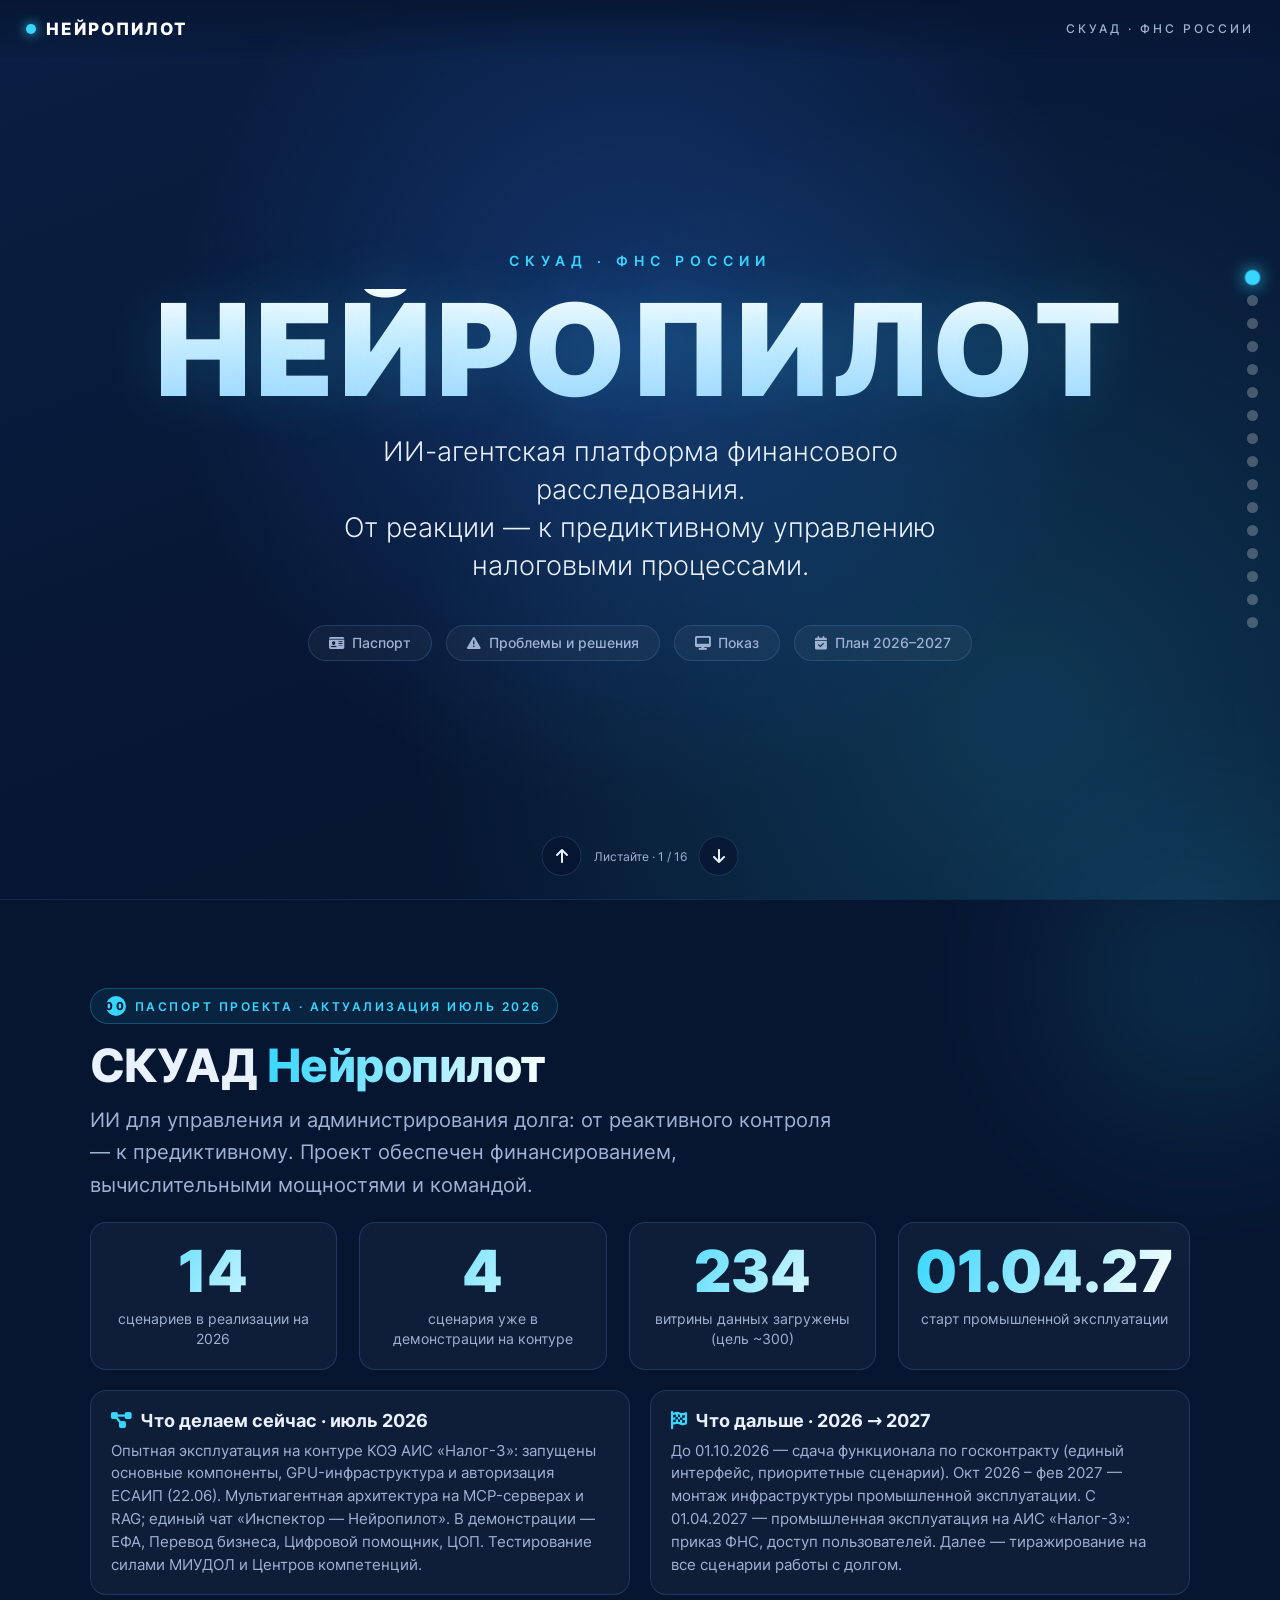
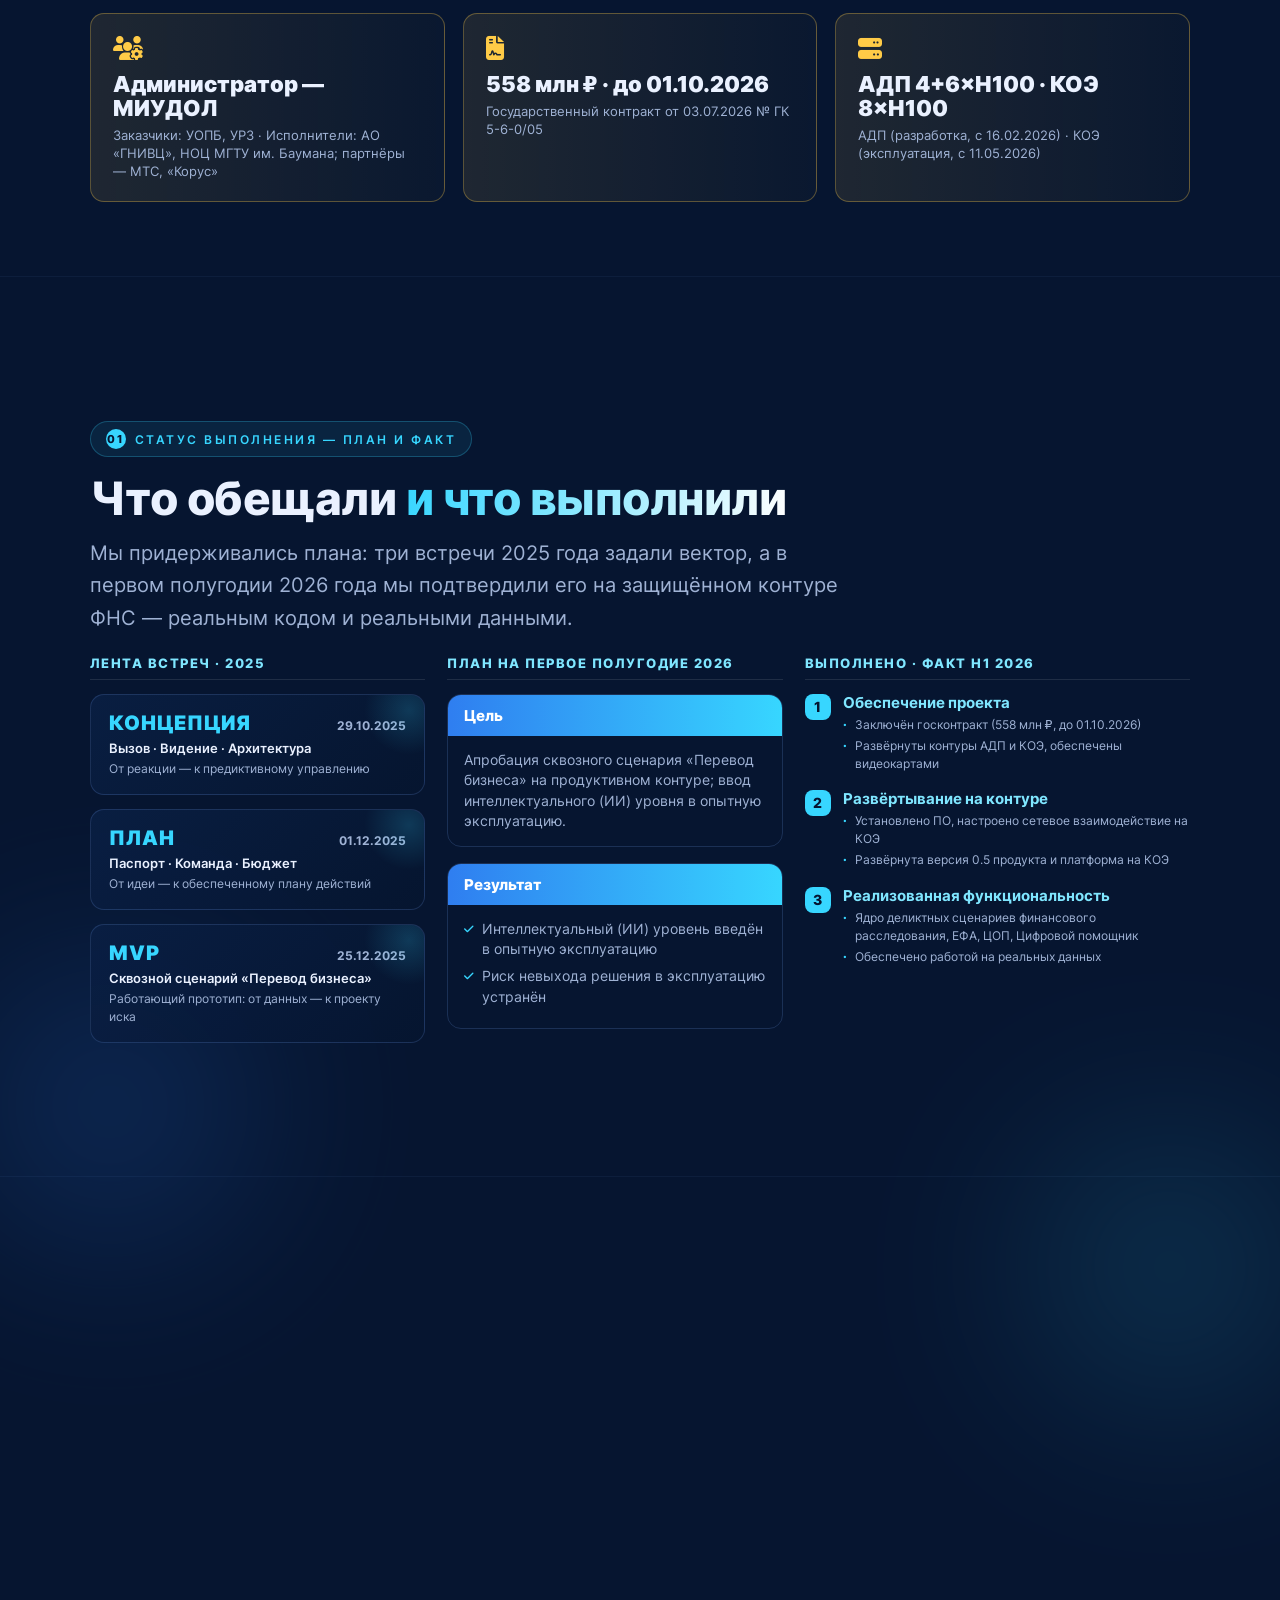
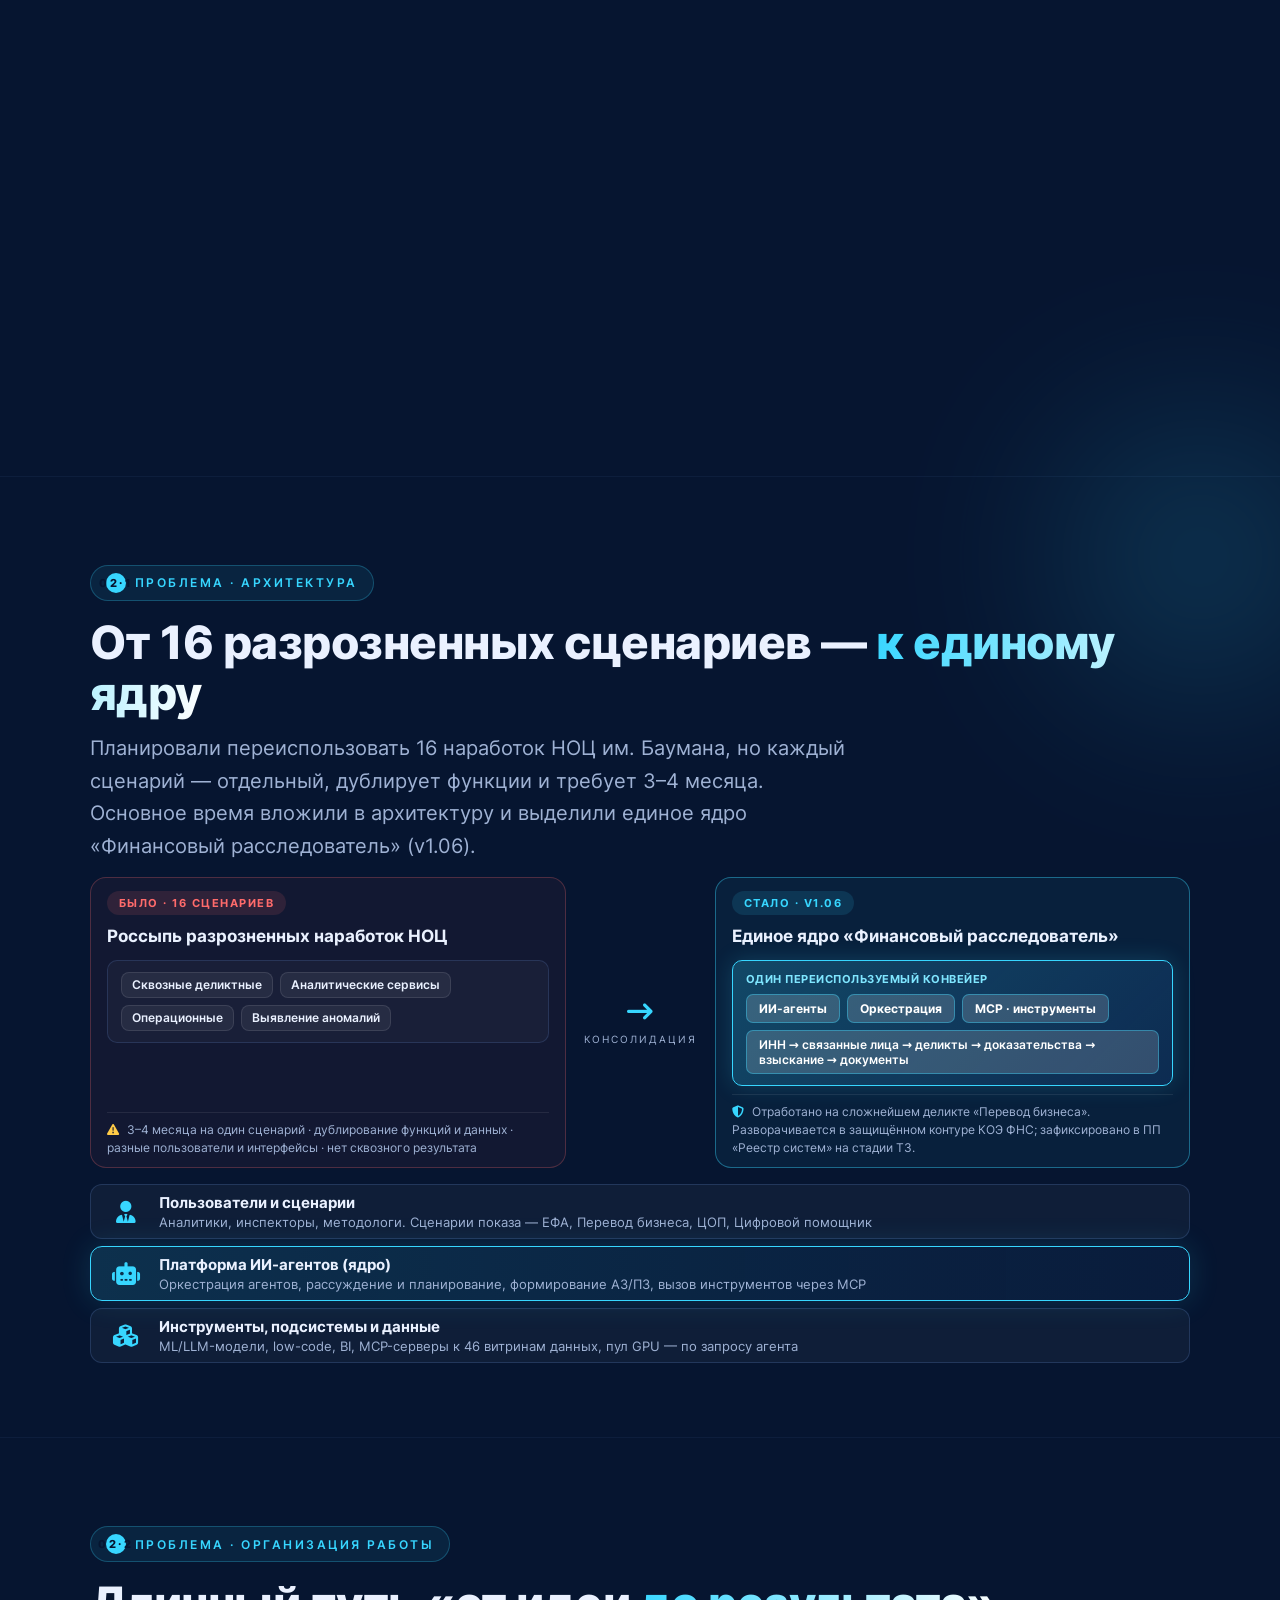
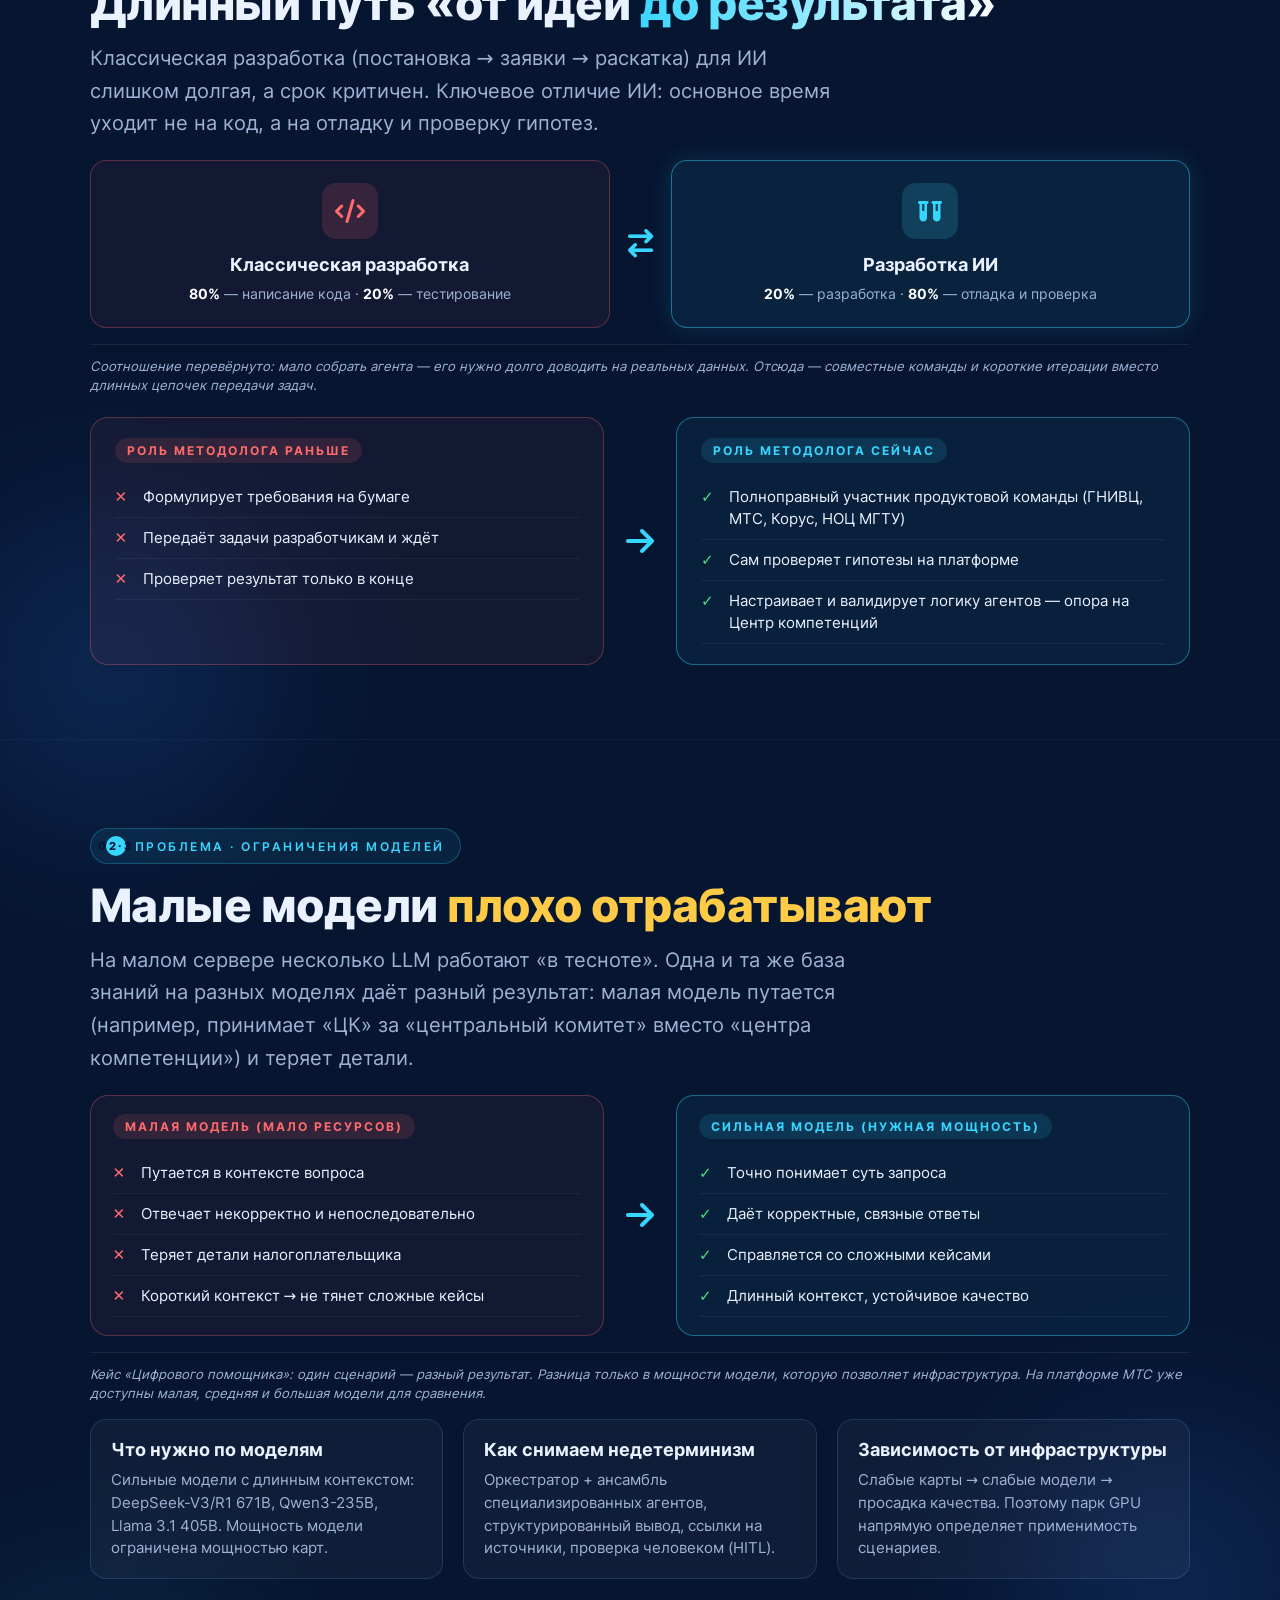
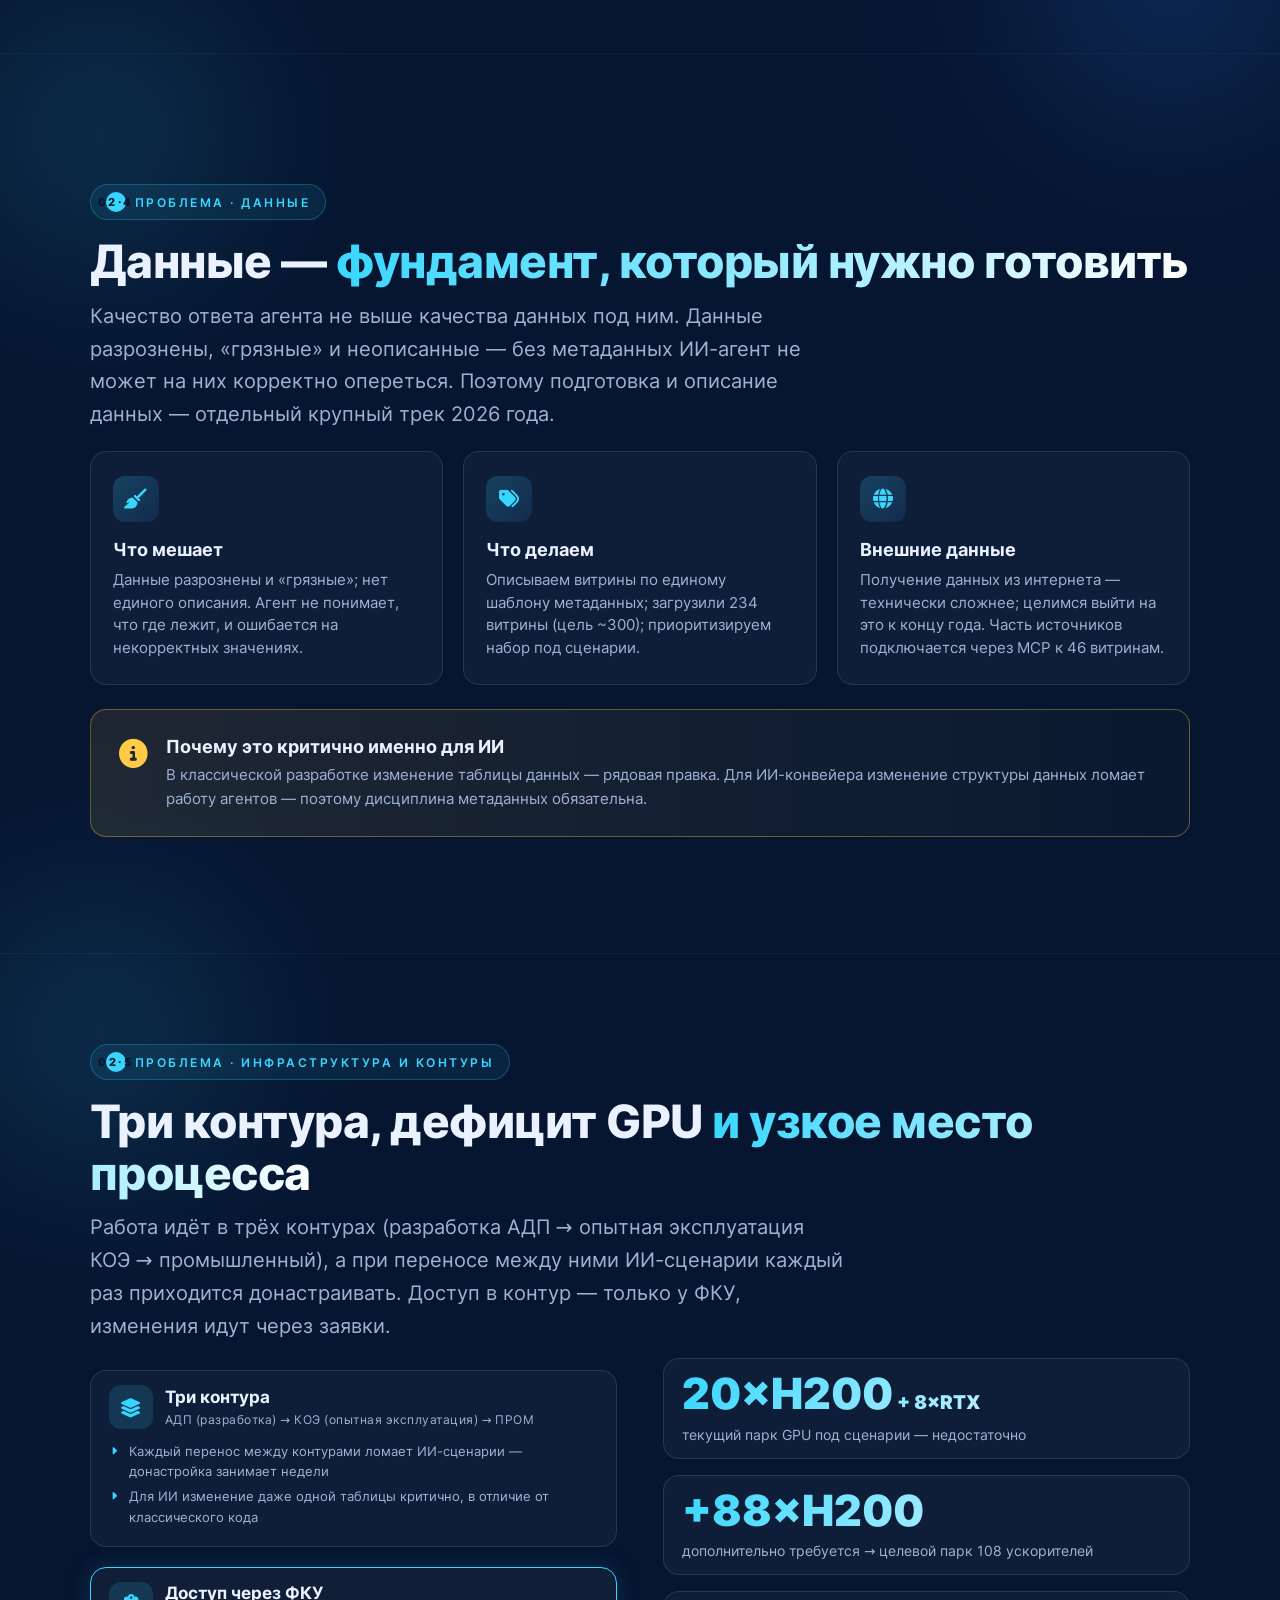
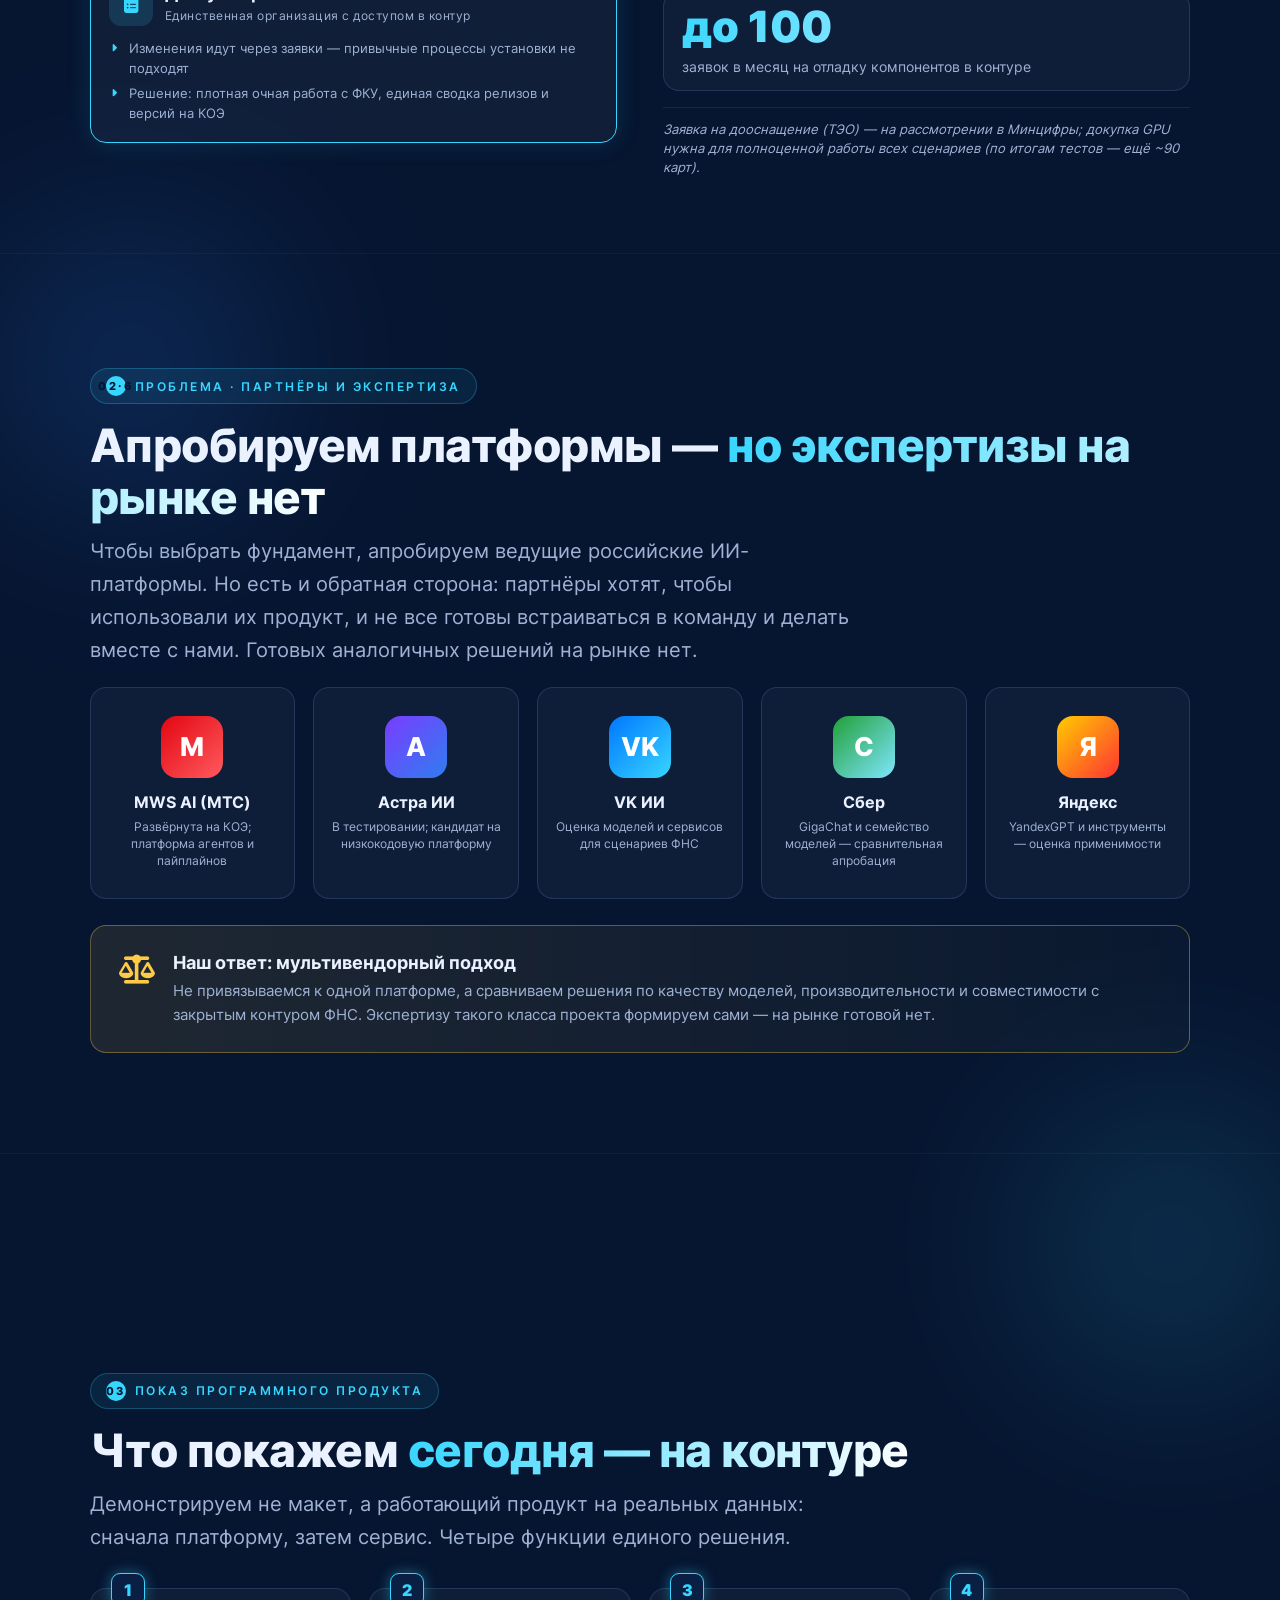
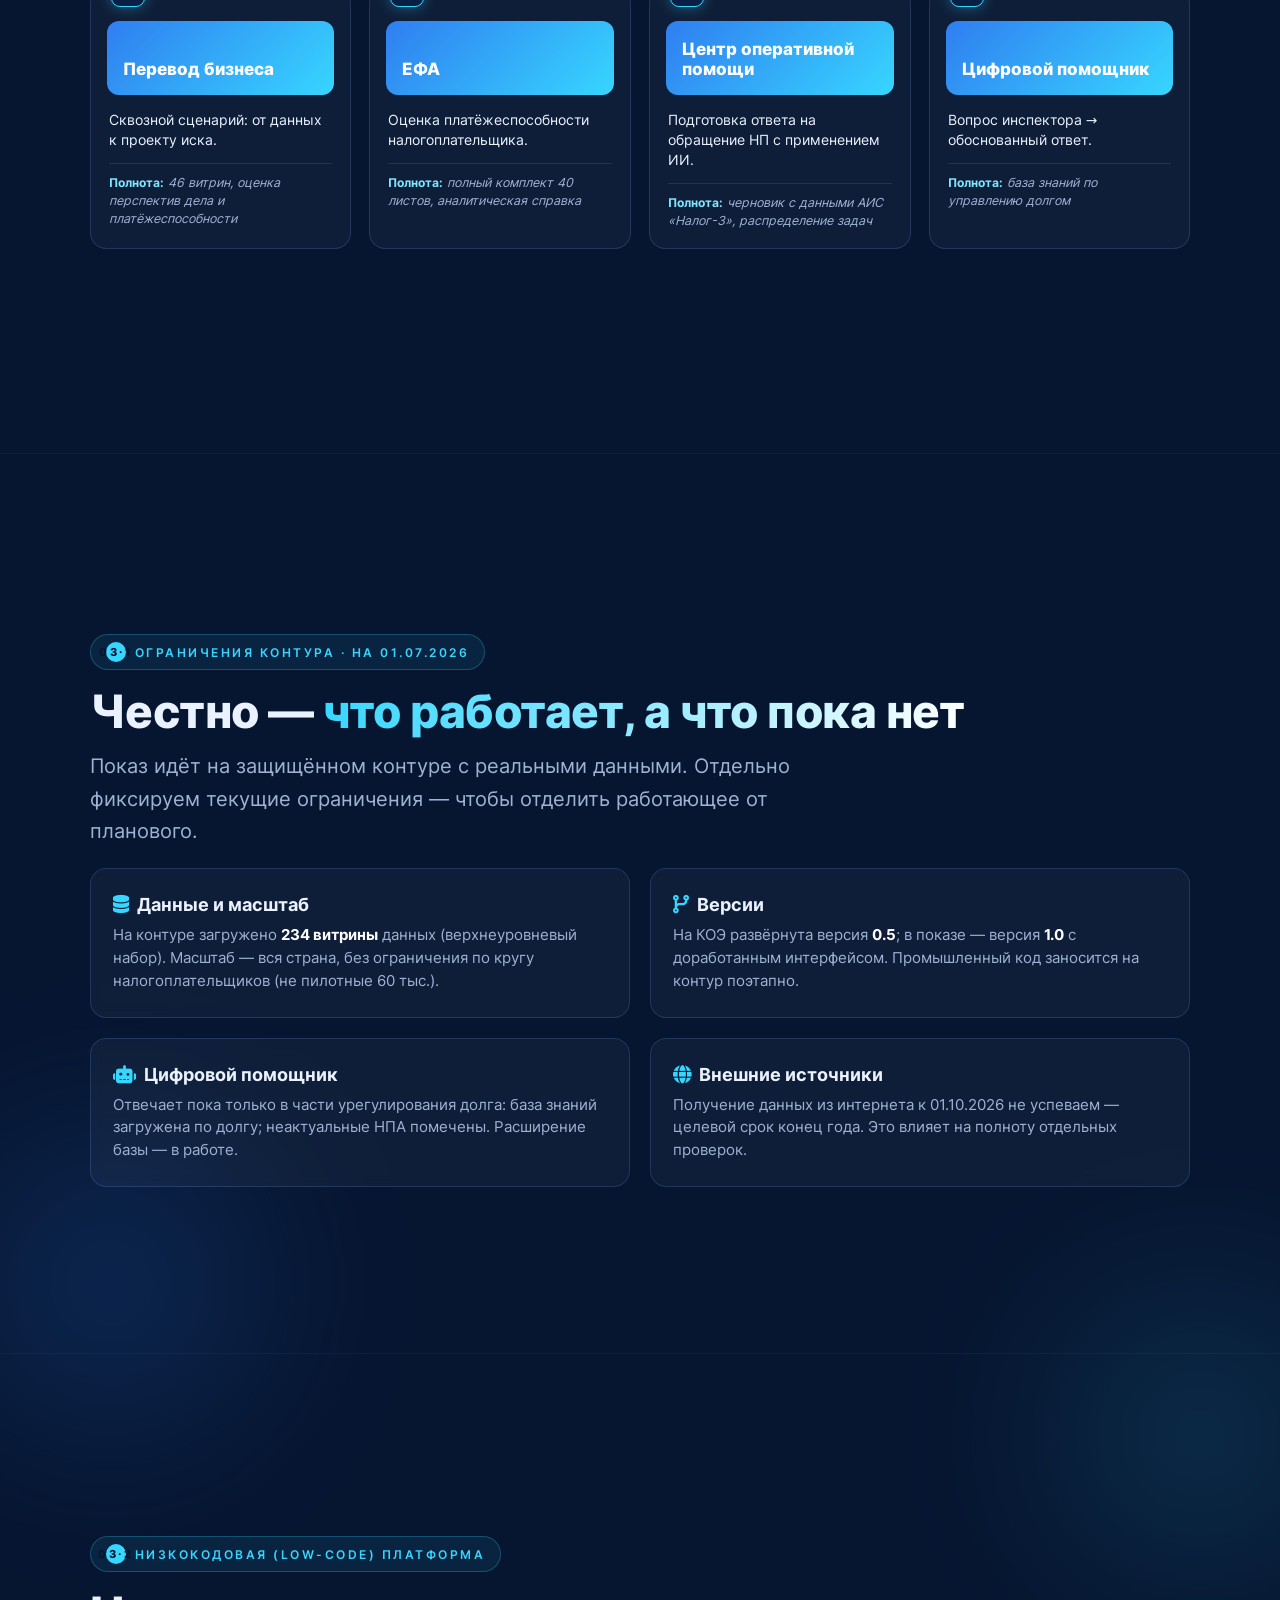
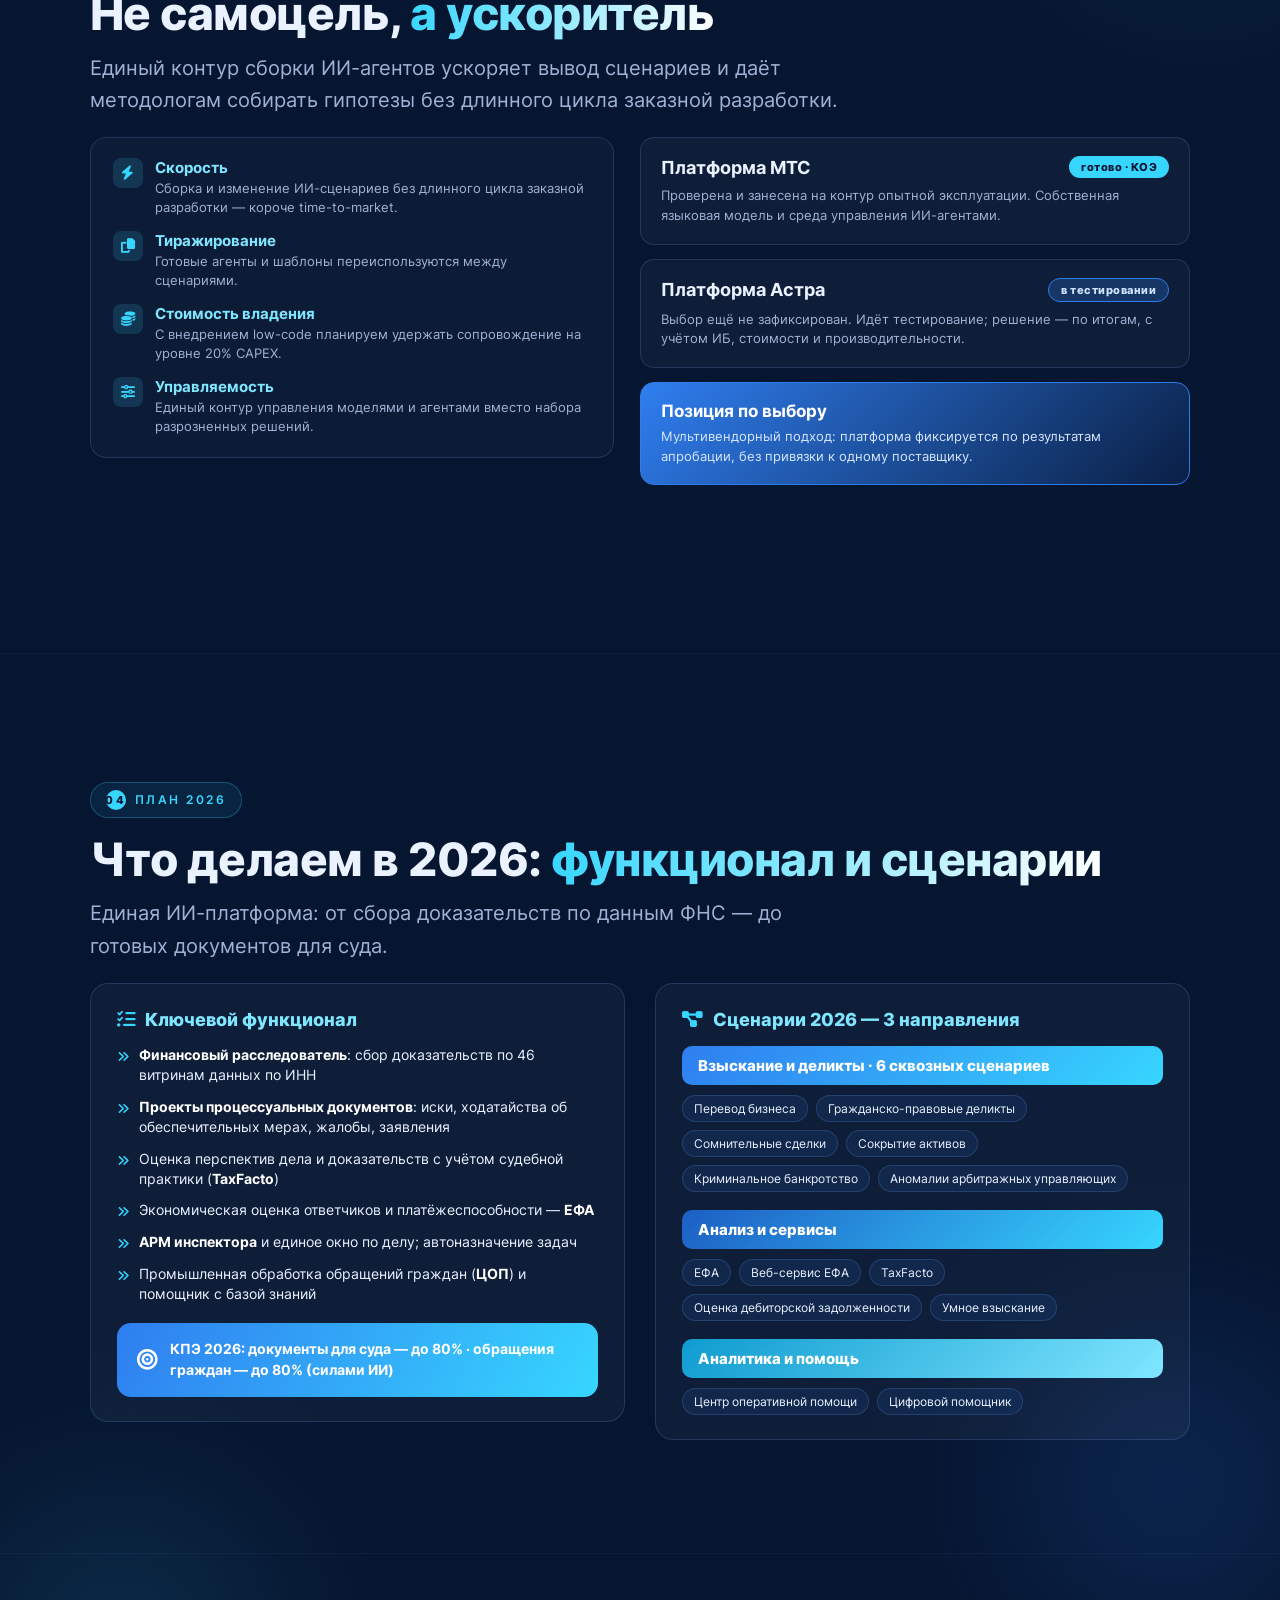
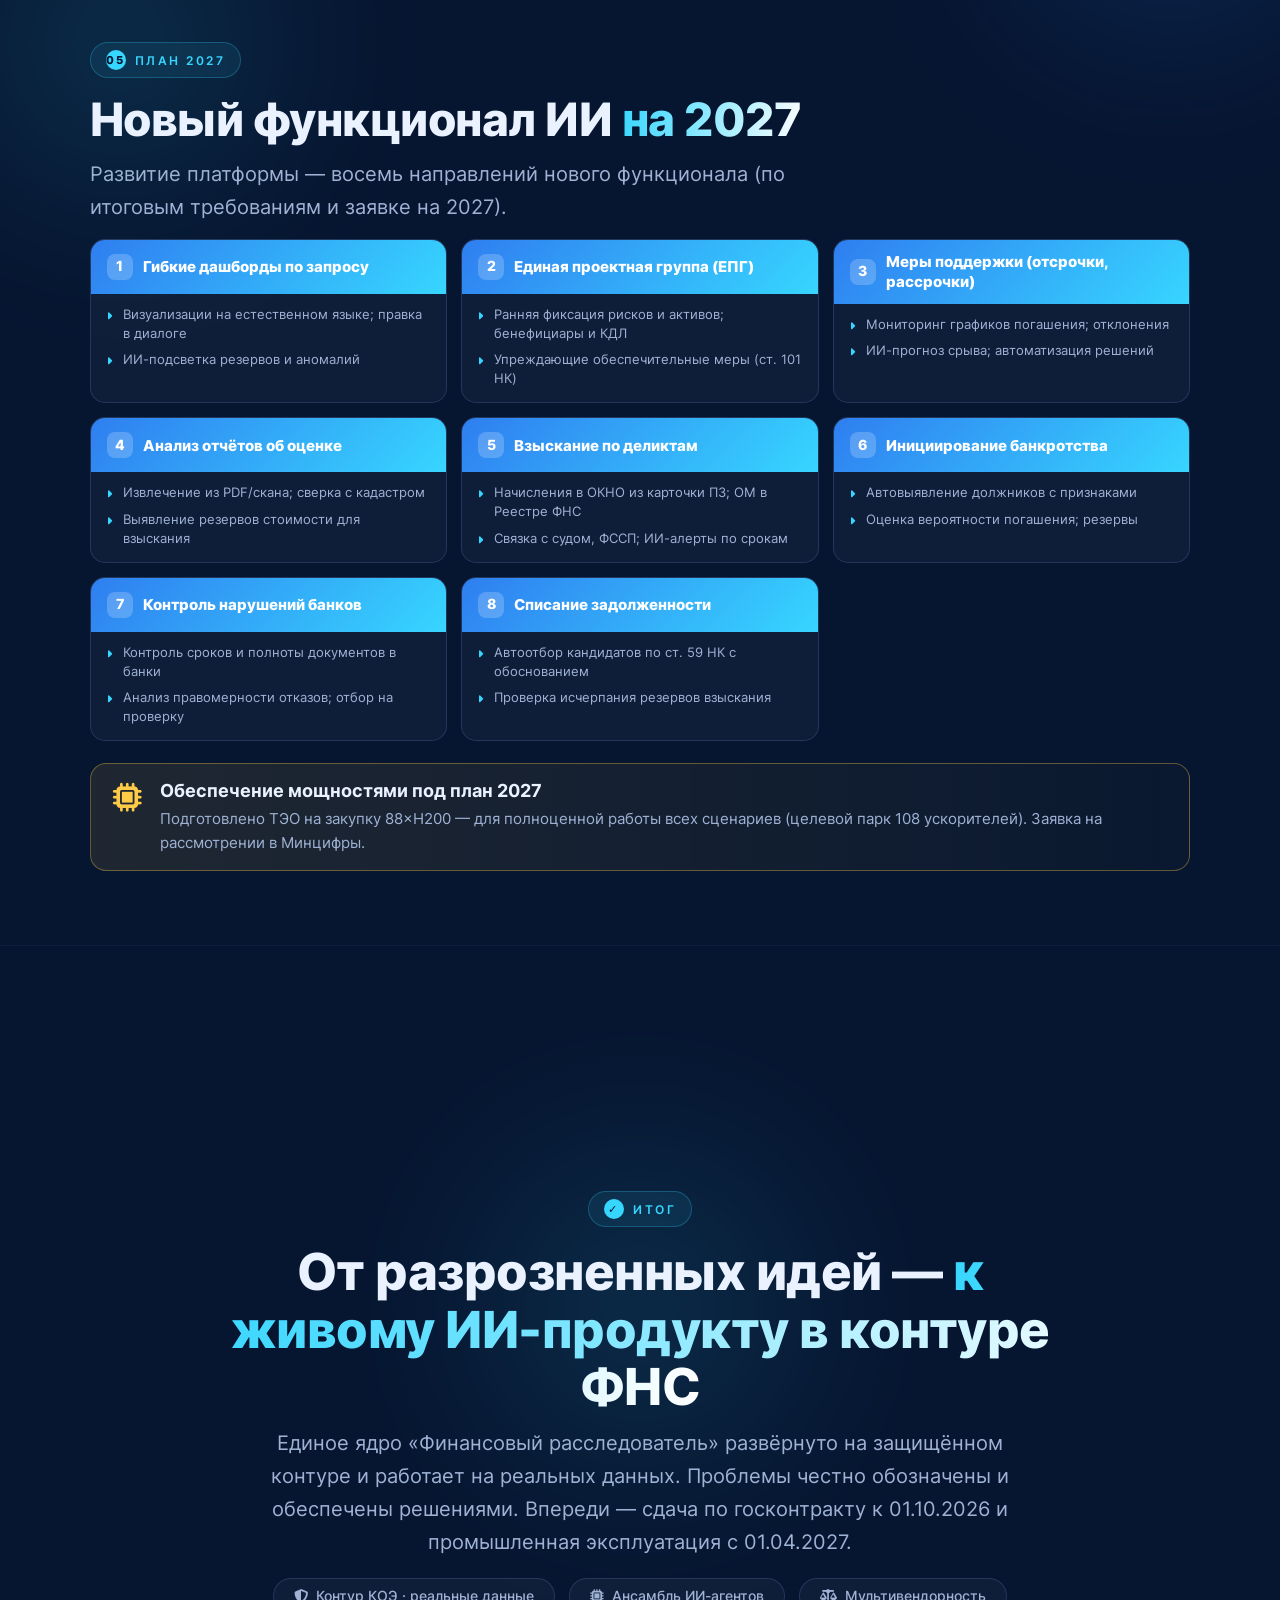
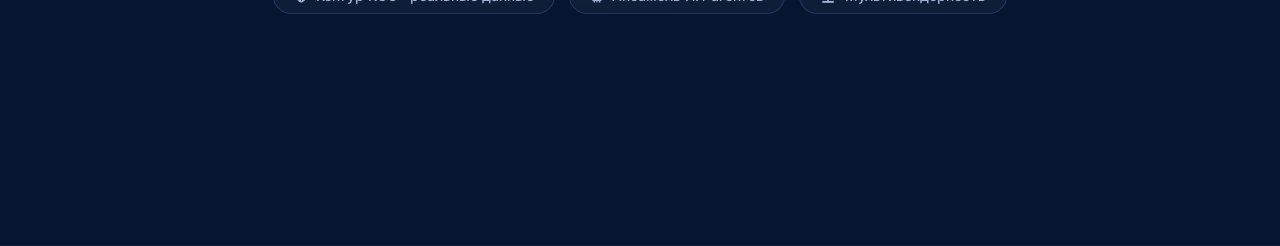
==== presentation/index.html @ 3df8235d "Развернуть HTML-презентацию как локальный редактируемый проект Разнёс исходный самодостаточный HTML " ====
<!DOCTYPE html>
<html lang="ru">
<head>
<meta charset="UTF-8">
<meta name="viewport" content="width=device-width, initial-scale=1.0">
<title>НЕЙРОПИЛОТ — СКУАД / ФНС России · презентация к 14.07.2026</title>
<meta name="description" content="Нейропилот (СКУАД/ФНС): паспорт проекта, статус, проблемы и решения, показ продукта, план 2026–2027.">
<!-- Локальные шрифты Inter (замена Google Fonts CDN) -->
<link rel="stylesheet" href="assets/fonts/inter.css">
<!-- Локальная Font Awesome (замена jsDelivr CDN) -->
<link rel="stylesheet" href="assets/fontawesome/css/all.min.css">
<!-- Стили презентации -->
<link rel="stylesheet" href="styles.css">
</head>
<body>

<div id="progress-bar"></div>

<header id="brand-bar">
  <span class="brand-logo"><span class="dot"></span>НЕЙРОПИЛОТ</span>
  <span class="brand-sub">СКУАД · ФНС РОССИИ</span>
</header>

<nav id="dots" aria-label="Навигация по слайдам"></nav>

<div class="nav-hint">
  <button class="nav-btn" id="prevBtn" aria-label="Назад"><i class="fas fa-arrow-up"></i></button>
  <span>Листайте · <span id="slide-counter">1 / 16</span></span>
  <button class="nav-btn" id="nextBtn" aria-label="Вперёд"><i class="fas fa-arrow-down"></i></button>
</div>

<main>

<!-- 1. ТИТУЛ -->
<section class="slide" id="slide-hero" data-title="Титул">
  <div class="slide-inner">
    <p class="hero-kicker reveal">СКУАД · ФНС России</p>
    <h1 class="hero-title reveal d1">НЕЙРОПИЛОТ</h1>
    <p class="hero-sub reveal d2">ИИ-агентская платформа финансового расследования.<br>От реакции — к предиктивному управлению налоговыми процессами.</p>
    <div class="hero-badges reveal d3">
      <span class="hero-badge"><i class="fas fa-id-card"></i>&nbsp; Паспорт</span>
      <span class="hero-badge"><i class="fas fa-triangle-exclamation"></i>&nbsp; Проблемы и решения</span>
      <span class="hero-badge"><i class="fas fa-desktop"></i>&nbsp; Показ</span>
      <span class="hero-badge"><i class="fas fa-calendar-check"></i>&nbsp; План 2026–2027</span>
    </div>
  </div>
</section>

<!-- 2. ПАСПОРТ ПРОЕКТА -->
<section class="slide" id="slide-passport" data-title="Паспорт">
  <div class="glow cyan" style="width:400px;height:400px;top:-120px;right:-120px;opacity:0.22;"></div>
  <div class="slide-inner" style="max-width:1240px;">
    <span class="chapter reveal"><span class="num">00</span> Паспорт проекта · актуализация июль 2026</span>
    <h2 class="slide-title reveal d1">СКУАД <span class="gradient-text">Нейропилот</span></h2>
    <p class="lead reveal d2">ИИ для управления и администрирования долга: от реактивного контроля — к предиктивному. Проект обеспечен финансированием, вычислительными мощностями и командой.</p>

    <div class="stat-row reveal d2" style="grid-template-columns:repeat(4,1fr);margin-bottom:20px;">
      <div class="stat"><div class="big">14</div><div class="lbl">сценариев в реализации на 2026</div></div>
      <div class="stat"><div class="big">4</div><div class="lbl">сценария уже в демонстрации на контуре</div></div>
      <div class="stat"><div class="big">234</div><div class="lbl">витрины данных загружены (цель ~300)</div></div>
      <div class="stat"><div class="big">01.04.27</div><div class="lbl">старт промышленной эксплуатации</div></div>
    </div>

    <div class="grid grid-2 reveal d3" style="margin-bottom:18px;">
      <article class="card">
        <h3><i class="fas fa-diagram-project" style="color:var(--cyan);margin-right:8px;"></i>Что делаем сейчас · июль 2026</h3>
        <p style="margin-top:8px;">Опытная эксплуатация на контуре КОЭ АИС «Налог-3»: запущены основные компоненты, GPU-инфраструктура и авторизация ЕСАИП (22.06). Мультиагентная архитектура на MCP-серверах и RAG; единый чат «Инспектор — Нейропилот». В демонстрации — ЕФА, Перевод бизнеса, Цифровой помощник, ЦОП. Тестирование силами МИУДОЛ и Центров компетенций.</p>
      </article>
      <article class="card">
        <h3><i class="fas fa-flag-checkered" style="color:var(--cyan);margin-right:8px;"></i>Что дальше · 2026 → 2027</h3>
        <p style="margin-top:8px;">До 01.10.2026 — сдача функционала по госконтракту (единый интерфейс, приоритетные сценарии). Окт 2026 – фев 2027 — монтаж инфраструктуры промышленной эксплуатации. С 01.04.2027 — промышленная эксплуатация на АИС «Налог-3»: приказ ФНС, доступ пользователей. Далее — тиражирование на все сценарии работы с долгом.</p>
      </article>
    </div>

    <div class="fin-strip reveal d3">
      <div class="fin-item">
        <div class="fin-ico"><i class="fas fa-users-gear"></i></div>
        <div class="fin-big">Администратор — МИУДОЛ</div>
        <div class="fin-lbl">Заказчики: УОПБ, УРЗ · Исполнители: АО «ГНИВЦ», НОЦ МГТУ им. Баумана; партнёры — МТС, «Корус»</div>
      </div>
      <div class="fin-item">
        <div class="fin-ico"><i class="fas fa-file-contract"></i></div>
        <div class="fin-big">558 млн ₽ · до 01.10.2026</div>
        <div class="fin-lbl">Государственный контракт от 03.07.2026 № ГК 5-6-0/05</div>
      </div>
      <div class="fin-item">
        <div class="fin-ico"><i class="fas fa-server"></i></div>
        <div class="fin-big">АДП 4+6×H100 · КОЭ 8×H100</div>
        <div class="fin-lbl">АДП (разработка, с 16.02.2026) · КОЭ (эксплуатация, с 11.05.2026)</div>
      </div>
    </div>
  </div>
</section>

<!-- 3. ТРИ ВСТРЕЧИ 2025 + ФАКТ H1 2026 -->
<section class="slide" id="slide-status" data-title="Статус: план и факт">
  <div class="glow blue" style="width:420px;height:420px;bottom:-140px;left:-100px;opacity:0.28;"></div>
  <div class="slide-inner" style="max-width:1240px;">
    <span class="chapter reveal"><span class="num">01</span> Статус выполнения — план и факт</span>
    <h2 class="slide-title reveal d1">Что обещали <span class="gradient-text">и что выполнили</span></h2>
    <p class="lead reveal d2">Мы придерживались плана: три встречи 2025 года задали вектор, а в первом полугодии 2026 года мы подтвердили его на защищённом контуре ФНС — реальным кодом и реальными данными.</p>

    <div class="status-cols reveal d2">
      <div class="status-col">
        <div class="sc-head">Лента встреч · 2025</div>
        <div class="ms-vert">
          <div class="ms-vcard">
            <div class="ms-vtop"><span class="ms-vstage">КОНЦЕПЦИЯ</span><span class="ms-vdate">29.10.2025</span></div>
            <div class="ms-vmeta">Вызов · Видение · Архитектура</div>
            <div class="ms-vres">От реакции — к предиктивному управлению</div>
          </div>
          <div class="ms-vcard">
            <div class="ms-vtop"><span class="ms-vstage">ПЛАН</span><span class="ms-vdate">01.12.2025</span></div>
            <div class="ms-vmeta">Паспорт · Команда · Бюджет</div>
            <div class="ms-vres">От идеи — к обеспеченному плану действий</div>
          </div>
          <div class="ms-vcard">
            <div class="ms-vtop"><span class="ms-vstage">MVP</span><span class="ms-vdate">25.12.2025</span></div>
            <div class="ms-vmeta">Сквозной сценарий «Перевод бизнеса»</div>
            <div class="ms-vres">Работающий прототип: от данных — к проекту иска</div>
          </div>
        </div>
      </div>

      <div class="status-col">
        <div class="sc-head">План на первое полугодие 2026</div>
        <div class="sc-panel">
          <div class="sc-bar">Цель</div>
          <div class="sc-body"><p>Апробация сквозного сценария «Перевод бизнеса» на продуктивном контуре; ввод интеллектуального (ИИ) уровня в опытную эксплуатацию.</p></div>
        </div>
        <div class="sc-panel">
          <div class="sc-bar">Результат</div>
          <div class="sc-body">
            <ul>
              <li>Интеллектуальный (ИИ) уровень введён в опытную эксплуатацию</li>
              <li>Риск невыхода решения в эксплуатацию устранён</li>
            </ul>
          </div>
        </div>
      </div>

      <div class="status-col">
        <div class="sc-head">Выполнено · факт H1 2026</div>
        <div class="done-list">
          <div class="done-item"><div class="done-num">1</div><div class="done-body"><h5>Обеспечение проекта</h5><ul><li>Заключён госконтракт (558 млн ₽, до 01.10.2026)</li><li>Развёрнуты контуры АДП и КОЭ, обеспечены видеокартами</li></ul></div></div>
          <div class="done-item"><div class="done-num">2</div><div class="done-body"><h5>Развёртывание на контуре</h5><ul><li>Установлено ПО, настроено сетевое взаимодействие на КОЭ</li><li>Развёрнута версия 0.5 продукта и платформа на КОЭ</li></ul></div></div>
          <div class="done-item"><div class="done-num">3</div><div class="done-body"><h5>Реализованная функциональность</h5><ul><li>Ядро деликтных сценариев финансового расследования, ЕФА, ЦОП, Цифровой помощник</li><li>Обеспечено работой на реальных данных</li></ul></div></div>
        </div>
      </div>
    </div>
  </div>
</section>

<!-- 4. ПРОБЛЕМЫ — ОБЗОР -->
<section class="slide" id="slide-prob-map" data-title="Проблемы — обзор">
  <div class="glow cyan" style="width:420px;height:420px;top:-120px;right:-100px;opacity:0.2;"></div>
  <div class="slide-inner" style="max-width:1200px;">
    <span class="chapter reveal"><span class="num">02</span> Проблемы и решения</span>
    <h2 class="slide-title reveal d1">На какие грабли <span class="gradient-text">мы наткнулись</span></h2>
    <p class="lead reveal d2">Честная картина: проектов такого класса на рынке ещё не делали. Ниже — шесть узлов, которые тормозили работу. Дальше по каждому — что это значит и что мы делаем.</p>

    <div class="grid grid-3 reveal d2">
      <article class="card"><div class="icon"><i class="fas fa-diagram-project"></i></div><h3>1 · Архитектура</h3><p>16 разрозненных сценариев вместо единого продукта — дублирование и по 3–4 месяца на каждый.</p></article>
      <article class="card"><div class="icon"><i class="fas fa-people-group"></i></div><h3>2 · Организация работы</h3><p>Длинный путь «от идеи до результата»: у ИИ 80% времени — это отладка, а не написание кода.</p></article>
      <article class="card"><div class="icon"><i class="fas fa-microchip"></i></div><h3>3 · Модели</h3><p>Малые модели путаются и «галлюцинируют»; нужны сильные модели и оркестрация агентов.</p></article>
      <article class="card"><div class="icon"><i class="fas fa-database"></i></div><h3>4 · Данные</h3><p>Данные «грязные» и неописанные; без метаданных агент не может на них опереться.</p></article>
      <article class="card"><div class="icon"><i class="fas fa-server"></i></div><h3>5 · Инфраструктура и контуры</h3><p>Три контура и дефицит GPU; перенос между контурами каждый раз ломает ИИ-сценарии.</p></article>
      <article class="card"><div class="icon"><i class="fas fa-handshake-angle"></i></div><h3>6 · Партнёры и экспертиза</h3><p>Партнёры хотят «поставить продукт», но не встраиваться в команду; готовой экспертизы на рынке нет.</p></article>
    </div>
  </div>
</section>

<!-- 5. ПРОБЛЕМА 1 · АРХИТЕКТУРА -->
<section class="slide" id="slide-arch" data-title="Проблема · Архитектура">
  <div class="glow cyan" style="width:400px;height:400px;top:-120px;right:-120px;opacity:0.25;"></div>
  <div class="slide-inner" style="max-width:1240px;">
    <span class="chapter reveal"><span class="num">02·1</span> Проблема · Архитектура</span>
    <h2 class="slide-title reveal d1">От 16 разрозненных сценариев — <span class="gradient-text">к единому ядру</span></h2>
    <p class="lead reveal d2">Планировали переиспользовать 16 наработок НОЦ им. Баумана, но каждый сценарий — отдельный, дублирует функции и требует 3–4 месяца. Основное время вложили в архитектуру и выделили единое ядро «Финансовый расследователь» (v1.06).</p>

    <div class="evo-wrap reveal d2" style="margin-bottom:22px;">
      <article class="evo-col evo-before">
        <header class="evo-head"><span class="evo-badge before">Было · 16 сценариев</span><h3>Россыпь разрозненных наработок НОЦ</h3></header>
        <div class="evo-diagram"><div class="evo-tier"><div class="evo-nodes">
          <span class="evo-node sm">Сквозные деликтные</span><span class="evo-node sm">Аналитические сервисы</span>
          <span class="evo-node sm">Операционные</span><span class="evo-node sm">Выявление аномалий</span>
        </div></div></div>
        <p class="evo-note"><i class="fas fa-triangle-exclamation"></i> 3–4 месяца на один сценарий · дублирование функций и данных · разные пользователи и интерфейсы · нет сквозного результата</p>
      </article>
      <div class="evo-arrow"><i class="fas fa-arrow-right-long"></i><span>консолидация</span></div>
      <article class="evo-col evo-after">
        <header class="evo-head"><span class="evo-badge after">Стало · v1.06</span><h3>Единое ядро «Финансовый расследователь»</h3></header>
        <div class="evo-diagram"><div class="evo-tier core agent">
          <span class="evo-tier-lbl light">Один переиспользуемый конвейер</span>
          <div class="evo-chips"><span class="chip on">ИИ-агенты</span><span class="chip on">Оркестрация</span><span class="chip on">MCP · инструменты</span>
          <span class="chip wide on">ИНН → связанные лица → деликты → доказательства → взыскание → документы</span></div>
        </div></div>
        <p class="evo-note on"><i class="fas fa-shield-halved"></i> Отработано на сложнейшем деликте «Перевод бизнеса». Разворачивается в защищённом контуре КОЭ ФНС; зафиксировано в ПП «Реестр систем» на стадии ТЗ.</p>
      </article>
    </div>

    <div class="arch-stack reveal d3">
      <div class="arch-layer"><span class="lyr-ico"><i class="fas fa-user-tie"></i></span><div class="lyr-body"><h4>Пользователи и сценарии</h4><p>Аналитики, инспекторы, методологи. Сценарии показа — ЕФА, Перевод бизнеса, ЦОП, Цифровой помощник</p></div></div>
      <div class="arch-layer agent-core"><span class="lyr-ico"><i class="fas fa-robot"></i></span><div class="lyr-body"><h4>Платформа ИИ-агентов (ядро)</h4><p>Оркестрация агентов, рассуждение и планирование, формирование АЗ/ПЗ, вызов инструментов через MCP</p></div></div>
      <div class="arch-layer"><span class="lyr-ico"><i class="fas fa-cubes"></i></span><div class="lyr-body"><h4>Инструменты, подсистемы и данные</h4><p>ML/LLM-модели, low-code, BI, MCP-серверы к 46 витринам данных, пул GPU — по запросу агента</p></div></div>
    </div>
  </div>
</section>

<!-- 6. ПРОБЛЕМА 2 · ОРГАНИЗАЦИЯ РАБОТЫ -->
<section class="slide" id="slide-work" data-title="Проблема · Организация работы">
  <div class="glow blue" style="width:420px;height:420px;bottom:-140px;left:-100px;opacity:0.3;"></div>
  <div class="slide-inner" style="max-width:1200px;">
    <span class="chapter reveal"><span class="num">02·2</span> Проблема · Организация работы</span>
    <h2 class="slide-title reveal d1">Длинный путь «от идеи <span class="gradient-text">до результата»</span></h2>
    <p class="lead reveal d2">Классическая разработка (постановка → заявки → раскатка) для ИИ слишком долгая, а срок критичен. Ключевое отличие ИИ: основное время уходит не на код, а на отладку и проверку гипотез.</p>

    <div class="harness-hero reveal d2" style="margin-bottom:22px;">
      <div class="hh-side hh-bad"><div class="hh-ico"><i class="fas fa-code"></i></div><h4>Классическая разработка</h4><p><b style="color:#fff;">80%</b> — написание кода&nbsp;·&nbsp;<b style="color:#fff;">20%</b> — тестирование</p></div>
      <div class="hh-eq"><i class="fas fa-arrow-right-arrow-left"></i></div>
      <div class="hh-side hh-good"><div class="hh-ico"><i class="fas fa-vials"></i></div><h4>Разработка ИИ</h4><p><b style="color:#fff;">20%</b> — разработка&nbsp;·&nbsp;<b style="color:#fff;">80%</b> — отладка и проверка</p></div>
    </div>
    <p class="case-note reveal d3" style="margin-bottom:22px;">Соотношение перевёрнуто: мало собрать агента — его нужно долго доводить на реальных данных. Отсюда — совместные команды и короткие итерации вместо длинных цепочек передачи задач.</p>

    <div class="ba-wrap reveal d4">
      <div class="ba-col ba-before"><span class="ba-label">Роль методолога раньше</span><ul>
        <li>Формулирует требования на бумаге</li><li>Передаёт задачи разработчикам и ждёт</li><li>Проверяет результат только в конце</li></ul></div>
      <div class="ba-arrow"><i class="fas fa-arrow-right"></i></div>
      <div class="ba-col ba-after"><span class="ba-label">Роль методолога сейчас</span><ul>
        <li>Полноправный участник продуктовой команды (ГНИВЦ, МТС, Корус, НОЦ МГТУ)</li><li>Сам проверяет гипотезы на платформе</li><li>Настраивает и валидирует логику агентов — опора на Центр компетенций</li></ul></div>
    </div>
  </div>
</section>

<!-- 7. ПРОБЛЕМА 3 · МОДЕЛИ -->
<section class="slide" id="slide-models" data-title="Проблема · Модели">
  <div class="glow blue" style="width:420px;height:420px;bottom:-140px;right:-100px;opacity:0.3;"></div>
  <div class="slide-inner" style="max-width:1200px;">
    <span class="chapter reveal"><span class="num">02·3</span> Проблема · Ограничения моделей</span>
    <h2 class="slide-title reveal d1">Малые модели <span style="color:var(--gold);">плохо отрабатывают</span></h2>
    <p class="lead reveal d2">На малом сервере несколько LLM работают «в тесноте». Одна и та же база знаний на разных моделях даёт разный результат: малая модель путается (например, принимает «ЦК» за «центральный комитет» вместо «центра компетенции») и теряет детали.</p>

    <div class="ba-wrap reveal d2" style="margin-bottom:20px;">
      <div class="ba-col ba-before"><span class="ba-label">Малая модель (мало ресурсов)</span><ul>
        <li>Путается в контексте вопроса</li><li>Отвечает некорректно и непоследовательно</li><li>Теряет детали налогоплательщика</li><li>Короткий контекст → не тянет сложные кейсы</li></ul></div>
      <div class="ba-arrow"><i class="fas fa-arrow-right"></i></div>
      <div class="ba-col ba-after"><span class="ba-label">Сильная модель (нужная мощность)</span><ul>
        <li>Точно понимает суть запроса</li><li>Даёт корректные, связные ответы</li><li>Справляется со сложными кейсами</li><li>Длинный контекст, устойчивое качество</li></ul></div>
    </div>
    <p class="case-note reveal d3" style="margin-bottom:22px;">Кейс «Цифрового помощника»: один сценарий — разный результат. Разница только в мощности модели, которую позволяет инфраструктура. На платформе МТС уже доступны малая, средняя и большая модели для сравнения.</p>

    <div class="grid grid-3">
      <article class="card reveal d3"><h4>Что нужно по моделям</h4><p>Сильные модели с длинным контекстом: DeepSeek-V3/R1 671B, Qwen3-235B, Llama 3.1 405B. Мощность модели ограничена мощностью карт.</p></article>
      <article class="card reveal d4"><h4>Как снимаем недетерминизм</h4><p>Оркестратор + ансамбль специализированных агентов, структурированный вывод, ссылки на источники, проверка человеком (HITL).</p></article>
      <article class="card reveal d5"><h4>Зависимость от инфраструктуры</h4><p>Слабые карты → слабые модели → просадка качества. Поэтому парк GPU напрямую определяет применимость сценариев.</p></article>
    </div>
  </div>
</section>

<!-- 8. ПРОБЛЕМА 4 · ДАННЫЕ -->
<section class="slide" id="slide-data" data-title="Проблема · Данные">
  <div class="glow cyan" style="width:400px;height:400px;top:-120px;left:-100px;opacity:0.22;"></div>
  <div class="slide-inner" style="max-width:1200px;">
    <span class="chapter reveal"><span class="num">02·4</span> Проблема · Данные</span>
    <h2 class="slide-title reveal d1">Данные — <span class="gradient-text">фундамент, который нужно готовить</span></h2>
    <p class="lead reveal d2">Качество ответа агента не выше качества данных под ним. Данные разрознены, «грязные» и неописанные — без метаданных ИИ-агент не может на них корректно опереться. Поэтому подготовка и описание данных — отдельный крупный трек 2026 года.</p>

    <div class="grid grid-3">
      <article class="card reveal d2"><div class="icon"><i class="fas fa-broom"></i></div><h3>Что мешает</h3><p>Данные разрознены и «грязные»; нет единого описания. Агент не понимает, что где лежит, и ошибается на некорректных значениях.</p></article>
      <article class="card reveal d3"><div class="icon"><i class="fas fa-tags"></i></div><h3>Что делаем</h3><p>Описываем витрины по единому шаблону метаданных; загрузили 234 витрины (цель ~300); приоритизируем набор под сценарии.</p></article>
      <article class="card reveal d4"><div class="icon"><i class="fas fa-globe"></i></div><h3>Внешние данные</h3><p>Получение данных из интернета — технически сложнее; целимся выйти на это к концу года. Часть источников подключается через MCP к 46 витринам.</p></article>
    </div>

    <div class="callout reveal d4" style="margin-top:24px;">
      <div class="c-ico"><i class="fas fa-circle-info"></i></div>
      <div><h4>Почему это критично именно для ИИ</h4><p>В классической разработке изменение таблицы данных — рядовая правка. Для ИИ-конвейера изменение структуры данных ломает работу агентов — поэтому дисциплина метаданных обязательна.</p></div>
    </div>
  </div>
</section>

<!-- 9. ПРОБЛЕМА 5 · ИНФРАСТРУКТУРА И КОНТУРЫ -->
<section class="slide" id="slide-infra" data-title="Проблема · Инфраструктура">
  <div class="glow cyan" style="width:400px;height:400px;top:-120px;left:-100px;opacity:0.22;"></div>
  <div class="slide-inner" style="max-width:1200px;">
    <span class="chapter reveal"><span class="num">02·5</span> Проблема · Инфраструктура и контуры</span>
    <h2 class="slide-title reveal d1">Три контура, дефицит GPU <span class="gradient-text">и узкое место процесса</span></h2>
    <p class="lead reveal d2">Работа идёт в трёх контурах (разработка АДП → опытная эксплуатация КОЭ → промышленный), а при переносе между ними ИИ-сценарии каждый раз приходится донастраивать. Доступ в контур — только у ФКУ, изменения идут через заявки.</p>

    <div class="split">
      <div class="reveal d2">
        <div class="stand-grid" style="grid-template-columns:1fr;">
          <div class="stand-card"><div class="stand-head"><span class="st-ico"><i class="fas fa-layer-group"></i></span><div><h4>Три контура</h4><span class="st-sub">АДП (разработка) → КОЭ (опытная эксплуатация) → ПРОМ</span></div></div>
            <ul><li>Каждый перенос между контурами ломает ИИ-сценарии — донастройка занимает недели</li><li>Для ИИ изменение даже одной таблицы критично, в отличие от классического кода</li></ul></div>
          <div class="stand-card stand-prod"><div class="stand-head"><span class="st-ico"><i class="fas fa-clipboard-list"></i></span><div><h4>Доступ через ФКУ</h4><span class="st-sub">Единственная организация с доступом в контур</span></div></div>
            <ul><li>Изменения идут через заявки — привычные процессы установки не подходят</li><li>Решение: плотная очная работа с ФКУ, единая сводка релизов и версий на КОЭ</li></ul></div>
        </div>
      </div>
      <div class="reveal d3">
        <div class="stat-row" style="grid-template-columns:1fr;gap:16px;">
          <div class="stat" style="text-align:left;"><div class="big" style="color:var(--gold);">20×H200<span style="font-size:1.2rem;"> + 8×RTX</span></div><div class="lbl">текущий парк GPU под сценарии — недостаточно</div></div>
          <div class="stat" style="text-align:left;"><div class="big" style="color:var(--gold);">+88×H200</div><div class="lbl">дополнительно требуется → целевой парк 108 ускорителей</div></div>
          <div class="stat" style="text-align:left;"><div class="big" style="color:var(--gold);">до 100</div><div class="lbl">заявок в месяц на отладку компонентов в контуре</div></div>
        </div>
        <p class="case-note" style="margin-top:16px;">Заявка на дооснащение (ТЭО) — на рассмотрении в Минцифры; докупка GPU нужна для полноценной работы всех сценариев (по итогам тестов — ещё ~90 карт).</p>
      </div>
    </div>
  </div>
</section>

<!-- 10. ПРОБЛЕМА 6 · ПАРТНЁРЫ И ЭКСПЕРТИЗА -->
<section class="slide" id="slide-partners" data-title="Проблема · Партнёры">
  <div class="glow blue" style="width:420px;height:420px;top:-100px;left:-80px;opacity:0.3;"></div>
  <div class="slide-inner" style="max-width:1200px;">
    <span class="chapter reveal"><span class="num">02·6</span> Проблема · Партнёры и экспертиза</span>
    <h2 class="slide-title reveal d1">Апробируем платформы — <span class="gradient-text">но экспертизы на рынке нет</span></h2>
    <p class="lead reveal d2">Чтобы выбрать фундамент, апробируем ведущие российские ИИ-платформы. Но есть и обратная сторона: партнёры хотят, чтобы использовали их продукт, и не все готовы встраиваться в команду и делать вместе с нами. Готовых аналогичных решений на рынке нет.</p>

    <div class="partner-grid reveal d2">
      <article class="partner"><div class="p-logo" style="background:linear-gradient(135deg,#e30611,#ff5a5f);">M</div><h4>MWS AI (МТС)</h4><p>Развёрнута на КОЭ; платформа агентов и пайплайнов</p></article>
      <article class="partner"><div class="p-logo" style="background:linear-gradient(135deg,#7a3cff,#2f7ef0);">A</div><h4>Астра ИИ</h4><p>В тестировании; кандидат на низкокодовую платформу</p></article>
      <article class="partner"><div class="p-logo" style="background:linear-gradient(135deg,#0077ff,#37d6ff);">VK</div><h4>VK ИИ</h4><p>Оценка моделей и сервисов для сценариев ФНС</p></article>
      <article class="partner"><div class="p-logo" style="background:linear-gradient(135deg,#21a038,#7fe6ff);">С</div><h4>Сбер</h4><p>GigaChat и семейство моделей — сравнительная апробация</p></article>
      <article class="partner"><div class="p-logo" style="background:linear-gradient(135deg,#ffcc00,#ff3333);">Я</div><h4>Яндекс</h4><p>YandexGPT и инструменты — оценка применимости</p></article>
    </div>

    <div class="callout reveal d3" style="margin-top:26px;">
      <div class="c-ico"><i class="fas fa-scale-balanced"></i></div>
      <div><h4>Наш ответ: мультивендорный подход</h4><p>Не привязываемся к одной платформе, а сравниваем решения по качеству моделей, производительности и совместимости с закрытым контуром ФНС. Экспертизу такого класса проекта формируем сами — на рынке готовой нет.</p></div>
    </div>
  </div>
</section>

<!-- 11. ПОКАЗ — АНОНС + 4 ФУНКЦИИ -->
<section class="slide" id="slide-demo" data-title="Показ продукта">
  <div class="glow cyan" style="width:420px;height:420px;top:-120px;right:-100px;opacity:0.22;"></div>
  <div class="slide-inner" style="max-width:1240px;">
    <span class="chapter reveal"><span class="num">03</span> Показ программного продукта</span>
    <h2 class="slide-title reveal d1">Что покажем <span class="gradient-text">сегодня — на контуре</span></h2>
    <p class="lead reveal d2">Демонстрируем не макет, а работающий продукт на реальных данных: сначала платформу, затем сервис. Четыре функции единого решения.</p>

    <div class="func-grid reveal d2">
      <article class="func-card"><span class="func-num">1</span><div class="func-hd">Перевод бизнеса</div><div class="func-body"><p class="fn-lead">Сквозной сценарий: от данных к проекту иска.</p><p class="fn-full"><b>Полнота:</b> 46 витрин, оценка перспектив дела и платёжеспособности</p></div></article>
      <article class="func-card"><span class="func-num">2</span><div class="func-hd">ЕФА</div><div class="func-body"><p class="fn-lead">Оценка платёжеспособности налогоплательщика.</p><p class="fn-full"><b>Полнота:</b> полный комплект 40 листов, аналитическая справка</p></div></article>
      <article class="func-card"><span class="func-num">3</span><div class="func-hd">Центр оперативной помощи</div><div class="func-body"><p class="fn-lead">Подготовка ответа на обращение НП с применением ИИ.</p><p class="fn-full"><b>Полнота:</b> черновик с данными АИС «Налог-3», распределение задач</p></div></article>
      <article class="func-card"><span class="func-num">4</span><div class="func-hd">Цифровой помощник</div><div class="func-body"><p class="fn-lead">Вопрос инспектора → обоснованный ответ.</p><p class="fn-full"><b>Полнота:</b> база знаний по управлению долгом</p></div></article>
    </div>
  </div>
</section>

<!-- 12. ОГРАНИЧЕНИЯ КОНТУРА -->
<section class="slide" id="slide-limits" data-title="Ограничения контура">
  <div class="glow blue" style="width:420px;height:420px;bottom:-140px;left:-100px;opacity:0.28;"></div>
  <div class="slide-inner" style="max-width:1200px;">
    <span class="chapter reveal"><span class="num">03·1</span> Ограничения контура · на 01.07.2026</span>
    <h2 class="slide-title reveal d1">Честно — <span class="gradient-text">что работает, а что пока нет</span></h2>
    <p class="lead reveal d2">Показ идёт на защищённом контуре с реальными данными. Отдельно фиксируем текущие ограничения — чтобы отделить работающее от планового.</p>

    <div class="grid grid-2" style="margin-bottom:20px;">
      <article class="card reveal d2"><h3><i class="fas fa-database" style="color:var(--cyan);margin-right:8px;"></i>Данные и масштаб</h3>
        <p style="margin-top:8px;">На контуре загружено <b style="color:#fff;">234 витрины</b> данных (верхнеуровневый набор). Масштаб — вся страна, без ограничения по кругу налогоплательщиков (не пилотные 60 тыс.).</p></article>
      <article class="card reveal d3"><h3><i class="fas fa-code-branch" style="color:var(--cyan);margin-right:8px;"></i>Версии</h3>
        <p style="margin-top:8px;">На КОЭ развёрнута версия <b style="color:#fff;">0.5</b>; в показе — версия <b style="color:#fff;">1.0</b> с доработанным интерфейсом. Промышленный код заносится на контур поэтапно.</p></article>
    </div>
    <div class="grid grid-2">
      <article class="card reveal d3"><h3><i class="fas fa-robot" style="color:var(--cyan);margin-right:8px;"></i>Цифровой помощник</h3>
        <p style="margin-top:8px;">Отвечает пока только в части урегулирования долга: база знаний загружена по долгу; неактуальные НПА помечены. Расширение базы — в работе.</p></article>
      <article class="card reveal d4"><h3><i class="fas fa-globe" style="color:var(--cyan);margin-right:8px;"></i>Внешние источники</h3>
        <p style="margin-top:8px;">Получение данных из интернета к 01.10.2026 не успеваем — целевой срок конец года. Это влияет на полноту отдельных проверок.</p></article>
    </div>
  </div>
</section>

<!-- 13. НИЗКОКОДОВАЯ ПЛАТФОРМА -->
<section class="slide" id="slide-lowcode" data-title="Low-code платформа">
  <div class="glow cyan" style="width:400px;height:400px;top:-120px;right:-120px;opacity:0.2;"></div>
  <div class="slide-inner" style="max-width:1200px;">
    <span class="chapter reveal"><span class="num">03·2</span> Низкокодовая (low-code) платформа</span>
    <h2 class="slide-title reveal d1">Не самоцель, <span class="gradient-text">а ускоритель</span></h2>
    <p class="lead reveal d2">Единый контур сборки ИИ-агентов ускоряет вывод сценариев и даёт методологам собирать гипотезы без длинного цикла заказной разработки.</p>

    <div class="lc-wrap reveal d2">
      <div class="lc-benefits">
        <div class="lc-benefit"><span class="lc-ico"><i class="fas fa-bolt"></i></span><div><h5>Скорость</h5><p>Сборка и изменение ИИ-сценариев без длинного цикла заказной разработки — короче time-to-market.</p></div></div>
        <div class="lc-benefit"><span class="lc-ico"><i class="fas fa-copy"></i></span><div><h5>Тиражирование</h5><p>Готовые агенты и шаблоны переиспользуются между сценариями.</p></div></div>
        <div class="lc-benefit"><span class="lc-ico"><i class="fas fa-coins"></i></span><div><h5>Стоимость владения</h5><p>С внедрением low-code планируем удержать сопровождение на уровне 20% CAPEX.</p></div></div>
        <div class="lc-benefit"><span class="lc-ico"><i class="fas fa-sliders"></i></span><div><h5>Управляемость</h5><p>Единый контур управления моделями и агентами вместо набора разрозненных решений.</p></div></div>
      </div>
      <div class="lc-plats">
        <div class="lc-plat"><div class="lc-ptop"><h4>Платформа МТС</h4><span class="lc-badge ready">готово · КОЭ</span></div><p>Проверена и занесена на контур опытной эксплуатации. Собственная языковая модель и среда управления ИИ-агентами.</p></div>
        <div class="lc-plat"><div class="lc-ptop"><h4>Платформа Астра</h4><span class="lc-badge testing">в тестировании</span></div><p>Выбор ещё не зафиксирован. Идёт тестирование; решение — по итогам, с учётом ИБ, стоимости и производительности.</p></div>
        <div class="lc-pos"><h4>Позиция по выбору</h4><p>Мультивендорный подход: платформа фиксируется по результатам апробации, без привязки к одному поставщику.</p></div>
      </div>
    </div>
  </div>
</section>

<!-- 14. ПЛАН 2026 -->
<section class="slide" id="slide-plan26" data-title="План 2026">
  <div class="glow blue" style="width:420px;height:420px;bottom:-140px;right:-100px;opacity:0.28;"></div>
  <div class="slide-inner" style="max-width:1240px;">
    <span class="chapter reveal"><span class="num">04</span> План 2026</span>
    <h2 class="slide-title reveal d1">Что делаем в 2026: <span class="gradient-text">функционал и сценарии</span></h2>
    <p class="lead reveal d2">Единая ИИ-платформа: от сбора доказательств по данным ФНС — до готовых документов для суда.</p>

    <div class="plan-split reveal d2">
      <div class="plan-panel">
        <div class="plan-panel-title"><i class="fas fa-list-check"></i> Ключевой функционал</div>
        <ul class="plan-func-list">
          <li><strong>Финансовый расследователь</strong>: сбор доказательств по 46 витринам данных по ИНН</li>
          <li><strong>Проекты процессуальных документов</strong>: иски, ходатайства об обеспечительных мерах, жалобы, заявления</li>
          <li>Оценка перспектив дела и доказательств с учётом судебной практики (<strong>TaxFacto</strong>)</li>
          <li>Экономическая оценка ответчиков и платёжеспособности — <strong>ЕФА</strong></li>
          <li><strong>АРМ инспектора</strong> и единое окно по делу; автоназначение задач</li>
          <li>Промышленная обработка обращений граждан (<strong>ЦОП</strong>) и помощник с базой знаний</li>
        </ul>
        <div class="plan-kpi"><i class="fas fa-bullseye"></i> КПЭ 2026: документы для суда — до 80% · обращения граждан — до 80% (силами ИИ)</div>
      </div>
      <div class="plan-panel">
        <div class="plan-panel-title"><i class="fas fa-diagram-project"></i> Сценарии 2026 — 3 направления</div>
        <div class="plan-group"><div class="plan-group-hd">Взыскание и деликты · 6 сквозных сценариев</div><div class="plan-tags">
          <span>Перевод бизнеса</span><span>Гражданско-правовые деликты</span><span>Сомнительные сделки</span><span>Сокрытие активов</span><span>Криминальное банкротство</span><span>Аномалии арбитражных управляющих</span></div></div>
        <div class="plan-group"><div class="plan-group-hd g2">Анализ и сервисы</div><div class="plan-tags">
          <span>ЕФА</span><span>Веб-сервис ЕФА</span><span>TaxFacto</span><span>Оценка дебиторской задолженности</span><span>Умное взыскание</span></div></div>
        <div class="plan-group"><div class="plan-group-hd g3">Аналитика и помощь</div><div class="plan-tags">
          <span>Центр оперативной помощи</span><span>Цифровой помощник</span></div></div>
      </div>
    </div>
  </div>
</section>

<!-- 15. ПЛАН 2027 -->
<section class="slide" id="slide-plan27" data-title="План 2027">
  <div class="glow cyan" style="width:420px;height:420px;top:-120px;left:-90px;opacity:0.2;"></div>
  <div class="slide-inner" style="max-width:1240px;">
    <span class="chapter reveal"><span class="num">05</span> План 2027</span>
    <h2 class="slide-title reveal d1">Новый функционал ИИ <span class="gradient-text">на 2027</span></h2>
    <p class="lead reveal d2">Развитие платформы — восемь направлений нового функционала (по итоговым требованиям и заявке на 2027).</p>

    <div class="plan-cards reveal d2">
      <article class="plan-card"><div class="plan-card-hd"><span class="pc-num">1</span>Гибкие дашборды по запросу</div><div class="plan-card-body"><ul><li>Визуализации на естественном языке; правка в диалоге</li><li>ИИ-подсветка резервов и аномалий</li></ul></div></article>
      <article class="plan-card"><div class="plan-card-hd"><span class="pc-num">2</span>Единая проектная группа (ЕПГ)</div><div class="plan-card-body"><ul><li>Ранняя фиксация рисков и активов; бенефициары и КДЛ</li><li>Упреждающие обеспечительные меры (ст. 101 НК)</li></ul></div></article>
      <article class="plan-card"><div class="plan-card-hd"><span class="pc-num">3</span>Меры поддержки (отсрочки, рассрочки)</div><div class="plan-card-body"><ul><li>Мониторинг графиков погашения; отклонения</li><li>ИИ-прогноз срыва; автоматизация решений</li></ul></div></article>
      <article class="plan-card"><div class="plan-card-hd"><span class="pc-num">4</span>Анализ отчётов об оценке</div><div class="plan-card-body"><ul><li>Извлечение из PDF/скана; сверка с кадастром</li><li>Выявление резервов стоимости для взыскания</li></ul></div></article>
      <article class="plan-card"><div class="plan-card-hd"><span class="pc-num">5</span>Взыскание по деликтам</div><div class="plan-card-body"><ul><li>Начисления в ОКНО из карточки ПЗ; ОМ в Реестре ФНС</li><li>Связка с судом, ФССП; ИИ-алерты по срокам</li></ul></div></article>
      <article class="plan-card"><div class="plan-card-hd"><span class="pc-num">6</span>Инициирование банкротства</div><div class="plan-card-body"><ul><li>Автовыявление должников с признаками</li><li>Оценка вероятности погашения; резервы</li></ul></div></article>
      <article class="plan-card"><div class="plan-card-hd"><span class="pc-num">7</span>Контроль нарушений банков</div><div class="plan-card-body"><ul><li>Контроль сроков и полноты документов в банки</li><li>Анализ правомерности отказов; отбор на проверку</li></ul></div></article>
      <article class="plan-card"><div class="plan-card-hd"><span class="pc-num">8</span>Списание задолженности</div><div class="plan-card-body"><ul><li>Автоотбор кандидатов по ст. 59 НК с обоснованием</li><li>Проверка исчерпания резервов взыскания</li></ul></div></article>
    </div>

    <div class="callout reveal d3" style="margin-top:22px;">
      <div class="c-ico"><i class="fas fa-microchip"></i></div>
      <div><h4>Обеспечение мощностями под план 2027</h4><p>Подготовлено ТЭО на закупку 88×H200 — для полноценной работы всех сценариев (целевой парк 108 ускорителей). Заявка на рассмотрении в Минцифры.</p></div>
    </div>
  </div>
</section>

<!-- 16. ИТОГ -->
<section class="slide" id="slide-final" data-title="Итог">
  <div class="glow cyan" style="width:460px;height:460px;top:40%;left:50%;transform:translate(-50%,-50%);opacity:0.18;"></div>
  <div class="slide-inner" style="text-align:center;max-width:900px;margin:auto;">
    <span class="chapter reveal" style="margin-left:auto;margin-right:auto;"><span class="num">✓</span> Итог</span>
    <h2 class="slide-title reveal d1" style="font-size:clamp(1.9rem,4vw,3.2rem);">От разрозненных идей — <span class="gradient-text">к живому ИИ-продукту в контуре ФНС</span></h2>
    <p class="lead reveal d2" style="margin-left:auto;margin-right:auto;">Единое ядро «Финансовый расследователь» развёрнуто на защищённом контуре и работает на реальных данных. Проблемы честно обозначены и обеспечены решениями. Впереди — сдача по госконтракту к 01.10.2026 и промышленная эксплуатация с 01.04.2027.</p>
    <div class="hero-badges reveal d3" style="justify-content:center;">
      <span class="hero-badge"><i class="fas fa-shield-halved"></i>&nbsp; Контур КОЭ · реальные данные</span>
      <span class="hero-badge"><i class="fas fa-microchip"></i>&nbsp; Ансамбль ИИ-агентов</span>
      <span class="hero-badge"><i class="fas fa-scale-balanced"></i>&nbsp; Мультивендорность</span>
    </div>
  </div>
</section>

</main>

<script src="script.js"></script>
</body>
</html>
---- presentation/assets/fonts/inter.css ----
/* ============================================================
   Inter — локальные шрифты (замена Google Fonts CDN)
   Веса: 300, 400, 500, 600, 700, 800, 900 · подмножества latin + cyrillic
   ============================================================ */

/* --- latin --- */
@font-face { font-family:'Inter'; font-style:normal; font-display:swap; font-weight:300; src:url(./inter-latin-300-normal.woff2) format('woff2'); unicode-range:U+0000-00FF,U+0131,U+0152-0153,U+02BB-02BC,U+02C6,U+02DA,U+02DC,U+2000-206F,U+2074,U+20AC,U+2122,U+2191,U+2193,U+2212,U+2215,U+FEFF,U+FFFD; }
@font-face { font-family:'Inter'; font-style:normal; font-display:swap; font-weight:400; src:url(./inter-latin-400-normal.woff2) format('woff2'); unicode-range:U+0000-00FF,U+0131,U+0152-0153,U+02BB-02BC,U+02C6,U+02DA,U+02DC,U+2000-206F,U+2074,U+20AC,U+2122,U+2191,U+2193,U+2212,U+2215,U+FEFF,U+FFFD; }
@font-face { font-family:'Inter'; font-style:normal; font-display:swap; font-weight:500; src:url(./inter-latin-500-normal.woff2) format('woff2'); unicode-range:U+0000-00FF,U+0131,U+0152-0153,U+02BB-02BC,U+02C6,U+02DA,U+02DC,U+2000-206F,U+2074,U+20AC,U+2122,U+2191,U+2193,U+2212,U+2215,U+FEFF,U+FFFD; }
@font-face { font-family:'Inter'; font-style:normal; font-display:swap; font-weight:600; src:url(./inter-latin-600-normal.woff2) format('woff2'); unicode-range:U+0000-00FF,U+0131,U+0152-0153,U+02BB-02BC,U+02C6,U+02DA,U+02DC,U+2000-206F,U+2074,U+20AC,U+2122,U+2191,U+2193,U+2212,U+2215,U+FEFF,U+FFFD; }
@font-face { font-family:'Inter'; font-style:normal; font-display:swap; font-weight:700; src:url(./inter-latin-700-normal.woff2) format('woff2'); unicode-range:U+0000-00FF,U+0131,U+0152-0153,U+02BB-02BC,U+02C6,U+02DA,U+02DC,U+2000-206F,U+2074,U+20AC,U+2122,U+2191,U+2193,U+2212,U+2215,U+FEFF,U+FFFD; }
@font-face { font-family:'Inter'; font-style:normal; font-display:swap; font-weight:800; src:url(./inter-latin-800-normal.woff2) format('woff2'); unicode-range:U+0000-00FF,U+0131,U+0152-0153,U+02BB-02BC,U+02C6,U+02DA,U+02DC,U+2000-206F,U+2074,U+20AC,U+2122,U+2191,U+2193,U+2212,U+2215,U+FEFF,U+FFFD; }
@font-face { font-family:'Inter'; font-style:normal; font-display:swap; font-weight:900; src:url(./inter-latin-900-normal.woff2) format('woff2'); unicode-range:U+0000-00FF,U+0131,U+0152-0153,U+02BB-02BC,U+02C6,U+02DA,U+02DC,U+2000-206F,U+2074,U+20AC,U+2122,U+2191,U+2193,U+2212,U+2215,U+FEFF,U+FFFD; }

/* --- cyrillic --- */
@font-face { font-family:'Inter'; font-style:normal; font-display:swap; font-weight:300; src:url(./inter-cyrillic-300-normal.woff2) format('woff2'); unicode-range:U+0301,U+0400-045F,U+0490-0491,U+04B0-04B1,U+2116; }
@font-face { font-family:'Inter'; font-style:normal; font-display:swap; font-weight:400; src:url(./inter-cyrillic-400-normal.woff2) format('woff2'); unicode-range:U+0301,U+0400-045F,U+0490-0491,U+04B0-04B1,U+2116; }
@font-face { font-family:'Inter'; font-style:normal; font-display:swap; font-weight:500; src:url(./inter-cyrillic-500-normal.woff2) format('woff2'); unicode-range:U+0301,U+0400-045F,U+0490-0491,U+04B0-04B1,U+2116; }
@font-face { font-family:'Inter'; font-style:normal; font-display:swap; font-weight:600; src:url(./inter-cyrillic-600-normal.woff2) format('woff2'); unicode-range:U+0301,U+0400-045F,U+0490-0491,U+04B0-04B1,U+2116; }
@font-face { font-family:'Inter'; font-style:normal; font-display:swap; font-weight:700; src:url(./inter-cyrillic-700-normal.woff2) format('woff2'); unicode-range:U+0301,U+0400-045F,U+0490-0491,U+04B0-04B1,U+2116; }
@font-face { font-family:'Inter'; font-style:normal; font-display:swap; font-weight:800; src:url(./inter-cyrillic-800-normal.woff2) format('woff2'); unicode-range:U+0301,U+0400-045F,U+0490-0491,U+04B0-04B1,U+2116; }
@font-face { font-family:'Inter'; font-style:normal; font-display:swap; font-weight:900; src:url(./inter-cyrillic-900-normal.woff2) format('woff2'); unicode-range:U+0301,U+0400-045F,U+0490-0491,U+04B0-04B1,U+2116; }
---- presentation/styles.css ----
/* ============================================================
   НЕЙРОПИЛОТ — Презентация пути создания проекта
   Стиль: тёмно-синий (#0a1f44) + кремовый (#FFF9E6) + cyan-акцент
   ============================================================ */

:root {
  --navy-900: #061530;
  --navy-800: #0a1f44;
  --navy-700: #12305e;
  --navy-600: #1b4079;
  --cream: #FFF9E6;
  --cream-line: #f3ead0;
  --cyan: #37d6ff;
  --cyan-soft: #7fe6ff;
  --blue: #2f7ef0;
  --gold: #ffcb47;
  --text-light: #eaf1ff;
  --text-muted: #9fb2d4;
  --danger: #ff6b6b;
  --green: #4ade80;
  --card-bg: rgba(255, 255, 255, 0.04);
  --card-border: rgba(120, 170, 255, 0.18);
  --font: 'Inter', 'Segoe UI', system-ui, -apple-system, sans-serif;
}

* { margin: 0; padding: 0; box-sizing: border-box; }

html { scroll-behavior: smooth; }

body {
  font-family: var(--font);
  background: var(--navy-900);
  color: var(--text-light);
  overflow-x: hidden;
}

/* ---------- Прогресс-бар ---------- */
#progress-bar {
  position: fixed;
  top: 0; left: 0;
  height: 4px;
  width: 0;
  background: linear-gradient(90deg, var(--cyan), var(--blue));
  z-index: 1000;
  transition: width 0.15s ease-out;
  box-shadow: 0 0 12px rgba(55, 214, 255, 0.6);
}

/* ---------- Верхний бренд-бар ---------- */
#brand-bar {
  position: fixed;
  top: 0; left: 0; right: 0;
  height: 58px;
  display: flex;
  align-items: center;
  justify-content: space-between;
  padding: 0 26px;
  z-index: 900;
  background: linear-gradient(180deg, rgba(6,21,48,0.85), rgba(6,21,48,0));
  backdrop-filter: blur(4px);
  pointer-events: none;
}
.brand-logo {
  font-weight: 800;
  letter-spacing: 2px;
  font-size: 1.05rem;
  color: #fff;
  display: flex;
  align-items: center;
  gap: 10px;
}
.brand-logo .dot {
  width: 10px; height: 10px; border-radius: 50%;
  background: var(--cyan);
  box-shadow: 0 0 12px var(--cyan);
  animation: pulse 2s infinite;
}
.brand-sub { font-size: 0.72rem; color: var(--text-muted); letter-spacing: 3px; font-weight: 500; }

@keyframes pulse {
  0%,100% { transform: scale(1); opacity: 1; }
  50% { transform: scale(1.4); opacity: 0.6; }
}

/* ---------- Слайды ---------- */
.slide {
  min-height: 100vh;
  width: 100%;
  display: flex;
  flex-direction: column;
  justify-content: flex-start;
  padding: 110px clamp(24px, 7vw, 130px) 90px;
  position: relative;
  overflow-x: clip;
  border-bottom: 1px solid rgba(120,170,255,0.06);
}

.slide-inner { max-width: 1180px; margin: auto; width: 100%; position: relative; z-index: 2; }

/* eyebrow / chapter tag */
.chapter {
  display: inline-flex;
  align-items: center;
  gap: 9px;
  font-size: 0.75rem;
  font-weight: 600;
  letter-spacing: 2.5px;
  text-transform: uppercase;
  color: var(--cyan);
  background: rgba(55,214,255,0.08);
  border: 1px solid rgba(55,214,255,0.25);
  padding: 7px 15px;
  border-radius: 100px;
  margin-bottom: 22px;
}
.chapter .num {
  color: var(--navy-900);
  background: var(--cyan);
  border-radius: 50%;
  width: 20px; height: 20px;
  display: inline-flex; align-items: center; justify-content: center;
  font-size: 0.7rem; font-weight: 800;
}

h1.slide-title {
  font-size: clamp(2.1rem, 5.2vw, 4.2rem);
  line-height: 1.05;
  font-weight: 800;
  letter-spacing: -1px;
  margin-bottom: 18px;
}
h2.slide-title {
  font-size: clamp(1.7rem, 3.6vw, 2.9rem);
  line-height: 1.12;
  font-weight: 800;
  letter-spacing: -0.5px;
  margin-bottom: 16px;
}
.gradient-text {
  background: linear-gradient(100deg, var(--cyan), var(--cyan-soft) 40%, #fff);
  -webkit-background-clip: text; background-clip: text;
  -webkit-text-fill-color: transparent;
}
.lead {
  font-size: clamp(1rem, 1.6vw, 1.28rem);
  color: var(--text-muted);
  max-width: 760px;
  line-height: 1.6;
  margin-bottom: 30px;
}

/* ---------- Титульный слайд ---------- */
#slide-hero {
  align-items: center;
  text-align: center;
  background:
    radial-gradient(circle at 50% 38%, rgba(47,126,240,0.28), transparent 55%),
    radial-gradient(circle at 80% 80%, rgba(55,214,255,0.18), transparent 50%),
    linear-gradient(160deg, var(--navy-800), var(--navy-900) 70%);
}
#slide-hero .slide-inner { text-align: center; }
.hero-kicker {
  font-size: 0.9rem; letter-spacing: 6px; font-weight: 600;
  color: var(--cyan); text-transform: uppercase; margin-bottom: 20px;
}
.hero-title {
  font-size: clamp(3rem, 10vw, 8rem);
  font-weight: 900;
  letter-spacing: 4px;
  line-height: 0.95;
  background: linear-gradient(180deg, #fff, #9fd8ff);
  -webkit-background-clip: text; background-clip: text;
  -webkit-text-fill-color: transparent;
  margin-bottom: 22px;
  text-shadow: 0 0 60px rgba(55,214,255,0.2);
}
.hero-sub {
  font-size: clamp(1.05rem, 2.4vw, 1.7rem);
  color: var(--text-light);
  font-weight: 300;
  max-width: 720px; margin: 0 auto 40px;
  line-height: 1.4;
}
.hero-badges { display: flex; gap: 14px; justify-content: center; flex-wrap: wrap; }
.hero-badge {
  padding: 9px 20px; border-radius: 100px;
  border: 1px solid var(--card-border);
  background: rgba(255,255,255,0.04);
  font-size: 0.85rem; color: var(--text-muted); font-weight: 500;
}

/* ---------- Карточки ---------- */
.grid { display: grid; gap: 20px; }
.grid-2 { grid-template-columns: repeat(2, 1fr); }
.grid-3 { grid-template-columns: repeat(3, 1fr); }
.grid-4 { grid-template-columns: repeat(4, 1fr); }

.card {
  background: var(--card-bg);
  border: 1px solid var(--card-border);
  border-radius: 16px;
  padding: 24px 22px;
  transition: transform 0.3s ease, border-color 0.3s ease, box-shadow 0.3s ease;
  backdrop-filter: blur(6px);
}
.card:hover {
  transform: translateY(-6px);
  border-color: rgba(55,214,255,0.5);
  box-shadow: 0 18px 40px rgba(0,0,0,0.35);
}
.card .icon {
  width: 46px; height: 46px; border-radius: 12px;
  display: flex; align-items: center; justify-content: center;
  font-size: 1.25rem; margin-bottom: 16px;
  background: linear-gradient(135deg, rgba(55,214,255,0.2), rgba(47,126,240,0.12));
  color: var(--cyan);
}
.card h3, .card h4 { font-size: 1.15rem; font-weight: 700; margin-bottom: 9px; }
.card p { font-size: 0.92rem; color: var(--text-muted); line-height: 1.55; }
.card .tag { font-size: 0.7rem; letter-spacing: 1px; font-weight: 700; color: var(--cyan); }

/* ---------- Сценарии C1-C8 ---------- */
.scenario-grid { display: grid; grid-template-columns: repeat(4, 1fr); gap: 14px; }
.scenario {
  background: var(--cream);
  color: var(--navy-800);
  border-radius: 12px;
  padding: 16px 15px;
  position: relative;
  border-left: 3px solid var(--blue);
  transition: transform .3s, box-shadow .3s;
}
.scenario:hover { transform: translateY(-5px) scale(1.02); box-shadow: 0 14px 30px rgba(0,0,0,0.4); }
.scenario .code {
  font-weight: 800; font-size: 1.1rem; color: var(--blue);
  display: block; margin-bottom: 6px;
}
.scenario .name { font-size: 0.82rem; font-weight: 600; line-height: 1.35; }

/* ---------- Портфель наработок НОЦ (4 колонки) ---------- */
.portfolio-grid {
  display: grid;
  grid-template-columns: repeat(4, 1fr);
  gap: 16px;
  margin-bottom: 18px;
}
.port-col {
  background: var(--card-bg);
  border: 1px solid var(--card-border);
  border-radius: 14px;
  padding: 16px 16px 18px;
  display: flex;
  flex-direction: column;
  transition: transform .3s, border-color .3s, box-shadow .3s;
}
.port-col:hover {
  transform: translateY(-6px);
  border-color: rgba(55,214,255,0.5);
  box-shadow: 0 16px 36px rgba(0,0,0,0.4);
}
.port-count {
  align-self: flex-start;
  font-size: 0.72rem;
  font-weight: 700;
  color: var(--cyan);
  background: rgba(55,214,255,0.1);
  border: 1px solid rgba(55,214,255,0.28);
  padding: 4px 11px;
  border-radius: 100px;
  margin-bottom: 12px;
}
.port-head {
  font-size: 0.98rem;
  font-weight: 700;
  line-height: 1.25;
  padding: 12px 14px;
  border-radius: 10px;
  margin-bottom: 14px;
  background: linear-gradient(135deg, var(--navy-600), var(--navy-700));
  color: #fff;
  min-height: 74px;
  display: flex;
  align-items: center;
  border: 1px solid rgba(120,170,255,0.2);
}
.port-list { list-style: none; margin-bottom: 14px; flex-grow: 1; }
.port-list li {
  font-size: 0.84rem;
  line-height: 1.35;
  padding: 6px 0 6px 18px;
  position: relative;
  color: var(--text-light);
}
.port-list li::before {
  content: '';
  position: absolute; left: 0; top: 12px;
  width: 6px; height: 6px; border-radius: 50%;
  background: var(--text-muted);
}
.port-list li.hl {
  color: #fff;
  font-weight: 600;
}
.port-list li.hl::before {
  background: var(--gold);
  box-shadow: 0 0 8px rgba(255,203,71,0.7);
}
.port-note {
  font-size: 0.78rem;
  font-style: italic;
  color: var(--text-muted);
  line-height: 1.4;
  border-top: 1px solid rgba(255,255,255,0.08);
  padding-top: 12px;
}
.port-focus {
  text-align: center;
  font-size: 0.95rem;
  font-weight: 600;
  color: #fff;
  padding: 15px 20px;
  border-radius: 12px;
  background: linear-gradient(90deg, var(--navy-600), var(--blue));
  border: 1px solid rgba(55,214,255,0.35);
}
.port-focus i { color: var(--cyan); margin-right: 8px; }

/* Плотный слайд-портфель: чуть меньше вертикальных отступов */
#slide-portfolio { padding-top: 78px; padding-bottom: 78px; }
#slide-portfolio .lead { margin-bottom: 20px; }

/* Страховка: если контент не влезает по высоте — слайд растёт и скроллится */
.slide { height: auto; }
@media (min-height: 720px) {
  .slide { min-height: 100vh; }
}

/* ---------- Эволюция архитектуры: Раньше vs Сейчас ---------- */
.evo-wrap {
  display: grid;
  grid-template-columns: 1fr auto 1fr;
  gap: 18px;
  align-items: stretch;
}
.evo-col {
  border-radius: 16px;
  padding: 18px 18px 16px;
  display: flex;
  flex-direction: column;
}
.evo-before { background: rgba(255,107,107,0.05); border: 1px solid rgba(255,107,107,0.25); }
.evo-after  { background: rgba(55,214,255,0.06); border: 1px solid rgba(55,214,255,0.4); }
.evo-head { margin-bottom: 14px; }
.evo-badge {
  display: inline-block; font-size: 0.7rem; font-weight: 700; letter-spacing: 1.5px;
  text-transform: uppercase; padding: 5px 12px; border-radius: 100px; margin-bottom: 10px;
}
.evo-badge.before { color: var(--danger); background: rgba(255,107,107,0.12); }
.evo-badge.after  { color: var(--cyan); background: rgba(55,214,255,0.12); }
.evo-head h3 { font-size: 1.08rem; line-height: 1.25; font-weight: 700; }

.evo-diagram { display: flex; flex-direction: column; gap: 8px; flex-grow: 1; }
.evo-tier {
  border-radius: 10px; padding: 11px 13px;
  border: 1px solid rgba(120,170,255,0.16);
  background: rgba(255,255,255,0.03);
}
.evo-tier.core { background: linear-gradient(135deg, var(--navy-600), var(--navy-700)); border-color: rgba(120,170,255,0.28); }
.evo-tier.core.agent { background: linear-gradient(135deg, rgba(55,214,255,0.22), rgba(47,126,240,0.12)); border-color: var(--cyan); box-shadow: 0 0 22px rgba(55,214,255,0.18); }
.evo-tier.data { background: rgba(255,255,255,0.03); }
.evo-tier.gpu { background: linear-gradient(135deg, rgba(47,126,240,0.14), rgba(55,214,255,0.05)); border-color: rgba(55,214,255,0.3); }

.evo-tier-lbl {
  display: block; font-size: 0.68rem; font-weight: 700; letter-spacing: 0.5px;
  text-transform: uppercase; color: var(--text-muted); margin-bottom: 8px;
}
.evo-tier-lbl.light { color: var(--cyan-soft); }

.evo-nodes { display: flex; flex-wrap: wrap; gap: 7px; }
.evo-node {
  font-size: 0.78rem; font-weight: 600; padding: 6px 11px; border-radius: 8px;
  background: rgba(255,255,255,0.06); border: 1px solid rgba(255,255,255,0.1);
  color: var(--text-light); display: inline-flex; align-items: center; gap: 6px;
}
.evo-node i { color: var(--cyan); font-size: 0.8rem; }
.evo-node.sm { font-size: 0.74rem; padding: 5px 10px; }
.evo-node.hot { background: rgba(55,214,255,0.14); border-color: rgba(55,214,255,0.4); }
.evo-node.on { background: rgba(55,214,255,0.1); border-color: rgba(55,214,255,0.3); }

.evo-chips { display: flex; flex-wrap: wrap; gap: 7px; }
.evo-chips .chip {
  font-size: 0.76rem; font-weight: 700; padding: 6px 12px; border-radius: 7px;
  background: rgba(255,255,255,0.12); color: #fff; border: 1px solid rgba(255,255,255,0.15);
}
.evo-chips .chip.wide { flex-basis: 100%; font-weight: 600; }
.evo-chips .chip.on { background: rgba(255,255,255,0.16); border-color: rgba(55,214,255,0.4); }

.evo-flow { text-align: center; font-size: 0.72rem; color: var(--text-muted); letter-spacing: 1px; padding: 1px 0; }
.evo-flow.cyan { color: var(--cyan); }

.evo-note {
  font-size: 0.78rem; line-height: 1.45; color: var(--text-muted);
  margin-top: 12px; padding-top: 12px; border-top: 1px solid rgba(255,255,255,0.08);
}
.evo-note i { color: var(--gold); margin-right: 5px; }
.evo-note.on i { color: var(--cyan); }

.evo-arrow {
  display: flex; flex-direction: column; align-items: center; justify-content: center;
  gap: 8px; color: var(--cyan); font-size: 1.6rem;
}
.evo-arrow span { font-size: 0.65rem; letter-spacing: 2px; text-transform: uppercase; color: var(--text-muted); }
.evo-arrow i { animation: nudge 1.6s infinite; }

#slide-arch-evo { padding-top: 74px; padding-bottom: 74px; }

@media (max-width: 900px) {
  .evo-wrap { grid-template-columns: 1fr; }
  .evo-arrow { flex-direction: row; }
  .evo-arrow i { transform: rotate(90deg); }
}

/* ---------- Before / After сравнение ---------- */
.ba-wrap { display: grid; grid-template-columns: 1fr auto 1fr; gap: 22px; align-items: stretch; }
.ba-col { border-radius: 18px; padding: 30px 26px; position: relative; }
.ba-before {
  background: rgba(255,107,107,0.06);
  border: 1px solid rgba(255,107,107,0.3);
}
.ba-after {
  background: rgba(55,214,255,0.06);
  border: 1px solid rgba(55,214,255,0.4);
}
.ba-label {
  font-size: 0.75rem; letter-spacing: 2px; font-weight: 700; text-transform: uppercase;
  margin-bottom: 14px; display: inline-block; padding: 5px 12px; border-radius: 100px;
}
.ba-before .ba-label { color: var(--danger); background: rgba(255,107,107,0.12); }
.ba-after .ba-label { color: var(--cyan); background: rgba(55,214,255,0.12); }
.ba-col h3 { font-size: 1.35rem; margin-bottom: 16px; font-weight: 700; }
.ba-col ul { list-style: none; }
.ba-col li {
  font-size: 0.95rem; color: var(--text-light); padding: 9px 0 9px 28px;
  position: relative; line-height: 1.45; border-bottom: 1px solid rgba(255,255,255,0.05);
}
.ba-before li::before { content: '✕'; position: absolute; left: 0; color: var(--danger); font-weight: 700; }
.ba-after li::before { content: '✓'; position: absolute; left: 0; color: var(--green); font-weight: 700; }
.ba-arrow {
  display: flex; align-items: center; justify-content: center;
  font-size: 2rem; color: var(--cyan);
  animation: nudge 1.6s infinite;
}
@keyframes nudge { 0%,100%{transform:translateX(0)} 50%{transform:translateX(8px)} }

/* ---------- Кейс-карточка (Цифровой помощник) ---------- */
.case-card {
  background: var(--card-bg);
  border: 1px solid var(--card-border);
  border-radius: 16px;
  padding: 20px 20px 18px;
  height: 100%;
}
.case-head {
  font-size: 1rem; font-weight: 700; color: var(--cyan-soft);
  margin-bottom: 16px; display: flex; align-items: center; gap: 9px;
}
.case-head i { color: var(--cyan); }
.case-note {
  font-size: 0.82rem; font-style: italic; color: var(--text-muted);
  margin-top: 14px; padding-top: 12px; border-top: 1px solid rgba(255,255,255,0.08); line-height: 1.45;
}

/* ---------- AI Harness ---------- */
.harness-hero {
  display: grid; grid-template-columns: 1fr auto 1fr; gap: 18px; align-items: stretch;
  margin-bottom: 26px;
}
.hh-side { border-radius: 16px; padding: 22px 22px; text-align: center; }
.hh-bad  { background: rgba(255,107,107,0.06); border: 1px solid rgba(255,107,107,0.3); }
.hh-good { background: rgba(55,214,255,0.07); border: 1px solid rgba(55,214,255,0.45); box-shadow: 0 0 26px rgba(55,214,255,0.14); }
.hh-ico {
  width: 56px; height: 56px; border-radius: 14px; margin: 0 auto 14px;
  display: flex; align-items: center; justify-content: center; font-size: 1.5rem;
}
.hh-bad .hh-ico  { background: rgba(255,107,107,0.14); color: var(--danger); }
.hh-good .hh-ico { background: rgba(55,214,255,0.16); color: var(--cyan); }
.hh-side h4 { font-size: 1.15rem; margin-bottom: 8px; }
.hh-side p { font-size: 0.9rem; color: var(--text-muted); line-height: 1.5; }
.hh-eq { display: flex; align-items: center; justify-content: center; font-size: 1.8rem; color: var(--cyan); }
.hh-eq i { animation: nudge 1.6s infinite; }

@media (max-width: 900px) {
  .harness-hero { grid-template-columns: 1fr; }
  .hh-eq i { transform: rotate(90deg); }
}

/* ---------- Timeline ---------- */
.timeline { position: relative; padding-left: 30px; }
.timeline::before {
  content: ''; position: absolute; left: 8px; top: 6px; bottom: 6px;
  width: 2px; background: linear-gradient(180deg, var(--cyan), rgba(55,214,255,0.1));
}
.tl-item { position: relative; padding: 0 0 30px 26px; }
.tl-item::before {
  content: ''; position: absolute; left: -30px; top: 4px;
  width: 14px; height: 14px; border-radius: 50%;
  background: var(--navy-900); border: 3px solid var(--cyan);
  box-shadow: 0 0 12px rgba(55,214,255,0.6);
}
.tl-year { font-size: 0.8rem; font-weight: 700; color: var(--cyan); letter-spacing: 1px; }
.tl-item h4 { font-size: 1.1rem; margin: 4px 0 6px; }
.tl-item p { font-size: 0.9rem; color: var(--text-muted); line-height: 1.5; }

/* ---------- Метрики / stats ---------- */
.stat-row { display: grid; grid-template-columns: repeat(3,1fr); gap: 22px; }
.stat {
  text-align: center; padding: 28px 18px; border-radius: 16px;
  background: var(--card-bg); border: 1px solid var(--card-border);
}
.stat .big {
  font-size: clamp(2.4rem, 5vw, 3.6rem); font-weight: 900; line-height: 1;
  background: linear-gradient(120deg, var(--cyan), #fff);
  -webkit-background-clip: text; background-clip: text; -webkit-text-fill-color: transparent;
}
.stat .lbl { font-size: 0.85rem; color: var(--text-muted); margin-top: 10px; line-height: 1.4; }

/* ---------- Архитектура: слои ---------- */
.arch-stack { display: flex; flex-direction: column; gap: 12px; }
.arch-layer {
  border-radius: 12px; padding: 16px 22px; display: flex; align-items: center; gap: 16px;
  border: 1px solid var(--card-border); background: var(--card-bg);
}
.arch-layer .lyr-ico { font-size: 1.4rem; color: var(--cyan); min-width: 34px; text-align: center; }
.arch-layer .lyr-body h4 { font-size: 1rem; margin-bottom: 3px; }
.arch-layer .lyr-body p { font-size: 0.85rem; color: var(--text-muted); }
.arch-layer.agent-core {
  border-color: var(--cyan);
  background: linear-gradient(90deg, rgba(55,214,255,0.14), rgba(47,126,240,0.06));
  box-shadow: 0 0 30px rgba(55,214,255,0.15);
}

/* ---------- Партнёры ---------- */
.partner-grid { display: grid; grid-template-columns: repeat(5, 1fr); gap: 18px; }
.partner {
  border-radius: 16px; padding: 28px 16px; text-align: center;
  border: 1px solid var(--card-border); background: var(--card-bg);
  transition: transform .3s, border-color .3s, box-shadow .3s;
}
.partner:hover { transform: translateY(-8px); border-color: var(--cyan); box-shadow: 0 16px 36px rgba(0,0,0,0.4); }
.partner .p-logo {
  width: 62px; height: 62px; margin: 0 auto 14px; border-radius: 16px;
  display: flex; align-items: center; justify-content: center;
  font-size: 1.6rem; font-weight: 800; color: #fff;
}
.partner h4 { font-size: 1rem; margin-bottom: 6px; }
.partner p { font-size: 0.78rem; color: var(--text-muted); line-height: 1.4; }

/* ---------- Callout / боль ---------- */
.callout {
  border-radius: 16px; padding: 26px 28px;
  background: linear-gradient(90deg, rgba(255,203,71,0.1), rgba(255,203,71,0.02));
  border: 1px solid rgba(255,203,71,0.35);
  display: flex; gap: 18px; align-items: flex-start;
}
.callout .c-ico { font-size: 1.8rem; color: var(--gold); }
.callout h4 { font-size: 1.1rem; margin-bottom: 6px; }
.callout p { color: var(--text-muted); font-size: 0.95rem; line-height: 1.55; }

/* ---------- Изображения слайдов ---------- */
.slide-visual {
  border-radius: 18px; overflow: hidden; border: 1px solid var(--card-border);
  box-shadow: 0 24px 60px rgba(0,0,0,0.5);
}
.slide-visual img { width: 100%; display: block; }

.split { display: grid; grid-template-columns: 1fr 1fr; gap: 46px; align-items: center; }

/* ---------- Навигация точками ---------- */
#dots {
  position: fixed; right: 22px; top: 50%; transform: translateY(-50%);
  display: flex; flex-direction: column; gap: 12px; z-index: 900;
}
#dots button {
  width: 11px; height: 11px; border-radius: 50%; border: none; cursor: pointer;
  background: rgba(255,255,255,0.25); transition: all .3s; padding: 0;
}
#dots button:hover { background: rgba(255,255,255,0.6); }
#dots button.active { background: var(--cyan); box-shadow: 0 0 12px var(--cyan); transform: scale(1.4); }

/* ---------- Нижние стрелки ---------- */
.nav-hint {
  position: fixed; bottom: 24px; left: 50%; transform: translateX(-50%);
  z-index: 900; display: flex; gap: 12px; align-items: center;
  font-size: 0.78rem; color: var(--text-muted);
}
.nav-btn {
  width: 40px; height: 40px; border-radius: 50%;
  border: 1px solid var(--card-border); background: rgba(6,21,48,0.7);
  color: var(--text-light); cursor: pointer; font-size: 1rem;
  display: flex; align-items: center; justify-content: center; transition: .25s;
}
.nav-btn:hover { background: var(--cyan); color: var(--navy-900); border-color: var(--cyan); }

/* ---------- Reveal-анимации ---------- */
.reveal { opacity: 0; transform: translateY(40px); transition: opacity .7s ease, transform .7s ease; }
.reveal.in { opacity: 1; transform: none; }
.reveal.d1 { transition-delay: .1s; }
.reveal.d2 { transition-delay: .2s; }
.reveal.d3 { transition-delay: .3s; }
.reveal.d4 { transition-delay: .4s; }
.reveal.d5 { transition-delay: .5s; }
.reveal.d6 { transition-delay: .6s; }
.reveal.d7 { transition-delay: .7s; }

/* ---------- Декоративное свечение ---------- */
.glow {
  position: absolute; border-radius: 50%; filter: blur(90px); opacity: 0.4; z-index: 0;
  pointer-events: none;
}
.glow.cyan { background: radial-gradient(circle, var(--cyan), transparent 70%); }
.glow.blue { background: radial-gradient(circle, var(--blue), transparent 70%); }

/* ---------- Статус проекта: горизонтальная лента вех ---------- */
.milestones { display: grid; grid-template-columns: repeat(3, 1fr); gap: 20px; margin-bottom: 26px; }
.ms-card {
  position: relative; border-radius: 16px; padding: 22px 22px 20px;
  background: var(--card-bg); border: 1px solid var(--card-border);
}
.ms-card.ms-done { border-color: var(--cyan); box-shadow: 0 0 26px rgba(55,214,255,0.14); }
.ms-top { display: flex; align-items: center; justify-content: space-between; margin-bottom: 12px; }
.ms-stage { font-size: 0.78rem; font-weight: 800; letter-spacing: 2px; color: var(--cyan); }
.ms-date {
  font-size: 0.72rem; font-weight: 700; color: var(--navy-900);
  background: var(--cyan); border-radius: 20px; padding: 3px 11px;
}
.ms-card h4 { font-size: 1.02rem; margin-bottom: 8px; line-height: 1.3; }
.ms-card ul { list-style: none; }
.ms-card li {
  font-size: 0.85rem; color: var(--text-muted); line-height: 1.5;
  padding-left: 20px; position: relative; margin-bottom: 6px;
}
.ms-card li::before {
  content: '\f00c'; font-family: 'Font Awesome 6 Free'; font-weight: 900;
  position: absolute; left: 0; top: 1px; color: var(--cyan); font-size: 0.72rem;
}

/* ---------- Финансирование ---------- */
.fin-strip {
  display: grid; grid-template-columns: repeat(3, 1fr); gap: 18px;
}
.fin-item {
  border-radius: 14px; padding: 20px 22px;
  background: linear-gradient(90deg, rgba(255,203,71,0.1), rgba(255,203,71,0.02));
  border: 1px solid rgba(255,203,71,0.32);
}
.fin-item .fin-ico { font-size: 1.5rem; color: var(--gold); margin-bottom: 10px; }
.fin-item .fin-big { font-size: 1.35rem; font-weight: 900; color: var(--text-light); line-height: 1.1; }
.fin-item .fin-lbl { font-size: 0.8rem; color: var(--text-muted); margin-top: 6px; line-height: 1.4; }

/* ---------- Демо: карточки сценариев ---------- */
.demo-grid { display: grid; grid-template-columns: repeat(3, 1fr); gap: 20px; }
.demo-card {
  border-radius: 18px; padding: 26px 24px; text-align: left; height: 100%;
  background: var(--card-bg); border: 1px solid var(--card-border);
  transition: transform .3s, border-color .3s, box-shadow .3s;
}
.demo-card:hover { transform: translateY(-8px); border-color: var(--cyan); box-shadow: 0 16px 40px rgba(0,0,0,0.42); }
.demo-card.demo-flag {
  border-color: var(--cyan);
  background: linear-gradient(150deg, rgba(55,214,255,0.12), rgba(47,126,240,0.04));
  box-shadow: 0 0 30px rgba(55,214,255,0.15);
}
.demo-ico {
  width: 54px; height: 54px; border-radius: 15px; margin-bottom: 16px;
  display: flex; align-items: center; justify-content: center; font-size: 1.4rem;
  background: rgba(55,214,255,0.14); color: var(--cyan);
}
.demo-tag { font-size: 0.72rem; font-weight: 800; letter-spacing: 1.5px; color: var(--gold); display: block; margin-bottom: 6px; }
.demo-card h4 { font-size: 1.15rem; margin-bottom: 10px; }
.demo-card p { font-size: 0.88rem; color: var(--text-muted); line-height: 1.55; }
.demo-flow {
  margin-top: 14px; padding-top: 14px; border-top: 1px solid rgba(255,255,255,0.09);
  display: flex; align-items: center; gap: 8px; flex-wrap: wrap;
  font-size: 0.78rem; font-weight: 600; color: var(--cyan-soft);
}
.demo-flow i { color: var(--cyan); font-size: 0.7rem; }

/* ---------- Инфраструктура и стенды ---------- */
.stand-grid { display: grid; grid-template-columns: repeat(2, 1fr); gap: 20px; margin-bottom: 22px; }
.stand-card {
  border-radius: 16px; padding: 22px 24px; height: 100%;
  background: var(--card-bg); border: 1px solid var(--card-border);
}
.stand-card.stand-prod { border-color: var(--cyan); box-shadow: 0 0 26px rgba(55,214,255,0.13); }
.stand-head { display: flex; align-items: center; gap: 12px; margin-bottom: 12px; }
.stand-head .st-ico {
  width: 44px; height: 44px; border-radius: 12px; flex: 0 0 auto;
  display: flex; align-items: center; justify-content: center; font-size: 1.2rem;
  background: rgba(55,214,255,0.14); color: var(--cyan);
}
.stand-head h4 { font-size: 1.08rem; line-height: 1.2; }
.stand-head .st-sub { font-size: 0.74rem; color: var(--text-muted); letter-spacing: 0.5px; }
.stand-card ul { list-style: none; }
.stand-card li {
  font-size: 0.87rem; color: var(--text-muted); line-height: 1.5;
  padding-left: 20px; position: relative; margin-bottom: 7px;
}
.stand-card li::before {
  content: '\f0da'; font-family: 'Font Awesome 6 Free'; font-weight: 900;
  position: absolute; left: 2px; top: 1px; color: var(--cyan); font-size: 0.72rem;
}
.spec-chips { display: flex; flex-wrap: wrap; gap: 10px; }
.spec-chip {
  display: inline-flex; align-items: center; gap: 8px;
  font-size: 0.82rem; font-weight: 600; color: var(--text-light);
  background: rgba(255,255,255,0.05); border: 1px solid var(--card-border);
  border-radius: 30px; padding: 8px 16px;
}
.spec-chip i { color: var(--cyan); }
.spec-chip.warn { border-color: rgba(255,203,71,0.4); background: rgba(255,203,71,0.07); }
.spec-chip.warn i { color: var(--gold); }

/* ---------- Статус: 3 колонки план/факт ---------- */
.status-cols { display: grid; grid-template-columns: 1fr 1fr 1.15fr; gap: 22px; align-items: start; }
.status-col > .sc-head {
  font-size: 0.82rem; font-weight: 800; letter-spacing: 1.5px; color: var(--cyan-soft);
  text-transform: uppercase; margin-bottom: 14px; padding-bottom: 8px;
  border-bottom: 1px solid rgba(255,255,255,0.1);
}
/* Лента вех — вертикальные карточки */
.ms-vert { display: flex; flex-direction: column; gap: 14px; }
.ms-vcard {
  border-radius: 14px; padding: 16px 18px;
  background: linear-gradient(135deg, rgba(10,31,68,0.9), rgba(6,21,48,0.9));
  border: 1px solid var(--card-border); position: relative; overflow: hidden;
}
.ms-vcard::after {
  content: ''; position: absolute; right: -30px; top: -30px; width: 90px; height: 90px;
  border-radius: 50%; background: radial-gradient(circle, rgba(55,214,255,0.18), transparent 70%);
}
.ms-vcard .ms-vtop { display: flex; align-items: baseline; justify-content: space-between; margin-bottom: 6px; }
.ms-vstage { font-size: 1.25rem; font-weight: 900; letter-spacing: 1px; color: var(--cyan); }
.ms-vdate { font-size: 0.72rem; font-weight: 700; color: var(--text-muted); }
.ms-vcard .ms-vmeta { font-size: 0.8rem; font-weight: 600; color: var(--text-light); margin-bottom: 4px; }
.ms-vcard .ms-vres { font-size: 0.78rem; color: var(--text-muted); line-height: 1.45; }
/* Панели цель/результат */
.sc-panel {
  border-radius: 14px; overflow: hidden; border: 1px solid var(--card-border); margin-bottom: 16px;
}
.sc-panel .sc-bar {
  background: linear-gradient(90deg, var(--blue), var(--cyan));
  color: #fff; font-weight: 800; font-size: 0.95rem; padding: 11px 16px;
}
.sc-panel .sc-body { padding: 14px 16px; }
.sc-panel .sc-body p, .sc-panel .sc-body li { font-size: 0.85rem; color: var(--text-muted); line-height: 1.5; }
.sc-panel .sc-body ul { list-style: none; }
.sc-panel .sc-body li { padding-left: 18px; position: relative; margin-bottom: 7px; }
.sc-panel .sc-body li::before {
  content: '\f00c'; font-family: 'Font Awesome 6 Free'; font-weight: 900;
  position: absolute; left: 0; top: 2px; color: var(--cyan); font-size: 0.68rem;
}
/* Блок «Выполнено» — нумерованные пункты */
.done-list { display: flex; flex-direction: column; gap: 14px; }
.done-item { display: flex; gap: 12px; }
.done-num {
  flex: 0 0 auto; width: 26px; height: 26px; border-radius: 8px;
  background: var(--cyan); color: var(--navy-900); font-weight: 800; font-size: 0.85rem;
  display: flex; align-items: center; justify-content: center;
}
.done-body h5 { font-size: 0.92rem; color: var(--cyan-soft); margin-bottom: 4px; }
.done-body ul { list-style: none; }
.done-body li { font-size: 0.78rem; color: var(--text-muted); line-height: 1.45; padding-left: 12px; position: relative; margin-bottom: 3px; }
.done-body li::before { content: '·'; position: absolute; left: 0; color: var(--cyan); font-weight: 900; }

/* ---------- Продукт: четыре функции ---------- */
.func-grid { display: grid; grid-template-columns: repeat(4, 1fr); gap: 18px; padding-top: 14px; }
.func-card {
  border-radius: 16px; border: 1px solid var(--card-border);
  background: var(--card-bg); position: relative; padding-top: 26px;
  transition: transform .3s, border-color .3s, box-shadow .3s; height: 100%;
}
.func-card:hover { transform: translateY(-8px); border-color: var(--cyan); box-shadow: 0 16px 40px rgba(0,0,0,0.42); }
.func-num {
  position: absolute; top: -16px; left: 20px; width: 34px; height: 34px; border-radius: 9px;
  background: var(--navy-800); border: 1px solid var(--cyan); color: var(--cyan);
  font-weight: 900; font-size: 1rem; display: flex; align-items: center; justify-content: center;
  box-shadow: 0 0 14px rgba(55,214,255,0.4); z-index: 2; line-height: 1;
}
.func-hd {
  margin: 6px 16px 0; border-radius: 12px; padding: 16px 16px;
  background: linear-gradient(135deg, var(--blue), var(--cyan)); color: #fff;
  font-size: 1.05rem; font-weight: 800; min-height: 74px; display: flex; align-items: flex-end;
}
.func-body { padding: 16px 18px 18px; }
.func-body .fn-lead { font-size: 0.86rem; color: var(--text-light); line-height: 1.45; margin-bottom: 12px; }
.func-body .fn-full {
  font-size: 0.78rem; color: var(--text-muted); line-height: 1.45; font-style: italic;
  padding-top: 10px; border-top: 1px solid rgba(255,255,255,0.09);
}
.func-body .fn-full b { color: var(--cyan-soft); font-style: normal; }

/* ---------- Low-code платформа ---------- */
.lc-wrap { display: grid; grid-template-columns: 1fr 1.05fr; gap: 26px; align-items: start; }
.lc-benefits { display: flex; flex-direction: column; gap: 14px;
  background: rgba(255,255,255,0.03); border: 1px solid var(--card-border); border-radius: 16px; padding: 20px 22px; }
.lc-benefit { display: flex; gap: 12px; }
.lc-benefit .lc-ico { flex: 0 0 auto; width: 30px; height: 30px; border-radius: 8px;
  background: rgba(55,214,255,0.14); color: var(--cyan); display: flex; align-items: center; justify-content: center; font-size: 0.9rem; }
.lc-benefit h5 { font-size: 0.95rem; color: var(--cyan-soft); margin-bottom: 3px; }
.lc-benefit p { font-size: 0.8rem; color: var(--text-muted); line-height: 1.45; }
.lc-plats { display: flex; flex-direction: column; gap: 14px; }
.lc-plat { border-radius: 14px; padding: 18px 20px; background: var(--card-bg); border: 1px solid var(--card-border); }
.lc-plat .lc-ptop { display: flex; align-items: center; justify-content: space-between; margin-bottom: 8px; }
.lc-plat h4 { font-size: 1.1rem; }
.lc-plat p { font-size: 0.82rem; color: var(--text-muted); line-height: 1.5; }
.lc-badge { font-size: 0.7rem; font-weight: 800; padding: 4px 12px; border-radius: 20px; letter-spacing: 0.5px; }
.lc-badge.ready { background: var(--cyan); color: var(--navy-900); }
.lc-badge.testing { background: rgba(47,126,240,0.25); color: #cfe4ff; border: 1px solid var(--blue); }
.lc-pos { border-radius: 14px; padding: 18px 20px; background: linear-gradient(135deg, var(--blue), var(--navy-800)); border: 1px solid var(--blue); }
.lc-pos h4 { font-size: 1.05rem; color: #fff; margin-bottom: 6px; }
.lc-pos p { font-size: 0.82rem; color: #d6e6ff; line-height: 1.5; }

/* ---------- Проблемы и решения ---------- */
.prob-grid { display: grid; grid-template-columns: repeat(3, 1fr); gap: 20px; }
.prob-card { border-radius: 16px; overflow: hidden; border: 1px solid var(--card-border); background: var(--card-bg); height: 100%; }
.prob-hd { padding: 20px 20px; background: linear-gradient(135deg, var(--blue), var(--cyan)); color: #fff; font-size: 1.1rem; font-weight: 800; line-height: 1.25; min-height: 92px; display: flex; align-items: center; }
.prob-body { padding: 16px 20px 20px; }
.prob-chal { font-size: 0.83rem; color: var(--text-muted); line-height: 1.45; padding-bottom: 12px; margin-bottom: 12px; border-bottom: 1px solid rgba(255,255,255,0.09); }
.prob-sol-h { font-size: 0.82rem; font-weight: 800; color: var(--cyan-soft); letter-spacing: 0.5px; margin-bottom: 8px; }
.prob-body ul { list-style: none; }
.prob-body li { font-size: 0.8rem; color: var(--text-muted); line-height: 1.45; padding-left: 16px; position: relative; margin-bottom: 7px; }
.prob-body li::before { content: '\f058'; font-family: 'Font Awesome 6 Free'; font-weight: 900; position: absolute; left: 0; top: 1px; color: var(--cyan); font-size: 0.7rem; }

/* ---------- Фабрика пайплайнов (МТС) ---------- */
.pipe-flow {
  display: flex; align-items: stretch; gap: 8px; flex-wrap: wrap;
  margin-bottom: 26px; justify-content: center;
}
.pipe-block {
  flex: 1 1 0; min-width: 120px; border-radius: 12px; padding: 14px 12px; text-align: center;
  background: linear-gradient(135deg, rgba(55,214,255,0.1), rgba(47,126,240,0.04));
  border: 1px solid var(--card-border); position: relative;
}
.pipe-block .pb-ico { font-size: 1.3rem; color: var(--cyan); margin-bottom: 8px; }
.pipe-block .pb-name { font-size: 0.82rem; font-weight: 700; color: var(--text-light); line-height: 1.3; }
.pipe-sep { display: flex; align-items: center; color: var(--cyan); font-size: 1rem; }

.fab-grid { display: grid; grid-template-columns: repeat(3, 1fr); gap: 18px; margin-bottom: 24px; }
.fab-card {
  border-radius: 16px; padding: 22px 22px 20px; height: 100%;
  background: var(--card-bg); border: 1px solid var(--card-border);
  transition: transform .3s, border-color .3s, box-shadow .3s; position: relative; overflow: hidden;
}
.fab-card:hover { transform: translateY(-6px); border-color: var(--cyan); box-shadow: 0 16px 40px rgba(0,0,0,0.42); }
.fab-card .fab-hd { display: flex; align-items: center; gap: 12px; margin-bottom: 10px; }
.fab-card .fab-ico {
  width: 42px; height: 42px; border-radius: 11px; flex: 0 0 auto;
  display: flex; align-items: center; justify-content: center; font-size: 1.1rem;
  background: rgba(55,214,255,0.14); color: var(--cyan);
}
.fab-card h4 { font-size: 1rem; line-height: 1.25; }
.fab-card p { font-size: 0.85rem; color: var(--text-muted); line-height: 1.55; }
.fab-card .fab-tag {
  display: inline-block; font-size: 0.72rem; font-weight: 700; color: var(--cyan-soft);
  background: rgba(55,214,255,0.08); border: 1px solid rgba(55,214,255,0.25);
  border-radius: 20px; padding: 3px 11px; margin-top: 12px;
}

.fab-outcome {
  border-radius: 16px; padding: 24px 28px;
  background: linear-gradient(120deg, rgba(47,126,240,0.16), rgba(55,214,255,0.06));
  border: 1px solid var(--cyan); box-shadow: 0 0 30px rgba(55,214,255,0.14);
  display: flex; gap: 20px; align-items: center; flex-wrap: wrap;
}
.fab-outcome .fo-ico { font-size: 2rem; color: var(--cyan); flex: 0 0 auto; }
.fab-outcome .fo-body { flex: 1 1 320px; }
.fab-outcome h4 { font-size: 1.15rem; margin-bottom: 6px; }
.fab-outcome p { font-size: 0.92rem; color: var(--text-muted); line-height: 1.5; }
.fab-outcome .fo-speed {
  font-size: 0.95rem; font-weight: 800; color: var(--text-light); white-space: nowrap;
  display: flex; align-items: center; gap: 10px;
}
.fab-outcome .fo-speed .fo-arrow { color: var(--cyan); }

/* ---------- Флот финансового расследователя (fleet diagram) ---------- */
.fleet-wrap { margin-top: 8px; }
.fleet-legend {
  display: flex; flex-wrap: wrap; gap: 8px 14px; margin-bottom: 22px;
}
.fleet-legend .fl-item {
  font-size: 0.72rem; color: var(--text-muted);
  background: rgba(47,126,240,0.08); border: 1px solid var(--card-border);
  padding: 4px 10px; border-radius: 999px;
}
.fleet-legend .fl-item strong { color: var(--cyan-soft); font-weight: 700; }

/* stage = horizontal band; nodes connected top→bottom via arrows */
.fleet-flow { display: flex; flex-direction: column; gap: 0; }
.fleet-stage { position: relative; }
.fleet-stage-label {
  display: inline-flex; align-items: center; gap: 8px;
  font-size: 0.72rem; font-weight: 800; letter-spacing: 0.08em;
  text-transform: uppercase; color: var(--cyan);
  margin-bottom: 12px;
}
.fleet-stage-label i { font-size: 0.85rem; }

/* node */
.fnode {
  background: linear-gradient(135deg, rgba(10,31,68,0.9), rgba(6,21,48,0.9));
  border: 1px solid var(--card-border); border-radius: 14px;
  padding: 14px 16px; text-align: center;
  transition: transform 0.25s, border-color 0.25s, box-shadow 0.25s;
}
.fnode:hover { transform: translateY(-3px); border-color: var(--cyan); box-shadow: 0 12px 30px rgba(55,214,255,0.16); }
.fnode h5 { font-size: 0.82rem; font-weight: 700; color: var(--text-light); line-height: 1.35; margin: 0; }
.fnode p { font-size: 0.7rem; color: var(--text-muted); line-height: 1.4; margin: 5px 0 0; }
.fnode .fn-ico { font-size: 1rem; color: var(--cyan); margin-bottom: 7px; }

.fnode.entry {
  background: linear-gradient(135deg, rgba(47,126,240,0.22), rgba(55,214,255,0.06));
  border-color: var(--cyan); box-shadow: 0 0 24px rgba(55,214,255,0.14);
  display: inline-block; padding: 12px 26px;
}
.fnode.hub {
  border-color: var(--cyan);
  background: linear-gradient(135deg, rgba(55,214,255,0.14), rgba(47,126,240,0.06));
}
.fnode.gpd { border-color: var(--gold); }
.fnode.gpd h5 { color: var(--gold); }
.fnode.output {
  border-color: var(--cyan-soft);
  background: linear-gradient(135deg, rgba(55,214,255,0.1), rgba(6,21,48,0.9));
}

/* grid of parallel nodes */
.fnode-grid { display: grid; gap: 12px; }
.fnode-grid.cols-3 { grid-template-columns: repeat(3, 1fr); }
.fnode-grid.cols-4 { grid-template-columns: repeat(4, 1fr); }
.fnode-grid.cols-6 { grid-template-columns: repeat(6, 1fr); }
.fnode-grid.cols-2 { grid-template-columns: repeat(2, 1fr); }

/* connectors */
.fleet-arrow {
  display: flex; flex-direction: column; align-items: center;
  padding: 10px 0; gap: 4px;
}
.fleet-arrow .fa-line { width: 2px; height: 16px; background: linear-gradient(var(--cyan), rgba(55,214,255,0.2)); }
.fleet-arrow .fa-tag {
  font-size: 0.66rem; font-weight: 700; color: var(--cyan-soft);
  background: rgba(55,214,255,0.1); border: 1px solid rgba(55,214,255,0.3);
  padding: 2px 9px; border-radius: 999px;
}
.fleet-arrow i { color: var(--cyan); font-size: 0.8rem; }

.fleet-note {
  font-size: 0.72rem; color: var(--text-muted); font-style: italic;
  text-align: center; margin: 4px 0 0; line-height: 1.4;
}
.fleet-center { display: flex; justify-content: center; }
.fleet-center .fnode { max-width: 420px; }

/* ---------- Планы 2026 / 2027 ---------- */
.plan-split { display: grid; grid-template-columns: 1fr 1fr; gap: 30px; align-items: start; }

.plan-panel {
  background: var(--card-bg); border: 1px solid var(--card-border);
  border-radius: 18px; padding: 24px 26px;
}
.plan-panel-title {
  font-size: 1.15rem; font-weight: 800; color: var(--cyan-soft);
  margin-bottom: 16px; display: flex; align-items: center; gap: 10px;
}
.plan-panel-title i { color: var(--cyan); }

.plan-func-list { list-style: none; }
.plan-func-list li {
  font-size: 0.86rem; color: var(--text-light); line-height: 1.45;
  padding-left: 22px; position: relative; margin-bottom: 12px;
}
.plan-func-list li::before {
  content: '\f101'; font-family: 'Font Awesome 6 Free'; font-weight: 900;
  position: absolute; left: 0; top: 2px; color: var(--cyan); font-size: 0.78rem;
}
.plan-func-list li strong { color: #fff; font-weight: 700; }

.plan-kpi {
  margin-top: 18px; border-radius: 14px; padding: 16px 20px;
  background: linear-gradient(120deg, var(--blue), var(--cyan));
  color: #fff; font-size: 0.9rem; font-weight: 700; line-height: 1.45;
  display: flex; align-items: center; gap: 12px;
}
.plan-kpi i { font-size: 1.3rem; flex: 0 0 auto; }

/* группы сценариев 2026 */
.plan-group { margin-bottom: 18px; }
.plan-group:last-child { margin-bottom: 0; }
.plan-group-hd {
  border-radius: 10px; padding: 10px 16px; color: #fff;
  font-size: 0.95rem; font-weight: 800; margin-bottom: 10px;
  background: linear-gradient(135deg, var(--blue), var(--cyan));
}
.plan-group-hd.g2 { background: linear-gradient(135deg, #1d5fc4, #37d6ff); }
.plan-group-hd.g3 { background: linear-gradient(135deg, #0f9bd0, #7fe6ff); }
.plan-tags { display: flex; flex-wrap: wrap; gap: 8px; }
.plan-tags span {
  font-size: 0.76rem; color: var(--text-light);
  background: rgba(47,126,240,0.1); border: 1px solid var(--card-border);
  padding: 5px 11px; border-radius: 999px;
}

/* карточки 2027 */
.plan-cards { display: grid; grid-template-columns: repeat(3, 1fr); gap: 18px; }
.plan-card {
  background: var(--card-bg); border: 1px solid var(--card-border);
  border-radius: 15px; overflow: hidden; height: 100%;
  transition: transform 0.25s, border-color 0.25s, box-shadow 0.25s;
}
.plan-card:hover { transform: translateY(-4px); border-color: var(--cyan); box-shadow: 0 14px 34px rgba(55,214,255,0.14); }
.plan-card-hd {
  padding: 14px 18px; background: linear-gradient(135deg, var(--blue), var(--cyan));
  color: #fff; font-size: 0.95rem; font-weight: 800; line-height: 1.3;
  display: flex; align-items: center; gap: 10px; min-height: 62px;
}
.plan-card-hd .pc-num {
  flex: 0 0 auto; width: 26px; height: 26px; border-radius: 8px;
  background: rgba(255,255,255,0.2); display: flex; align-items: center;
  justify-content: center; font-size: 0.85rem; font-weight: 800;
}
.plan-card-body { padding: 14px 18px 16px; }
.plan-card-body ul { list-style: none; }
.plan-card-body li {
  font-size: 0.8rem; color: var(--text-muted); line-height: 1.45;
  padding-left: 16px; position: relative; margin-bottom: 8px;
}
.plan-card-body li:last-child { margin-bottom: 0; }
.plan-card-body li::before {
  content: '\f0da'; font-family: 'Font Awesome 6 Free'; font-weight: 900;
  position: absolute; left: 0; top: 2px; color: var(--cyan); font-size: 0.7rem;
}

/* ---------- Responsive ---------- */
@media (max-width: 900px) {
  .plan-split { grid-template-columns: 1fr; }
  .plan-cards { grid-template-columns: repeat(2, 1fr); }
  .fnode-grid.cols-6, .fnode-grid.cols-4, .fnode-grid.cols-3 { grid-template-columns: repeat(2, 1fr); }
  .milestones, .fin-strip, .demo-grid, .stand-grid { grid-template-columns: 1fr; }
  .status-cols, .func-grid, .lc-wrap, .prob-grid { grid-template-columns: 1fr; }
  .fab-grid { grid-template-columns: 1fr; }
  .pipe-flow { flex-direction: column; }
  .pipe-sep { transform: rotate(90deg); justify-content: center; }
  .grid-2, .grid-3, .grid-4 { grid-template-columns: 1fr; }
  .scenario-grid { grid-template-columns: repeat(2, 1fr); }
  .partner-grid { grid-template-columns: repeat(2, 1fr); }
  .ba-wrap { grid-template-columns: 1fr; }
  .ba-arrow { transform: rotate(90deg); }
  .split { grid-template-columns: 1fr; gap: 26px; }
  .stat-row { grid-template-columns: 1fr; }
  #dots { display: none; }
  .slide { padding: 84px 22px 90px; }
}
@media (max-width: 560px) {
  .scenario-grid { grid-template-columns: 1fr; }
  .partner-grid { grid-template-columns: 1fr; }
  .brand-sub { display: none; }
  .plan-cards { grid-template-columns: 1fr; }
  .fnode-grid.cols-6, .fnode-grid.cols-4, .fnode-grid.cols-3, .fnode-grid.cols-2 { grid-template-columns: 1fr; }
}


/* ==== fit-to-screen compaction (overrides) ==== */
.slide { padding-top: 88px; padding-bottom: 74px; }
.slide-inner .lead { margin-bottom: 20px; }
.chapter { margin-bottom: 16px; }
h2.slide-title { margin-bottom: 12px; }
#slide-arch .arch-stack { gap: 7px; }
#slide-arch .arch-layer { padding: 8px 18px; }
#slide-arch .arch-layer .lyr-body h4 { font-size: 0.94rem; }
#slide-arch .arch-layer .lyr-body p { font-size: 0.8rem; }
#slide-arch .evo-wrap { margin-bottom: 16px !important; }
#slide-arch .evo-col { padding: 13px 16px 11px; }
#slide-arch .evo-note { margin-top: 8px; padding-top: 8px; font-size: 0.76rem; }
#slide-arch .lead { margin-bottom: 16px; }
#slide-infra .stat { padding: 13px 18px; }
#slide-infra .stat .big { font-size: clamp(1.9rem,3.6vw,2.7rem); }
#slide-infra .stand-card { padding: 14px 18px; }
#slide-infra .stand-card li { margin-bottom: 5px; font-size: 0.84rem; }
#slide-infra .case-note { margin-top: 11px; }
#slide-infra .lead { margin-bottom: 16px; }
#slide-models .ba-col { padding: 18px 22px; }
#slide-models .grid-3 .card { padding: 18px 20px; }
#slide-passport .stat-row { margin-bottom: 16px; }
#slide-passport .stat { padding: 20px 16px; }
#slide-passport .grid-2 { margin-bottom: 14px; }
#slide-passport .card { padding: 18px 20px; }
#slide-arch .lead { margin-bottom: 14px; }
#slide-work .ba-col { padding: 20px 24px; }
#slide-work .case-note { margin: 0 0 16px; }
#slide-work .harness-hero { margin-bottom: 16px !important; }
#slide-models .case-note { margin-bottom: 16px !important; }
#slide-models .ba-wrap { margin-bottom: 16px !important; }
#slide-plan27 .lead { margin-bottom: 16px; }
#slide-plan27 .plan-cards { gap: 14px; }
#slide-plan27 .plan-card-hd { min-height: 54px; padding: 12px 16px; }
#slide-plan27 .plan-card-body { padding: 12px 16px 14px; }
#slide-plan27 .callout { padding: 16px 22px; }
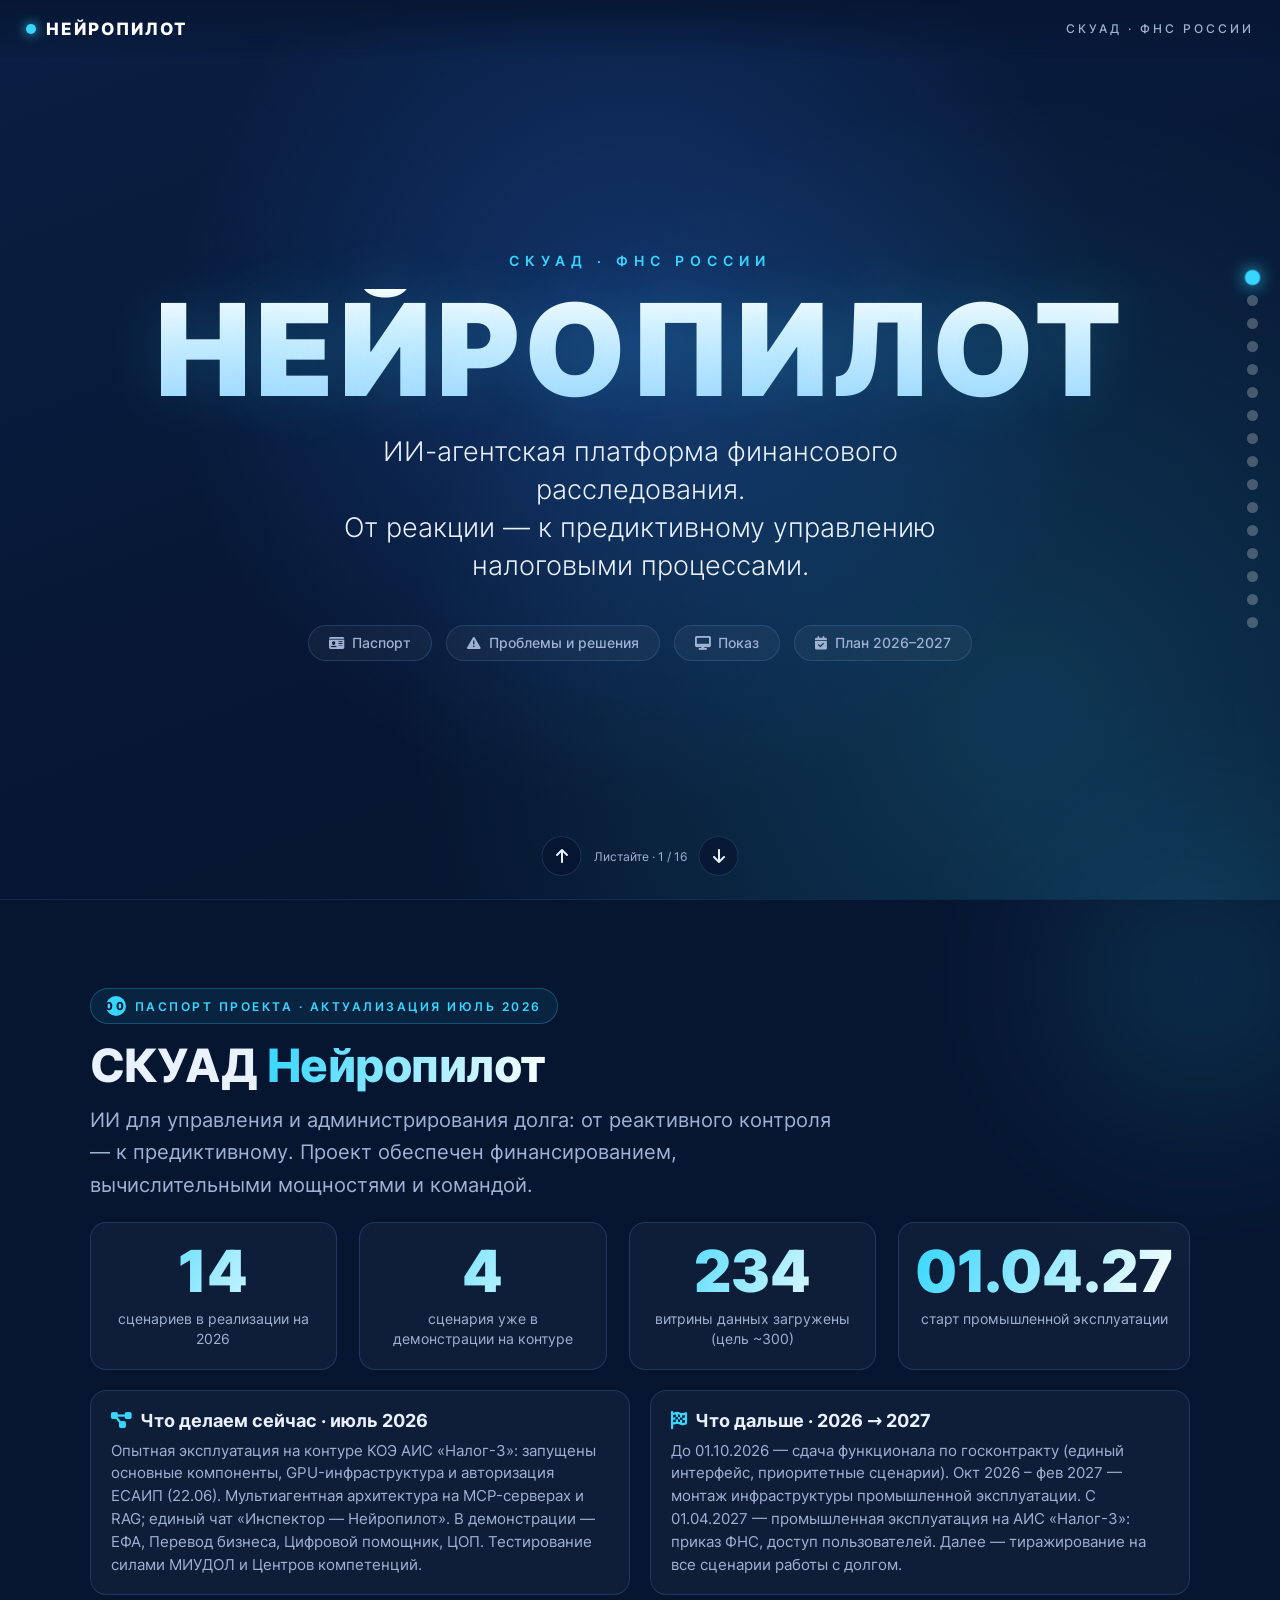
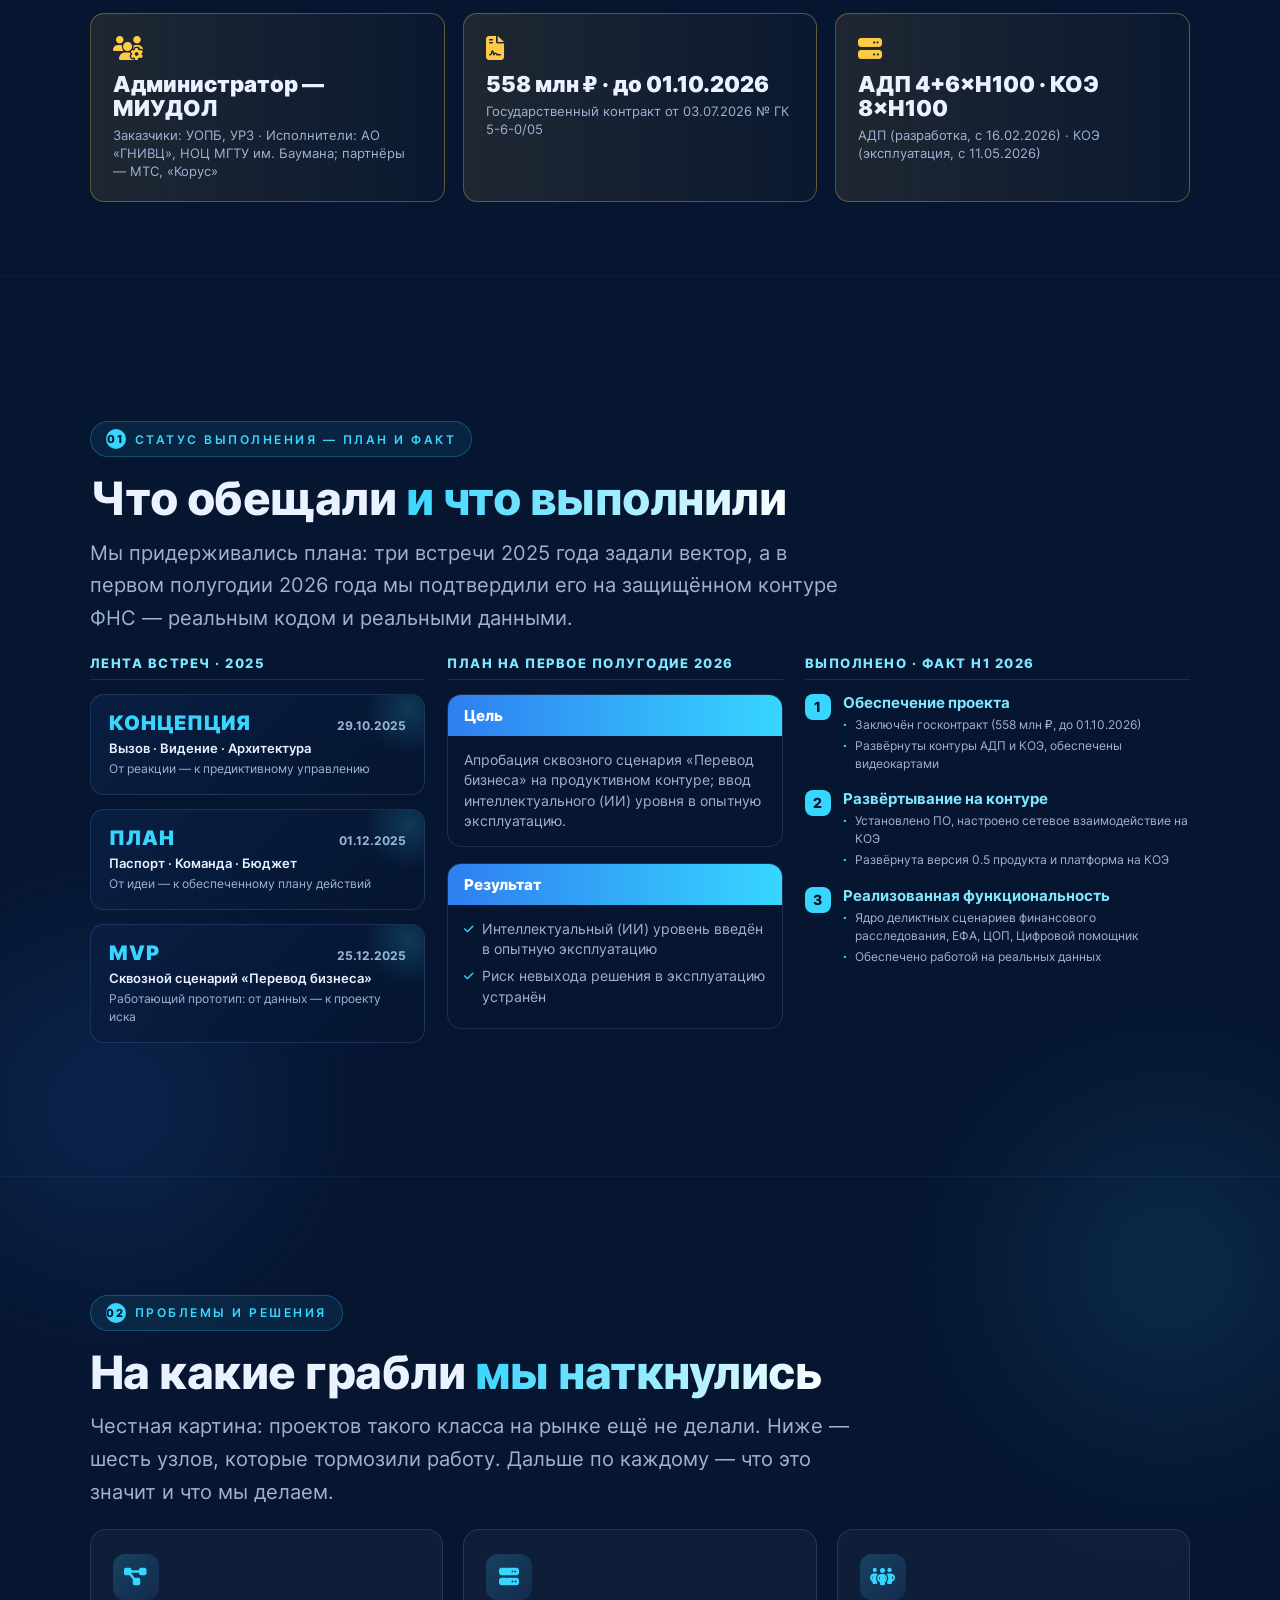
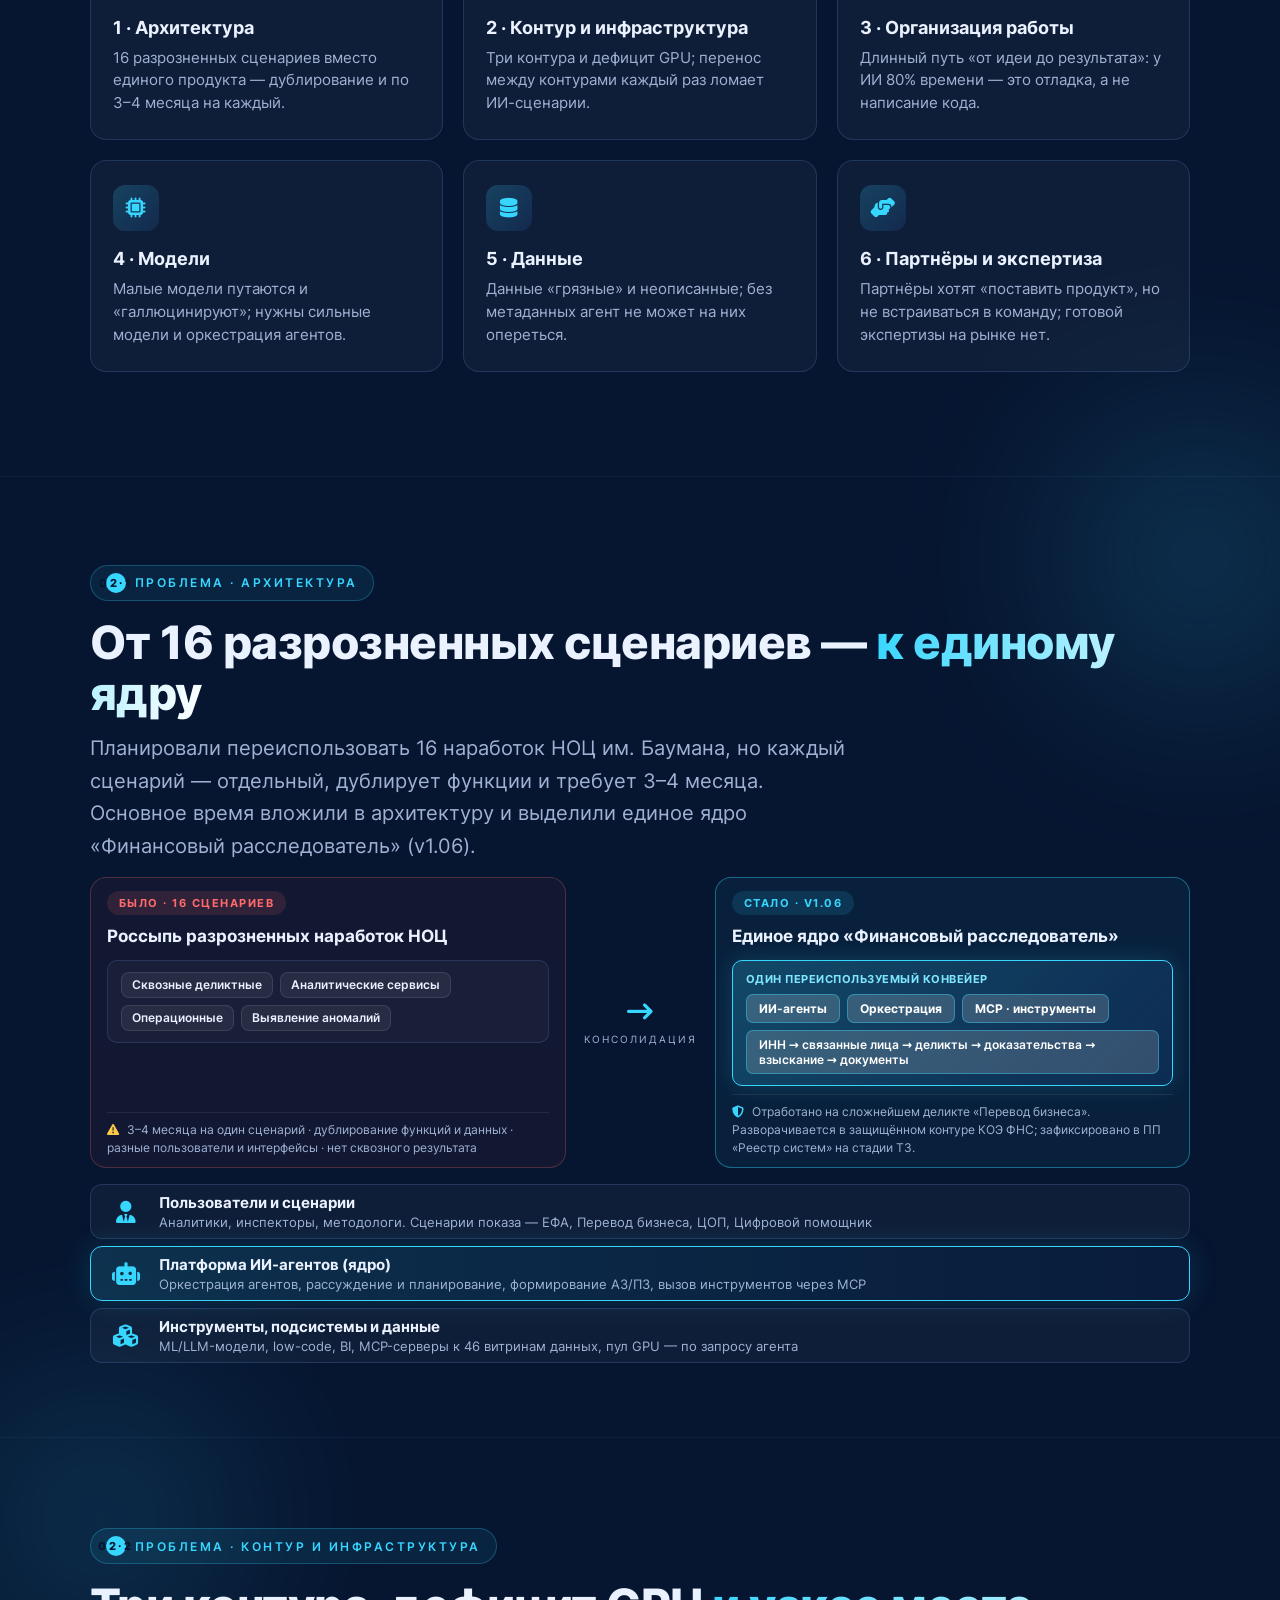
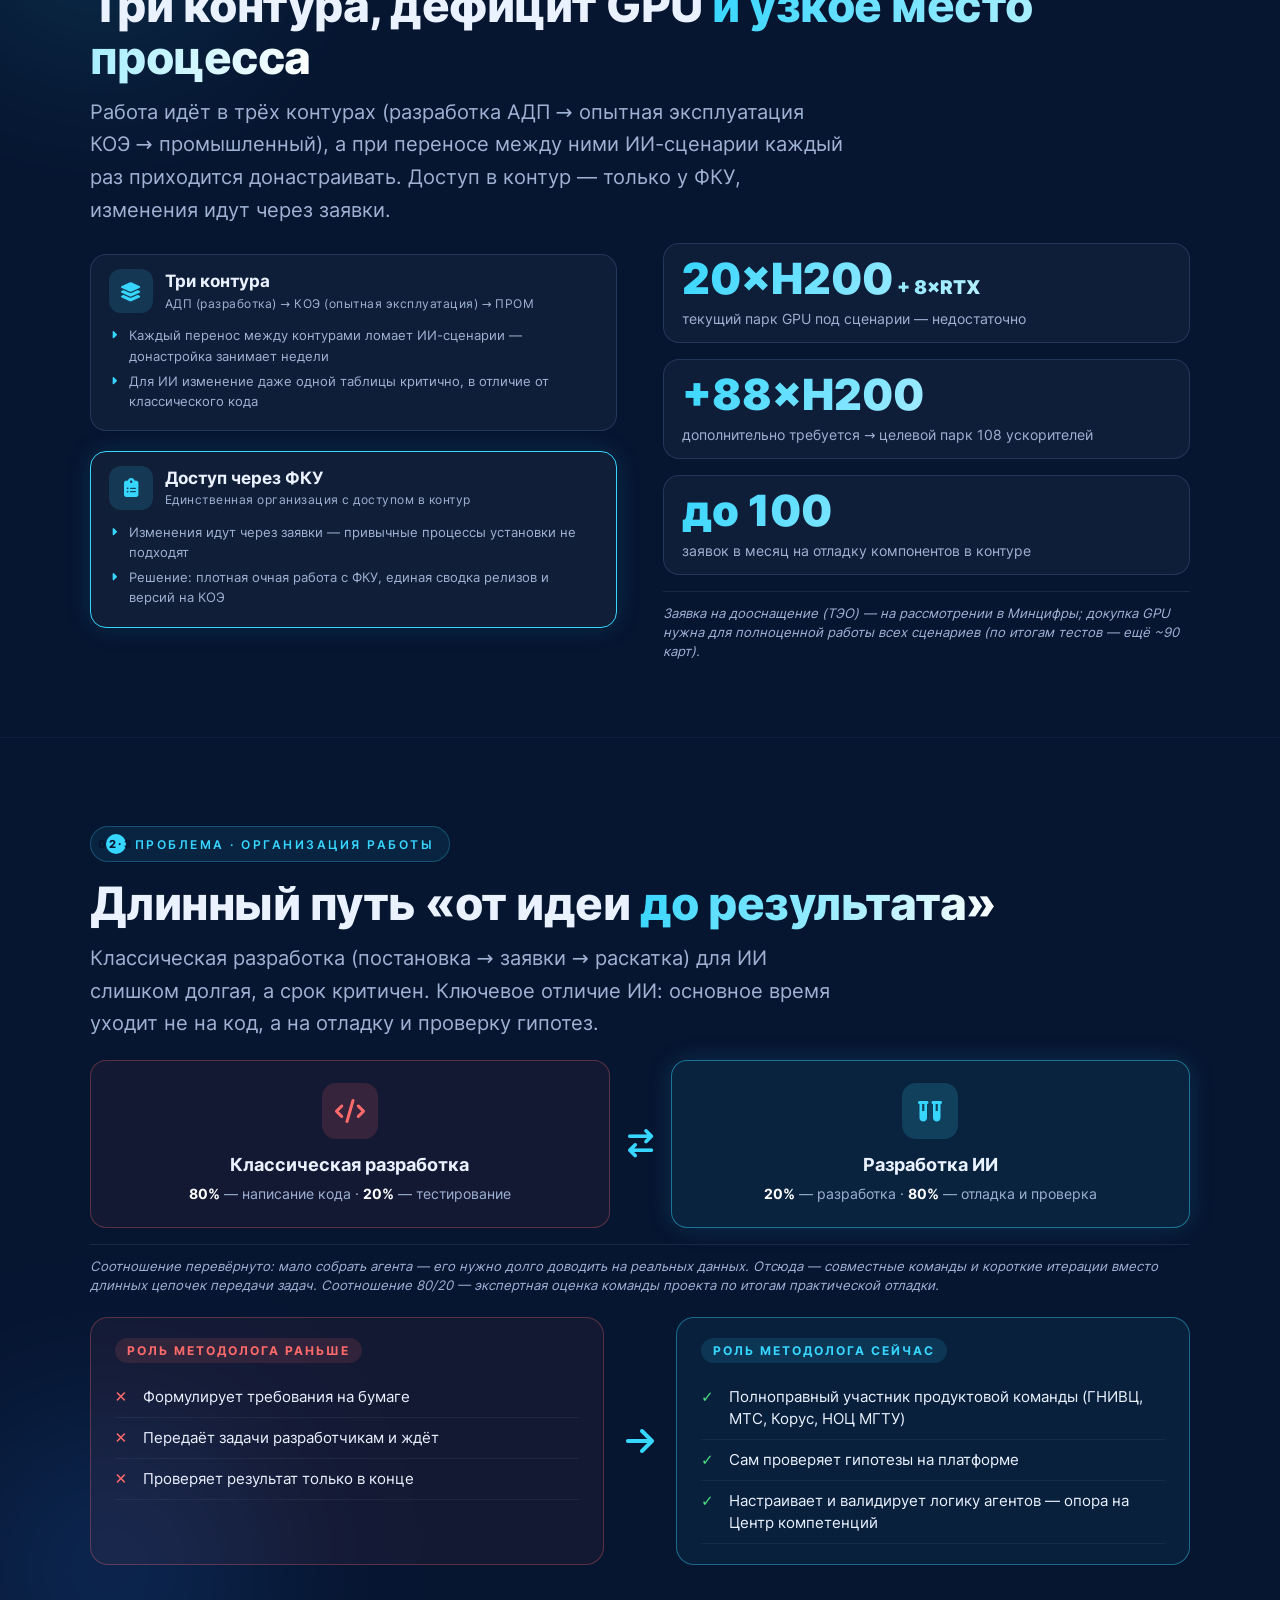
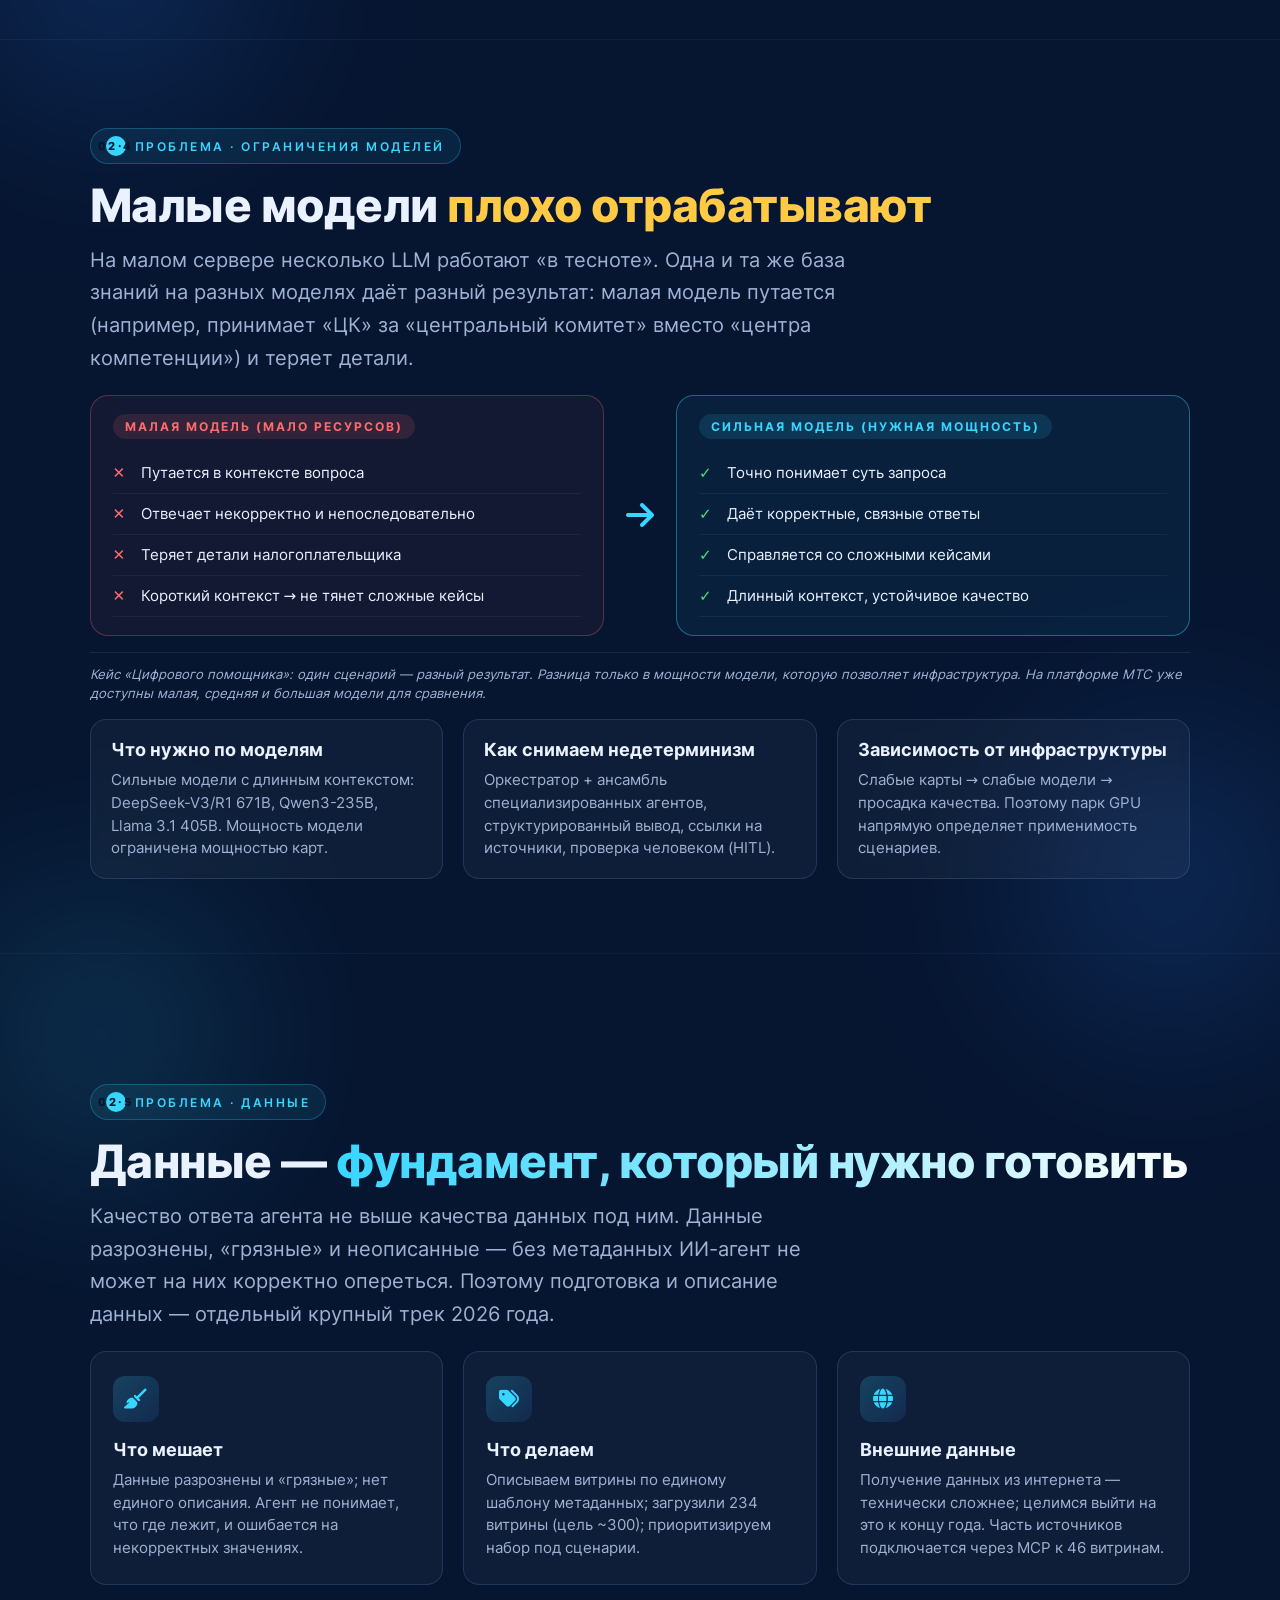
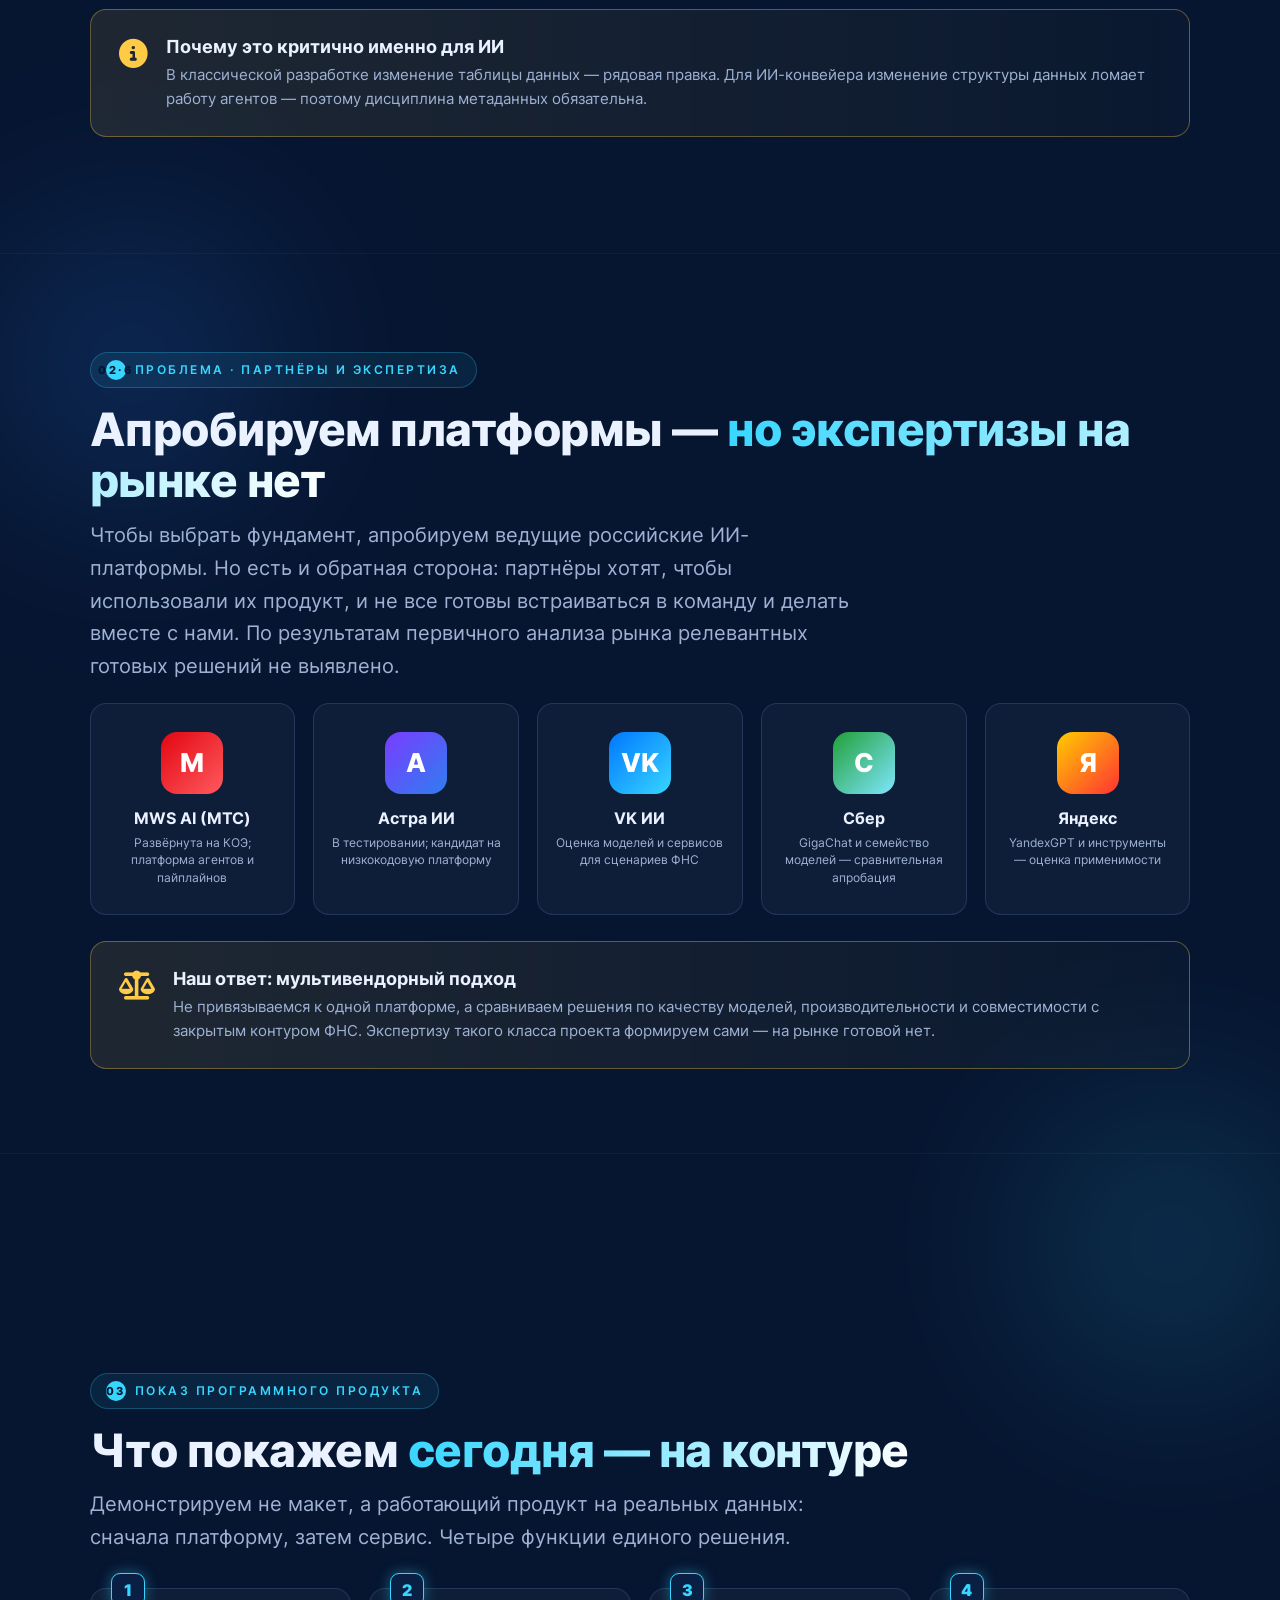
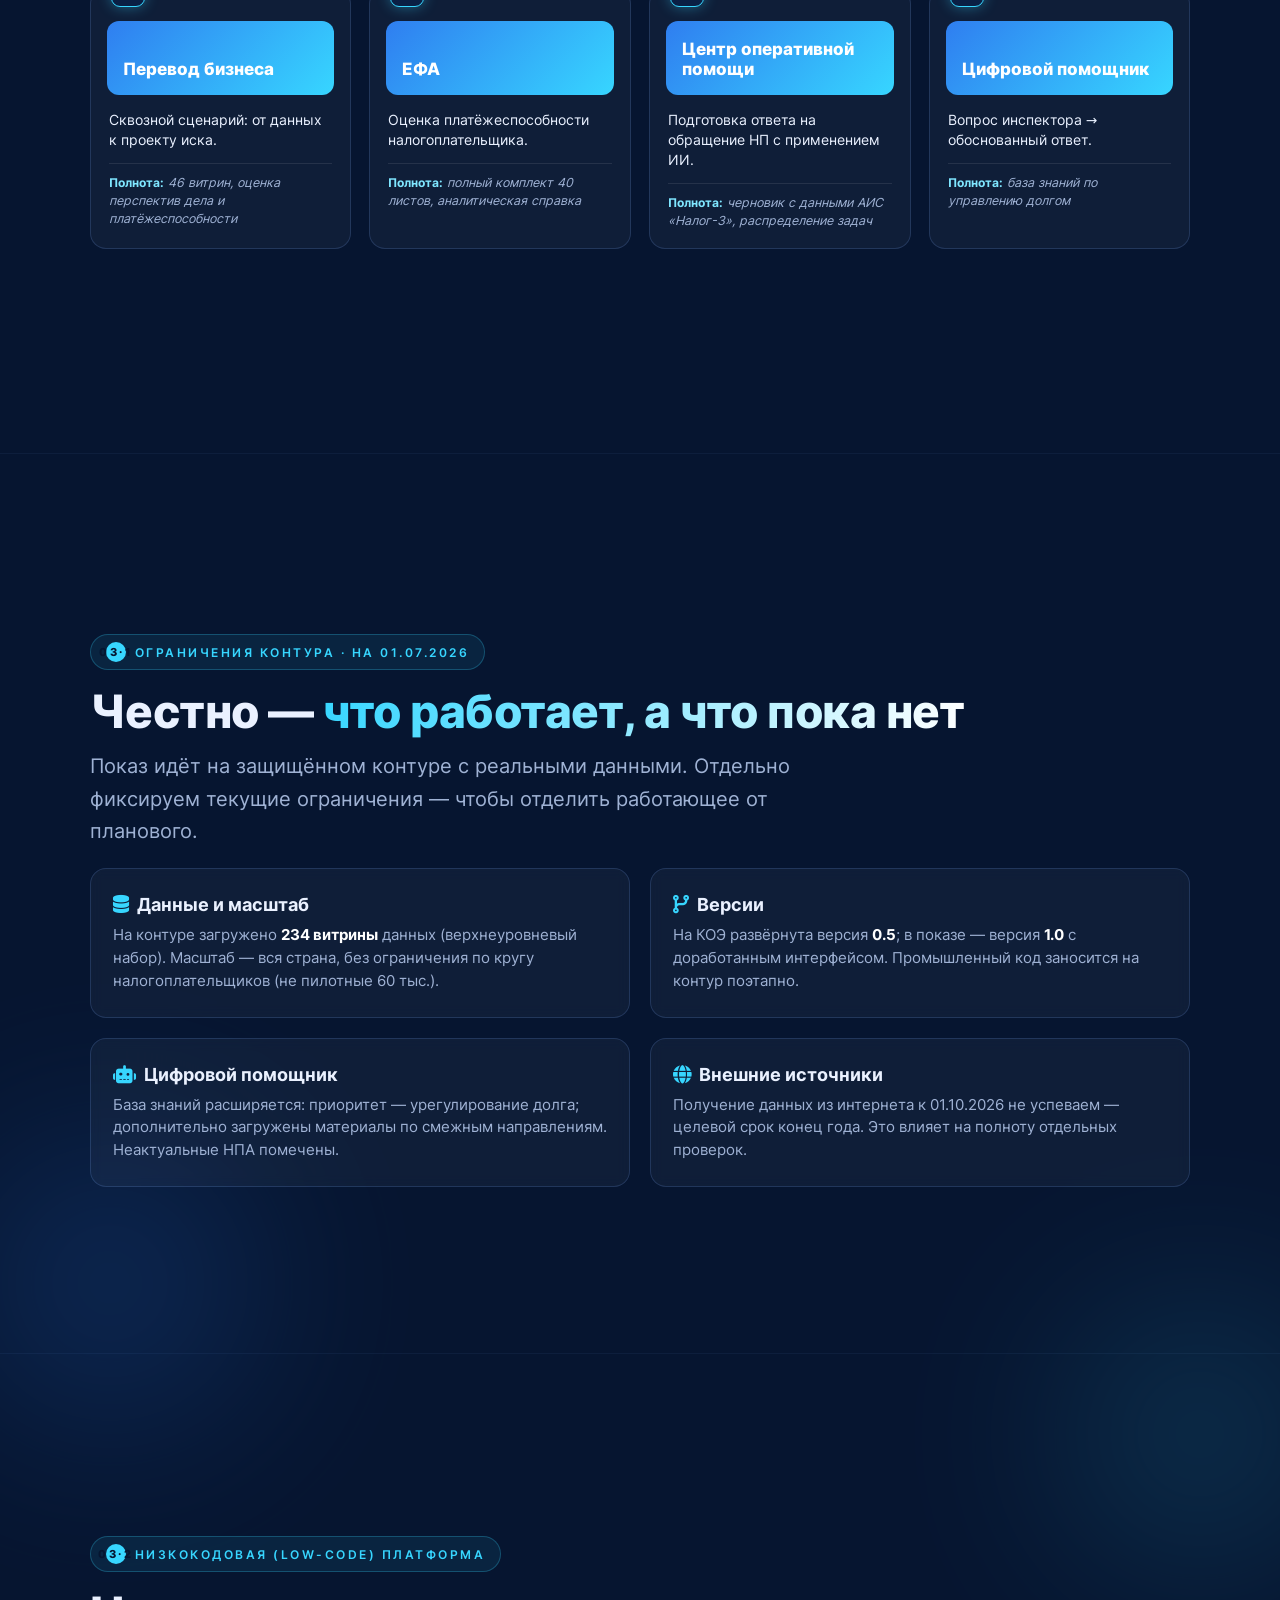
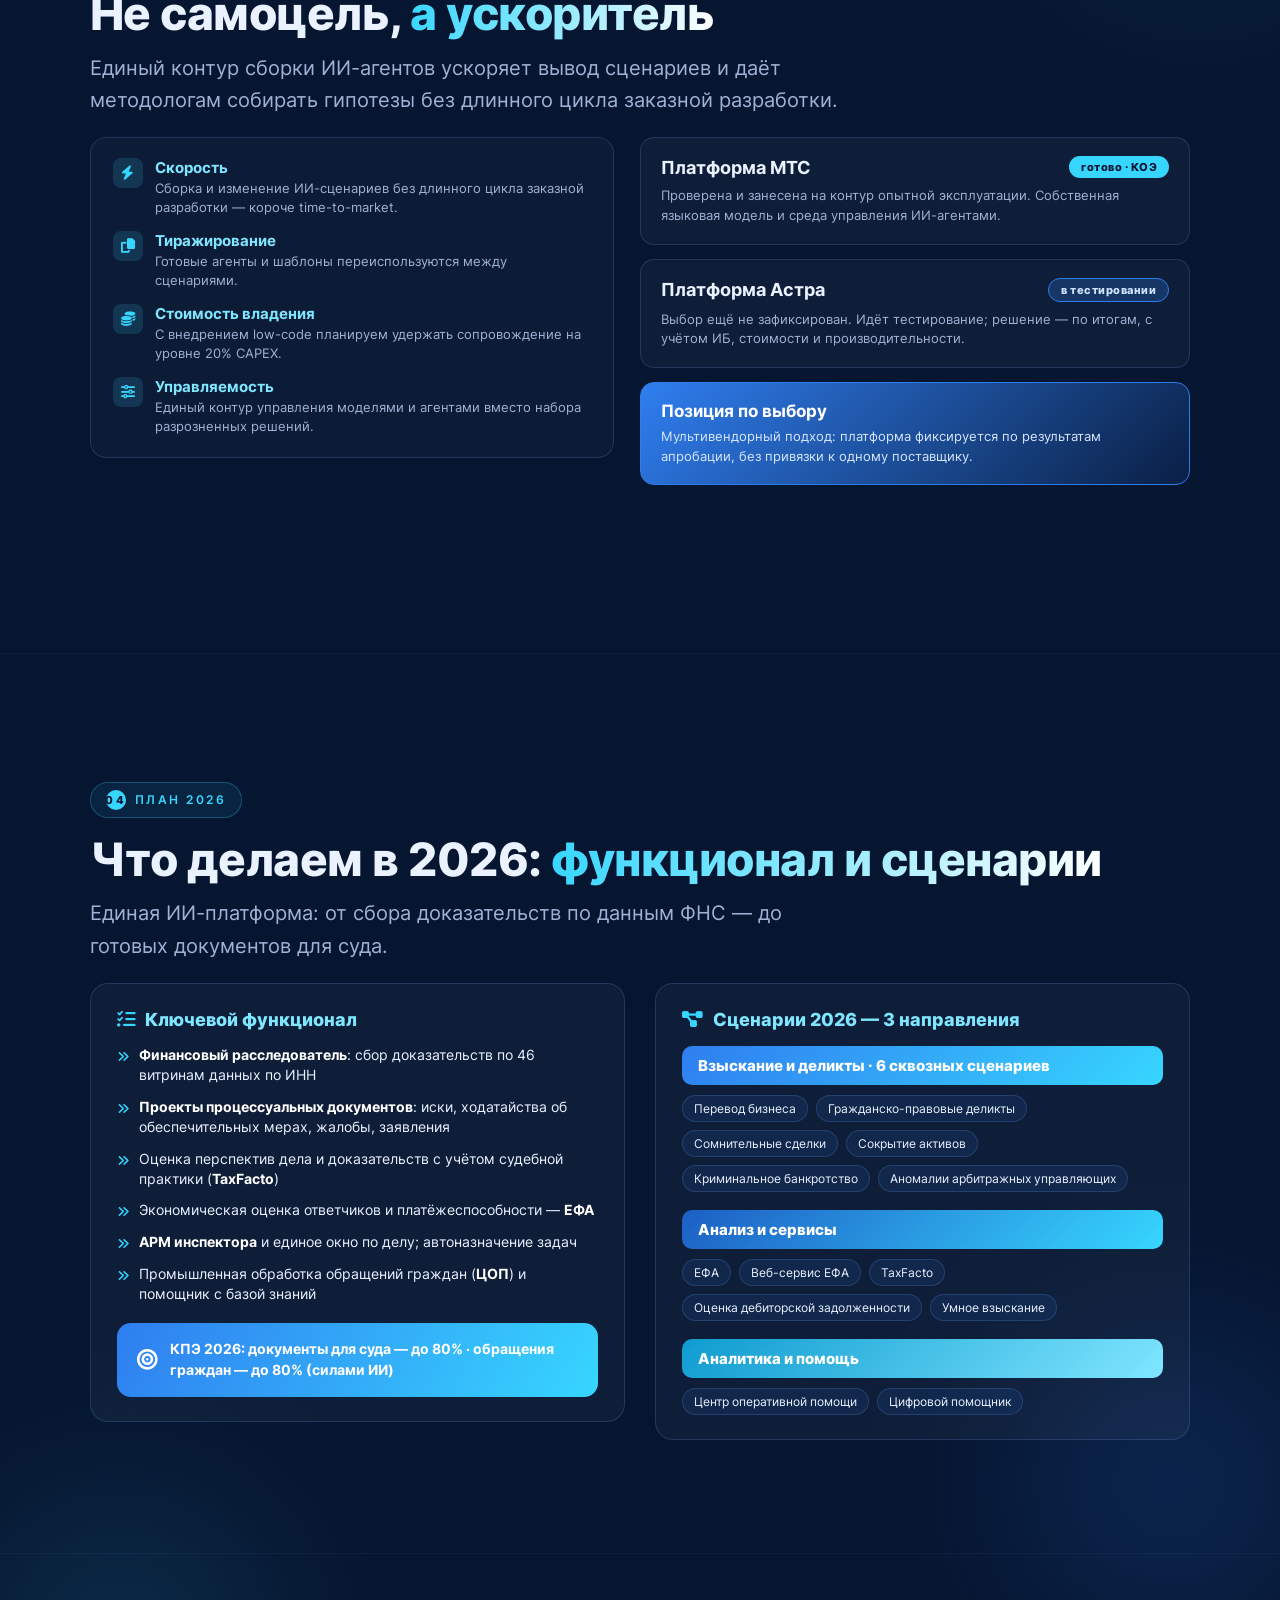
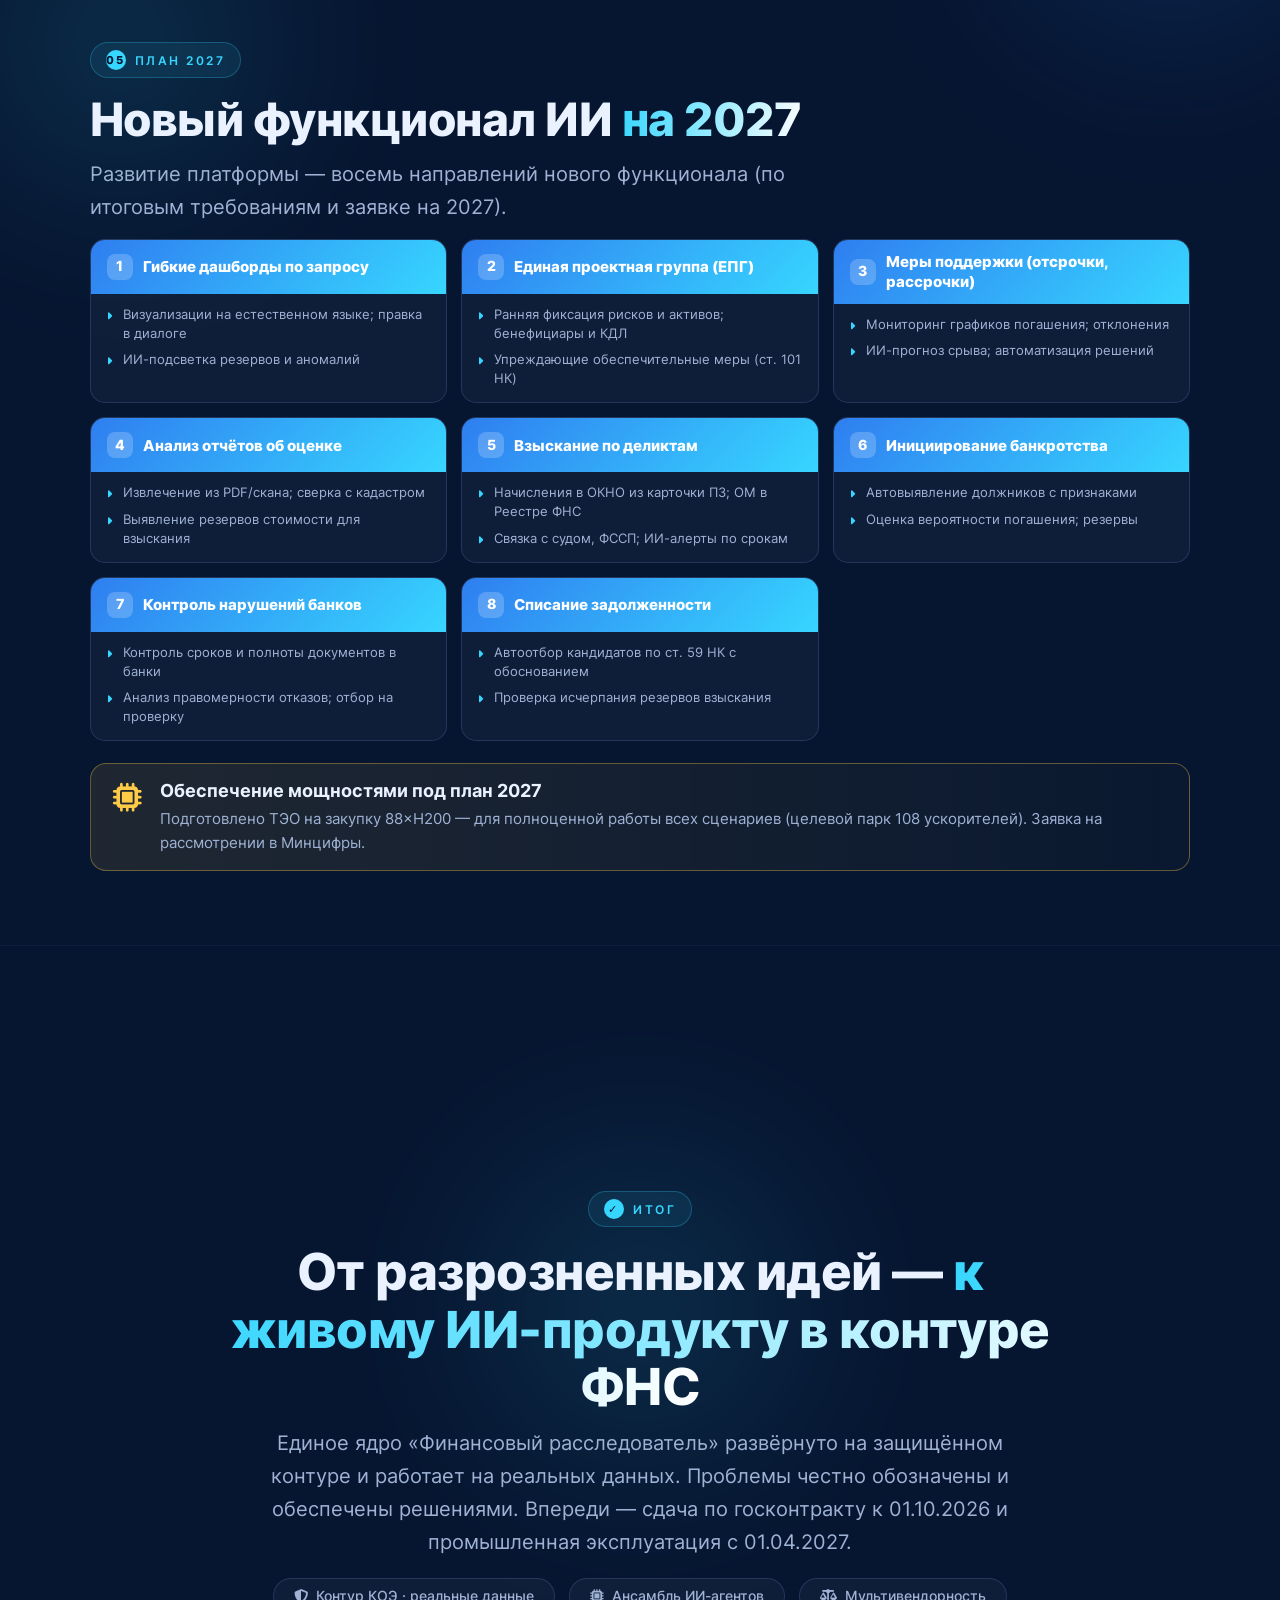
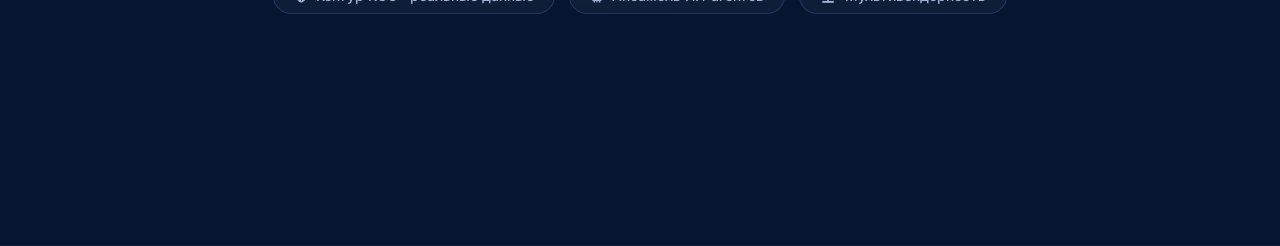
==== commit 5e9fa4f1: "Внести согласованные правки презентации по итогам транскрибации - ЦП: заменена конфликтная формулиро" ====
--- a/presentation/index.html
+++ b/presentation/index.html
@@ -161,10 +161,10 @@
 
     <div class="grid grid-3 reveal d2">
       <article class="card"><div class="icon"><i class="fas fa-diagram-project"></i></div><h3>1 · Архитектура</h3><p>16 разрозненных сценариев вместо единого продукта — дублирование и по 3–4 месяца на каждый.</p></article>
-      <article class="card"><div class="icon"><i class="fas fa-people-group"></i></div><h3>2 · Организация работы</h3><p>Длинный путь «от идеи до результата»: у ИИ 80% времени — это отладка, а не написание кода.</p></article>
-      <article class="card"><div class="icon"><i class="fas fa-microchip"></i></div><h3>3 · Модели</h3><p>Малые модели путаются и «галлюцинируют»; нужны сильные модели и оркестрация агентов.</p></article>
-      <article class="card"><div class="icon"><i class="fas fa-database"></i></div><h3>4 · Данные</h3><p>Данные «грязные» и неописанные; без метаданных агент не может на них опереться.</p></article>
-      <article class="card"><div class="icon"><i class="fas fa-server"></i></div><h3>5 · Инфраструктура и контуры</h3><p>Три контура и дефицит GPU; перенос между контурами каждый раз ломает ИИ-сценарии.</p></article>
+      <article class="card"><div class="icon"><i class="fas fa-server"></i></div><h3>2 · Контур и инфраструктура</h3><p>Три контура и дефицит GPU; перенос между контурами каждый раз ломает ИИ-сценарии.</p></article>
+      <article class="card"><div class="icon"><i class="fas fa-people-group"></i></div><h3>3 · Организация работы</h3><p>Длинный путь «от идеи до результата»: у ИИ 80% времени — это отладка, а не написание кода.</p></article>
+      <article class="card"><div class="icon"><i class="fas fa-microchip"></i></div><h3>4 · Модели</h3><p>Малые модели путаются и «галлюцинируют»; нужны сильные модели и оркестрация агентов.</p></article>
+      <article class="card"><div class="icon"><i class="fas fa-database"></i></div><h3>5 · Данные</h3><p>Данные «грязные» и неописанные; без метаданных агент не может на них опереться.</p></article>
       <article class="card"><div class="icon"><i class="fas fa-handshake-angle"></i></div><h3>6 · Партнёры и экспертиза</h3><p>Партнёры хотят «поставить продукт», но не встраиваться в команду; готовой экспертизы на рынке нет.</p></article>
     </div>
   </div>
@@ -207,82 +207,11 @@
   </div>
 </section>
 
-<!-- 6. ПРОБЛЕМА 2 · ОРГАНИЗАЦИЯ РАБОТЫ -->
-<section class="slide" id="slide-work" data-title="Проблема · Организация работы">
-  <div class="glow blue" style="width:420px;height:420px;bottom:-140px;left:-100px;opacity:0.3;"></div>
-  <div class="slide-inner" style="max-width:1200px;">
-    <span class="chapter reveal"><span class="num">02·2</span> Проблема · Организация работы</span>
-    <h2 class="slide-title reveal d1">Длинный путь «от идеи <span class="gradient-text">до результата»</span></h2>
-    <p class="lead reveal d2">Классическая разработка (постановка → заявки → раскатка) для ИИ слишком долгая, а срок критичен. Ключевое отличие ИИ: основное время уходит не на код, а на отладку и проверку гипотез.</p>
-
-    <div class="harness-hero reveal d2" style="margin-bottom:22px;">
-      <div class="hh-side hh-bad"><div class="hh-ico"><i class="fas fa-code"></i></div><h4>Классическая разработка</h4><p><b style="color:#fff;">80%</b> — написание кода&nbsp;·&nbsp;<b style="color:#fff;">20%</b> — тестирование</p></div>
-      <div class="hh-eq"><i class="fas fa-arrow-right-arrow-left"></i></div>
-      <div class="hh-side hh-good"><div class="hh-ico"><i class="fas fa-vials"></i></div><h4>Разработка ИИ</h4><p><b style="color:#fff;">20%</b> — разработка&nbsp;·&nbsp;<b style="color:#fff;">80%</b> — отладка и проверка</p></div>
-    </div>
-    <p class="case-note reveal d3" style="margin-bottom:22px;">Соотношение перевёрнуто: мало собрать агента — его нужно долго доводить на реальных данных. Отсюда — совместные команды и короткие итерации вместо длинных цепочек передачи задач.</p>
-
-    <div class="ba-wrap reveal d4">
-      <div class="ba-col ba-before"><span class="ba-label">Роль методолога раньше</span><ul>
-        <li>Формулирует требования на бумаге</li><li>Передаёт задачи разработчикам и ждёт</li><li>Проверяет результат только в конце</li></ul></div>
-      <div class="ba-arrow"><i class="fas fa-arrow-right"></i></div>
-      <div class="ba-col ba-after"><span class="ba-label">Роль методолога сейчас</span><ul>
-        <li>Полноправный участник продуктовой команды (ГНИВЦ, МТС, Корус, НОЦ МГТУ)</li><li>Сам проверяет гипотезы на платформе</li><li>Настраивает и валидирует логику агентов — опора на Центр компетенций</li></ul></div>
-    </div>
-  </div>
-</section>
-
-<!-- 7. ПРОБЛЕМА 3 · МОДЕЛИ -->
-<section class="slide" id="slide-models" data-title="Проблема · Модели">
-  <div class="glow blue" style="width:420px;height:420px;bottom:-140px;right:-100px;opacity:0.3;"></div>
-  <div class="slide-inner" style="max-width:1200px;">
-    <span class="chapter reveal"><span class="num">02·3</span> Проблема · Ограничения моделей</span>
-    <h2 class="slide-title reveal d1">Малые модели <span style="color:var(--gold);">плохо отрабатывают</span></h2>
-    <p class="lead reveal d2">На малом сервере несколько LLM работают «в тесноте». Одна и та же база знаний на разных моделях даёт разный результат: малая модель путается (например, принимает «ЦК» за «центральный комитет» вместо «центра компетенции») и теряет детали.</p>
-
-    <div class="ba-wrap reveal d2" style="margin-bottom:20px;">
-      <div class="ba-col ba-before"><span class="ba-label">Малая модель (мало ресурсов)</span><ul>
-        <li>Путается в контексте вопроса</li><li>Отвечает некорректно и непоследовательно</li><li>Теряет детали налогоплательщика</li><li>Короткий контекст → не тянет сложные кейсы</li></ul></div>
-      <div class="ba-arrow"><i class="fas fa-arrow-right"></i></div>
-      <div class="ba-col ba-after"><span class="ba-label">Сильная модель (нужная мощность)</span><ul>
-        <li>Точно понимает суть запроса</li><li>Даёт корректные, связные ответы</li><li>Справляется со сложными кейсами</li><li>Длинный контекст, устойчивое качество</li></ul></div>
-    </div>
-    <p class="case-note reveal d3" style="margin-bottom:22px;">Кейс «Цифрового помощника»: один сценарий — разный результат. Разница только в мощности модели, которую позволяет инфраструктура. На платформе МТС уже доступны малая, средняя и большая модели для сравнения.</p>
-
-    <div class="grid grid-3">
-      <article class="card reveal d3"><h4>Что нужно по моделям</h4><p>Сильные модели с длинным контекстом: DeepSeek-V3/R1 671B, Qwen3-235B, Llama 3.1 405B. Мощность модели ограничена мощностью карт.</p></article>
-      <article class="card reveal d4"><h4>Как снимаем недетерминизм</h4><p>Оркестратор + ансамбль специализированных агентов, структурированный вывод, ссылки на источники, проверка человеком (HITL).</p></article>
-      <article class="card reveal d5"><h4>Зависимость от инфраструктуры</h4><p>Слабые карты → слабые модели → просадка качества. Поэтому парк GPU напрямую определяет применимость сценариев.</p></article>
-    </div>
-  </div>
-</section>
-
-<!-- 8. ПРОБЛЕМА 4 · ДАННЫЕ -->
-<section class="slide" id="slide-data" data-title="Проблема · Данные">
-  <div class="glow cyan" style="width:400px;height:400px;top:-120px;left:-100px;opacity:0.22;"></div>
-  <div class="slide-inner" style="max-width:1200px;">
-    <span class="chapter reveal"><span class="num">02·4</span> Проблема · Данные</span>
-    <h2 class="slide-title reveal d1">Данные — <span class="gradient-text">фундамент, который нужно готовить</span></h2>
-    <p class="lead reveal d2">Качество ответа агента не выше качества данных под ним. Данные разрознены, «грязные» и неописанные — без метаданных ИИ-агент не может на них корректно опереться. Поэтому подготовка и описание данных — отдельный крупный трек 2026 года.</p>
-
-    <div class="grid grid-3">
-      <article class="card reveal d2"><div class="icon"><i class="fas fa-broom"></i></div><h3>Что мешает</h3><p>Данные разрознены и «грязные»; нет единого описания. Агент не понимает, что где лежит, и ошибается на некорректных значениях.</p></article>
-      <article class="card reveal d3"><div class="icon"><i class="fas fa-tags"></i></div><h3>Что делаем</h3><p>Описываем витрины по единому шаблону метаданных; загрузили 234 витрины (цель ~300); приоритизируем набор под сценарии.</p></article>
-      <article class="card reveal d4"><div class="icon"><i class="fas fa-globe"></i></div><h3>Внешние данные</h3><p>Получение данных из интернета — технически сложнее; целимся выйти на это к концу года. Часть источников подключается через MCP к 46 витринам.</p></article>
-    </div>
-
-    <div class="callout reveal d4" style="margin-top:24px;">
-      <div class="c-ico"><i class="fas fa-circle-info"></i></div>
-      <div><h4>Почему это критично именно для ИИ</h4><p>В классической разработке изменение таблицы данных — рядовая правка. Для ИИ-конвейера изменение структуры данных ломает работу агентов — поэтому дисциплина метаданных обязательна.</p></div>
-    </div>
-  </div>
-</section>
-
-<!-- 9. ПРОБЛЕМА 5 · ИНФРАСТРУКТУРА И КОНТУРЫ -->
+<!-- 6. ПРОБЛЕМА 2 · КОНТУР И ИНФРАСТРУКТУРА -->
 <section class="slide" id="slide-infra" data-title="Проблема · Инфраструктура">
   <div class="glow cyan" style="width:400px;height:400px;top:-120px;left:-100px;opacity:0.22;"></div>
   <div class="slide-inner" style="max-width:1200px;">
-    <span class="chapter reveal"><span class="num">02·5</span> Проблема · Инфраструктура и контуры</span>
+    <span class="chapter reveal"><span class="num">02·2</span> Проблема · Контур и инфраструктура</span>
     <h2 class="slide-title reveal d1">Три контура, дефицит GPU <span class="gradient-text">и узкое место процесса</span></h2>
     <p class="lead reveal d2">Работа идёт в трёх контурах (разработка АДП → опытная эксплуатация КОЭ → промышленный), а при переносе между ними ИИ-сценарии каждый раз приходится донастраивать. Доступ в контур — только у ФКУ, изменения идут через заявки.</p>
 
@@ -307,13 +236,85 @@
   </div>
 </section>
 
+<!-- 6. ПРОБЛЕМА 2 · ОРГАНИЗАЦИЯ РАБОТЫ -->
+<section class="slide" id="slide-work" data-title="Проблема · Организация работы">
+  <div class="glow blue" style="width:420px;height:420px;bottom:-140px;left:-100px;opacity:0.3;"></div>
+  <div class="slide-inner" style="max-width:1200px;">
+    <span class="chapter reveal"><span class="num">02·3</span> Проблема · Организация работы</span>
+    <h2 class="slide-title reveal d1">Длинный путь «от идеи <span class="gradient-text">до результата»</span></h2>
+    <p class="lead reveal d2">Классическая разработка (постановка → заявки → раскатка) для ИИ слишком долгая, а срок критичен. Ключевое отличие ИИ: основное время уходит не на код, а на отладку и проверку гипотез.</p>
+
+    <div class="harness-hero reveal d2" style="margin-bottom:22px;">
+      <div class="hh-side hh-bad"><div class="hh-ico"><i class="fas fa-code"></i></div><h4>Классическая разработка</h4><p><b style="color:#fff;">80%</b> — написание кода&nbsp;·&nbsp;<b style="color:#fff;">20%</b> — тестирование</p></div>
+      <div class="hh-eq"><i class="fas fa-arrow-right-arrow-left"></i></div>
+      <div class="hh-side hh-good"><div class="hh-ico"><i class="fas fa-vials"></i></div><h4>Разработка ИИ</h4><p><b style="color:#fff;">20%</b> — разработка&nbsp;·&nbsp;<b style="color:#fff;">80%</b> — отладка и проверка</p></div>
+    </div>
+    <p class="case-note reveal d3" style="margin-bottom:22px;">Соотношение перевёрнуто: мало собрать агента — его нужно долго доводить на реальных данных. Отсюда — совместные команды и короткие итерации вместо длинных цепочек передачи задач. Соотношение 80/20 — экспертная оценка команды проекта по итогам практической отладки.</p>
+
+    <div class="ba-wrap reveal d4">
+      <div class="ba-col ba-before"><span class="ba-label">Роль методолога раньше</span><ul>
+        <li>Формулирует требования на бумаге</li><li>Передаёт задачи разработчикам и ждёт</li><li>Проверяет результат только в конце</li></ul></div>
+      <div class="ba-arrow"><i class="fas fa-arrow-right"></i></div>
+      <div class="ba-col ba-after"><span class="ba-label">Роль методолога сейчас</span><ul>
+        <li>Полноправный участник продуктовой команды (ГНИВЦ, МТС, Корус, НОЦ МГТУ)</li><li>Сам проверяет гипотезы на платформе</li><li>Настраивает и валидирует логику агентов — опора на Центр компетенций</li></ul></div>
+    </div>
+  </div>
+</section>
+
+<!-- 7. ПРОБЛЕМА 3 · МОДЕЛИ -->
+<section class="slide" id="slide-models" data-title="Проблема · Модели">
+  <div class="glow blue" style="width:420px;height:420px;bottom:-140px;right:-100px;opacity:0.3;"></div>
+  <div class="slide-inner" style="max-width:1200px;">
+    <span class="chapter reveal"><span class="num">02·4</span> Проблема · Ограничения моделей</span>
+    <h2 class="slide-title reveal d1">Малые модели <span style="color:var(--gold);">плохо отрабатывают</span></h2>
+    <p class="lead reveal d2">На малом сервере несколько LLM работают «в тесноте». Одна и та же база знаний на разных моделях даёт разный результат: малая модель путается (например, принимает «ЦК» за «центральный комитет» вместо «центра компетенции») и теряет детали.</p>
+
+    <div class="ba-wrap reveal d2" style="margin-bottom:20px;">
+      <div class="ba-col ba-before"><span class="ba-label">Малая модель (мало ресурсов)</span><ul>
+        <li>Путается в контексте вопроса</li><li>Отвечает некорректно и непоследовательно</li><li>Теряет детали налогоплательщика</li><li>Короткий контекст → не тянет сложные кейсы</li></ul></div>
+      <div class="ba-arrow"><i class="fas fa-arrow-right"></i></div>
+      <div class="ba-col ba-after"><span class="ba-label">Сильная модель (нужная мощность)</span><ul>
+        <li>Точно понимает суть запроса</li><li>Даёт корректные, связные ответы</li><li>Справляется со сложными кейсами</li><li>Длинный контекст, устойчивое качество</li></ul></div>
+    </div>
+    <p class="case-note reveal d3" style="margin-bottom:22px;">Кейс «Цифрового помощника»: один сценарий — разный результат. Разница только в мощности модели, которую позволяет инфраструктура. На платформе МТС уже доступны малая, средняя и большая модели для сравнения.</p>
+
+    <div class="grid grid-3">
+      <article class="card reveal d3"><h4>Что нужно по моделям</h4><p>Сильные модели с длинным контекстом: DeepSeek-V3/R1 671B, Qwen3-235B, Llama 3.1 405B. Мощность модели ограничена мощностью карт.</p></article>
+      <article class="card reveal d4"><h4>Как снимаем недетерминизм</h4><p>Оркестратор + ансамбль специализированных агентов, структурированный вывод, ссылки на источники, проверка человеком (HITL).</p></article>
+      <article class="card reveal d5"><h4>Зависимость от инфраструктуры</h4><p>Слабые карты → слабые модели → просадка качества. Поэтому парк GPU напрямую определяет применимость сценариев.</p></article>
+    </div>
+  </div>
+</section>
+
+<!-- 8. ПРОБЛЕМА 4 · ДАННЫЕ -->
+<section class="slide" id="slide-data" data-title="Проблема · Данные">
+  <div class="glow cyan" style="width:400px;height:400px;top:-120px;left:-100px;opacity:0.22;"></div>
+  <div class="slide-inner" style="max-width:1200px;">
+    <span class="chapter reveal"><span class="num">02·5</span> Проблема · Данные</span>
+    <h2 class="slide-title reveal d1">Данные — <span class="gradient-text">фундамент, который нужно готовить</span></h2>
+    <p class="lead reveal d2">Качество ответа агента не выше качества данных под ним. Данные разрознены, «грязные» и неописанные — без метаданных ИИ-агент не может на них корректно опереться. Поэтому подготовка и описание данных — отдельный крупный трек 2026 года.</p>
+
+    <div class="grid grid-3">
+      <article class="card reveal d2"><div class="icon"><i class="fas fa-broom"></i></div><h3>Что мешает</h3><p>Данные разрознены и «грязные»; нет единого описания. Агент не понимает, что где лежит, и ошибается на некорректных значениях.</p></article>
+      <article class="card reveal d3"><div class="icon"><i class="fas fa-tags"></i></div><h3>Что делаем</h3><p>Описываем витрины по единому шаблону метаданных; загрузили 234 витрины (цель ~300); приоритизируем набор под сценарии.</p></article>
+      <article class="card reveal d4"><div class="icon"><i class="fas fa-globe"></i></div><h3>Внешние данные</h3><p>Получение данных из интернета — технически сложнее; целимся выйти на это к концу года. Часть источников подключается через MCP к 46 витринам.</p></article>
+    </div>
+
+    <div class="callout reveal d4" style="margin-top:24px;">
+      <div class="c-ico"><i class="fas fa-circle-info"></i></div>
+      <div><h4>Почему это критично именно для ИИ</h4><p>В классической разработке изменение таблицы данных — рядовая правка. Для ИИ-конвейера изменение структуры данных ломает работу агентов — поэтому дисциплина метаданных обязательна.</p></div>
+    </div>
+  </div>
+</section>
+
+
 <!-- 10. ПРОБЛЕМА 6 · ПАРТНЁРЫ И ЭКСПЕРТИЗА -->
 <section class="slide" id="slide-partners" data-title="Проблема · Партнёры">
   <div class="glow blue" style="width:420px;height:420px;top:-100px;left:-80px;opacity:0.3;"></div>
   <div class="slide-inner" style="max-width:1200px;">
     <span class="chapter reveal"><span class="num">02·6</span> Проблема · Партнёры и экспертиза</span>
     <h2 class="slide-title reveal d1">Апробируем платформы — <span class="gradient-text">но экспертизы на рынке нет</span></h2>
-    <p class="lead reveal d2">Чтобы выбрать фундамент, апробируем ведущие российские ИИ-платформы. Но есть и обратная сторона: партнёры хотят, чтобы использовали их продукт, и не все готовы встраиваться в команду и делать вместе с нами. Готовых аналогичных решений на рынке нет.</p>
+    <p class="lead reveal d2">Чтобы выбрать фундамент, апробируем ведущие российские ИИ-платформы. Но есть и обратная сторона: партнёры хотят, чтобы использовали их продукт, и не все готовы встраиваться в команду и делать вместе с нами. По результатам первичного анализа рынка релевантных готовых решений не выявлено.</p>
 
     <div class="partner-grid reveal d2">
       <article class="partner"><div class="p-logo" style="background:linear-gradient(135deg,#e30611,#ff5a5f);">M</div><h4>MWS AI (МТС)</h4><p>Развёрнута на КОЭ; платформа агентов и пайплайнов</p></article>
@@ -363,7 +364,7 @@
     </div>
     <div class="grid grid-2">
       <article class="card reveal d3"><h3><i class="fas fa-robot" style="color:var(--cyan);margin-right:8px;"></i>Цифровой помощник</h3>
-        <p style="margin-top:8px;">Отвечает пока только в части урегулирования долга: база знаний загружена по долгу; неактуальные НПА помечены. Расширение базы — в работе.</p></article>
+        <p style="margin-top:8px;">База знаний расширяется: приоритет — урегулирование долга; дополнительно загружены материалы по смежным направлениям. Неактуальные НПА помечены.</p></article>
       <article class="card reveal d4"><h3><i class="fas fa-globe" style="color:var(--cyan);margin-right:8px;"></i>Внешние источники</h3>
         <p style="margin-top:8px;">Получение данных из интернета к 01.10.2026 не успеваем — целевой срок конец года. Это влияет на полноту отдельных проверок.</p></article>
     </div>
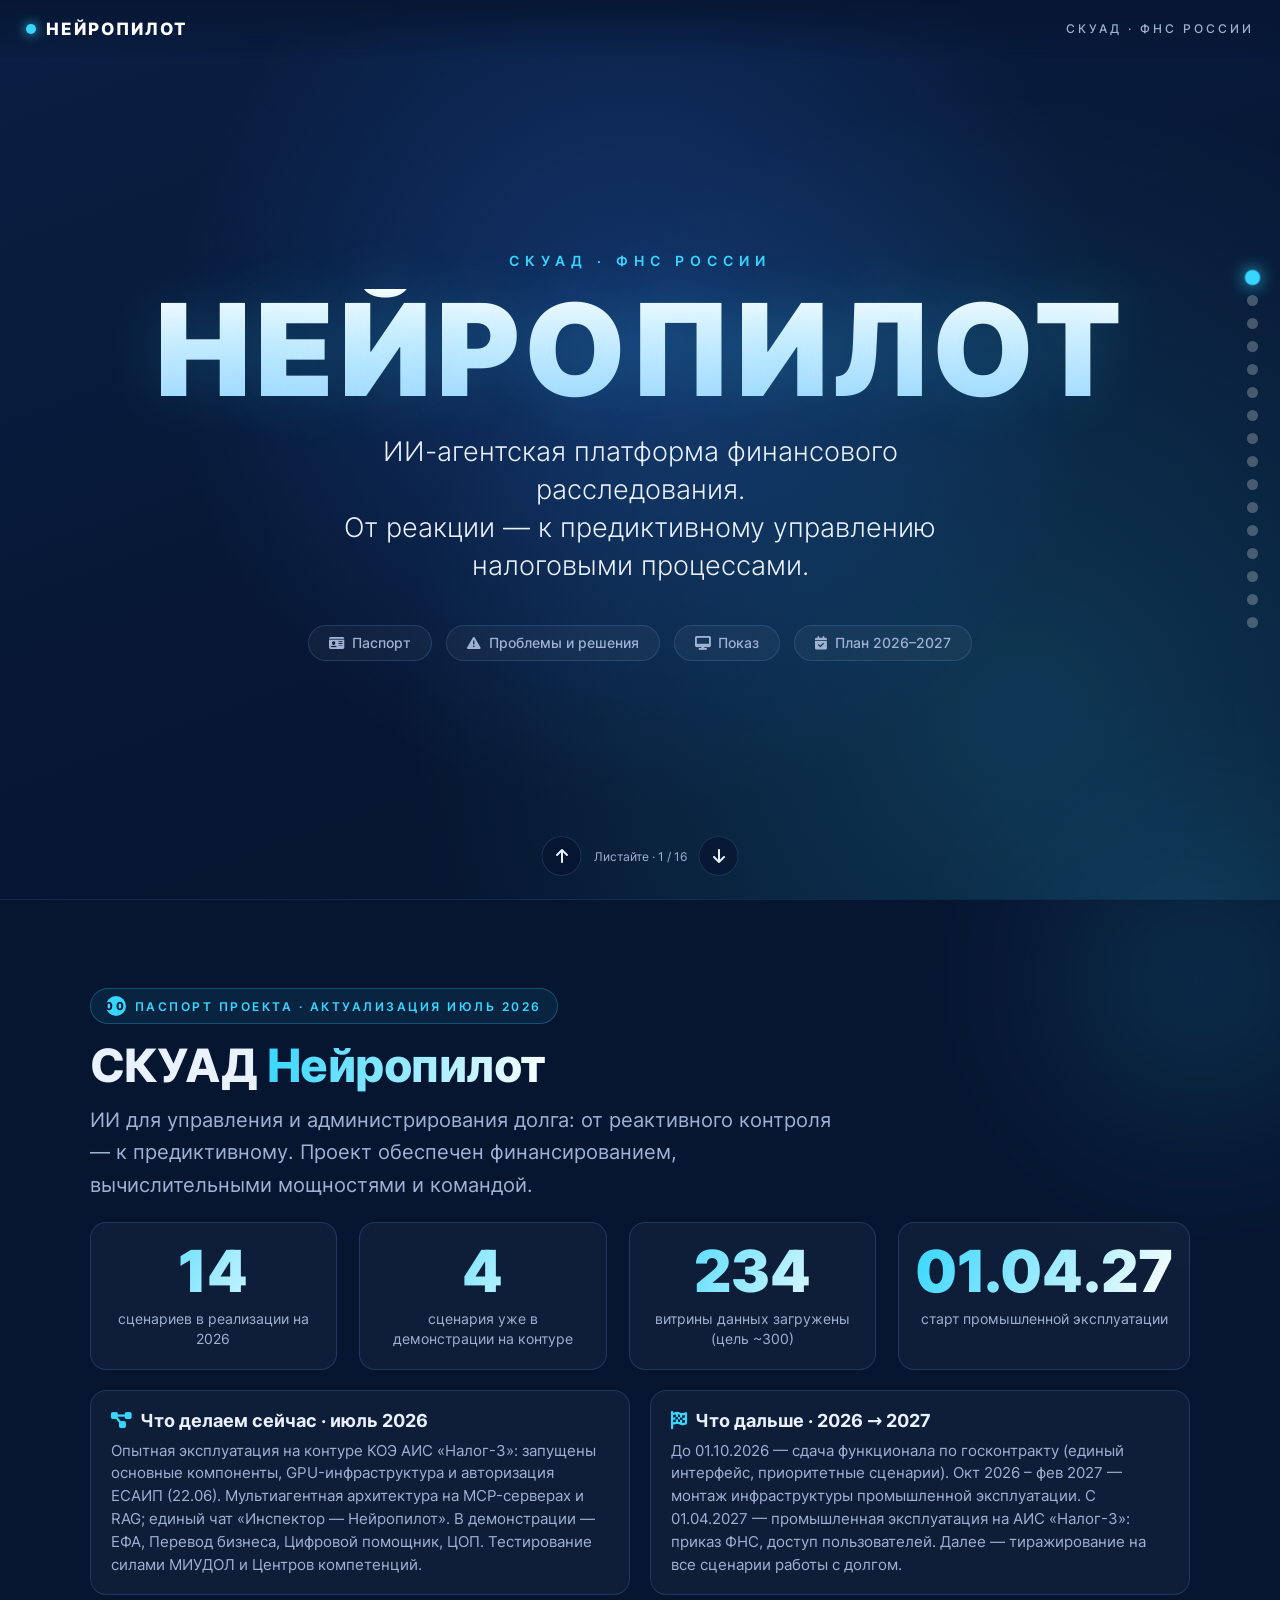
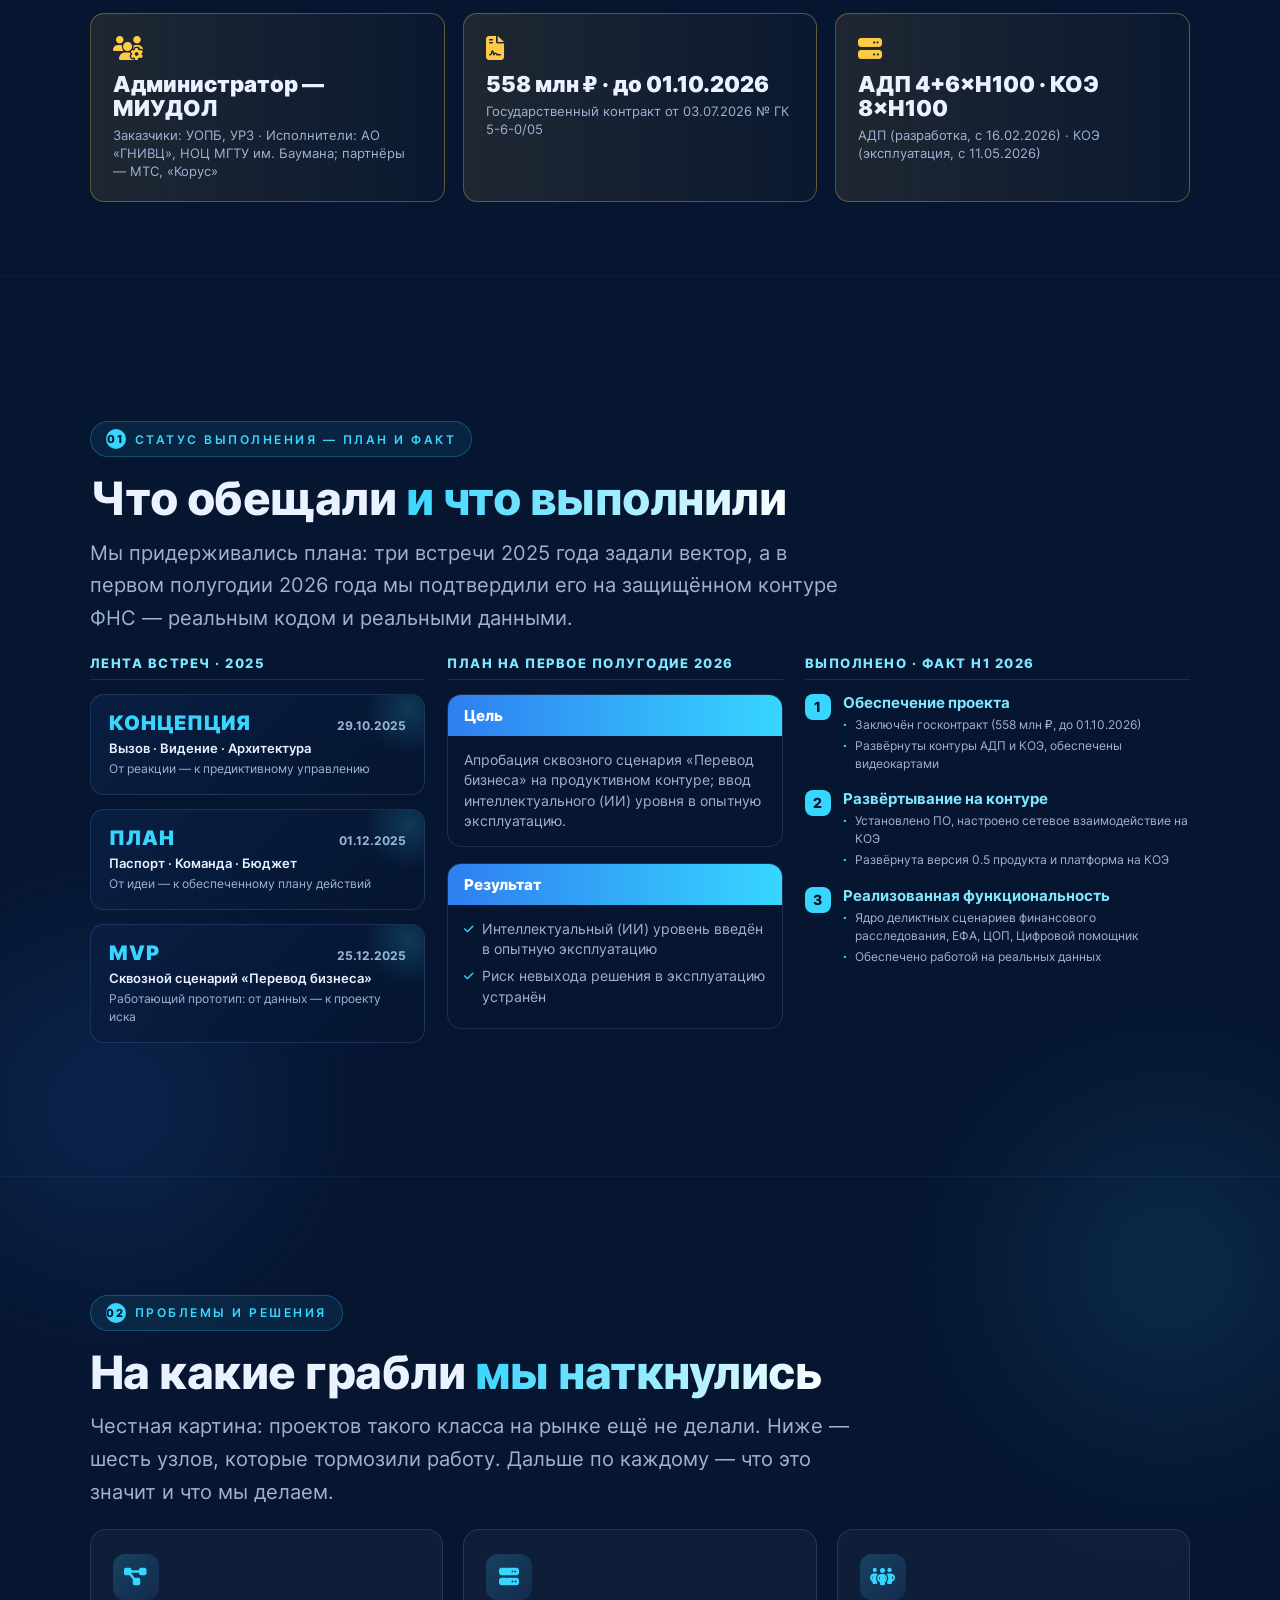
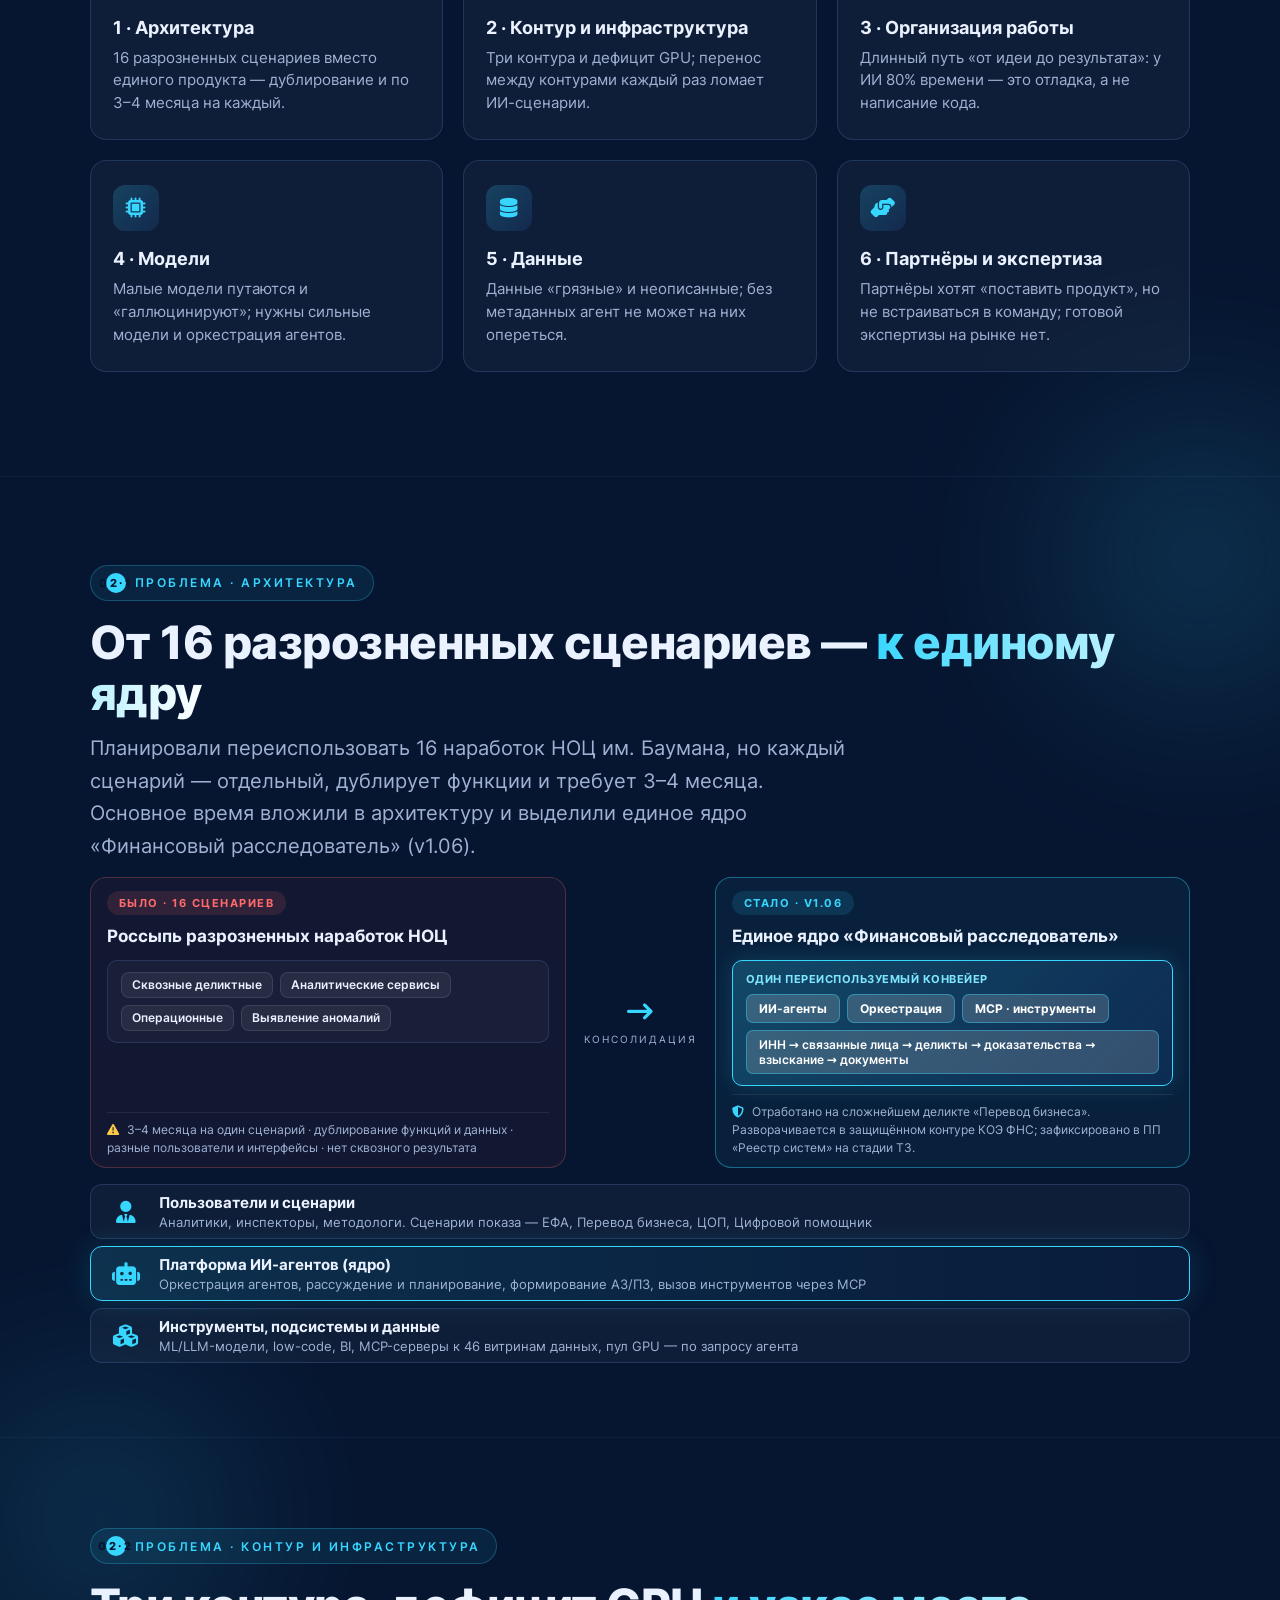
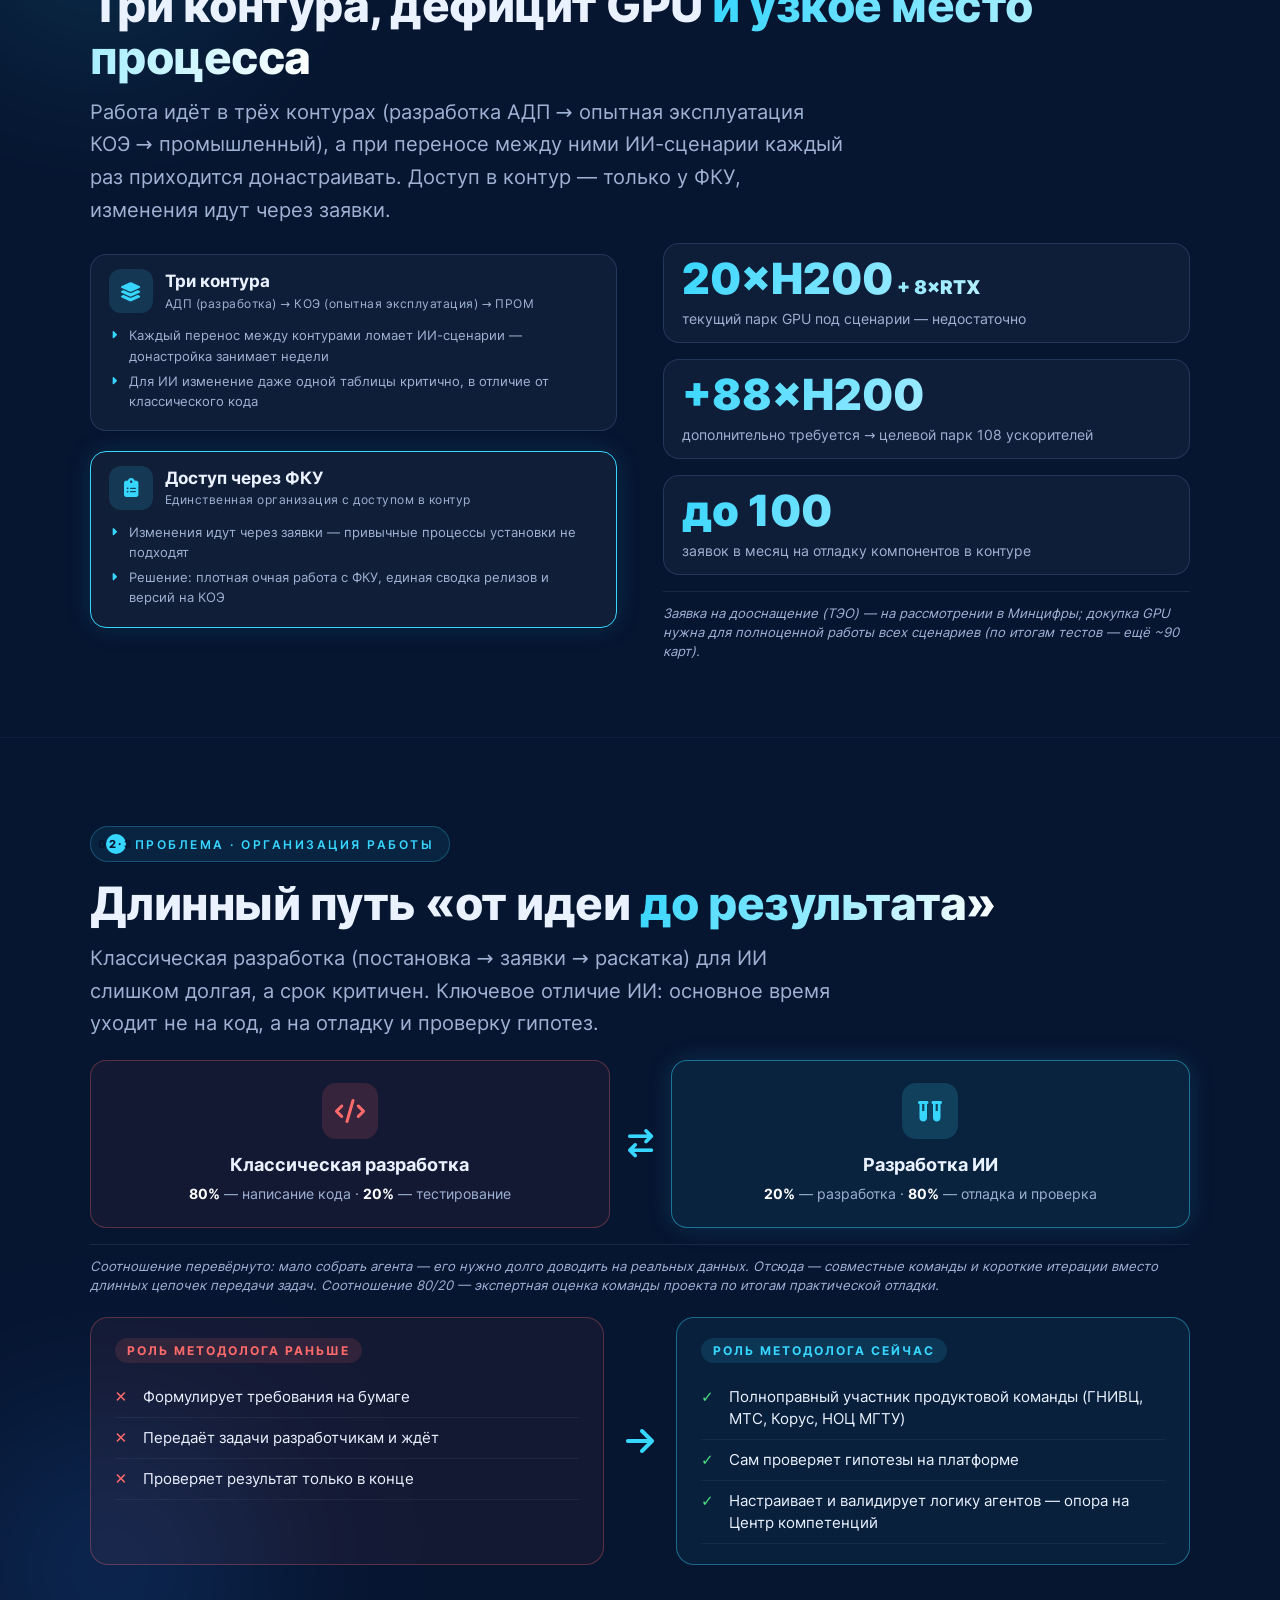
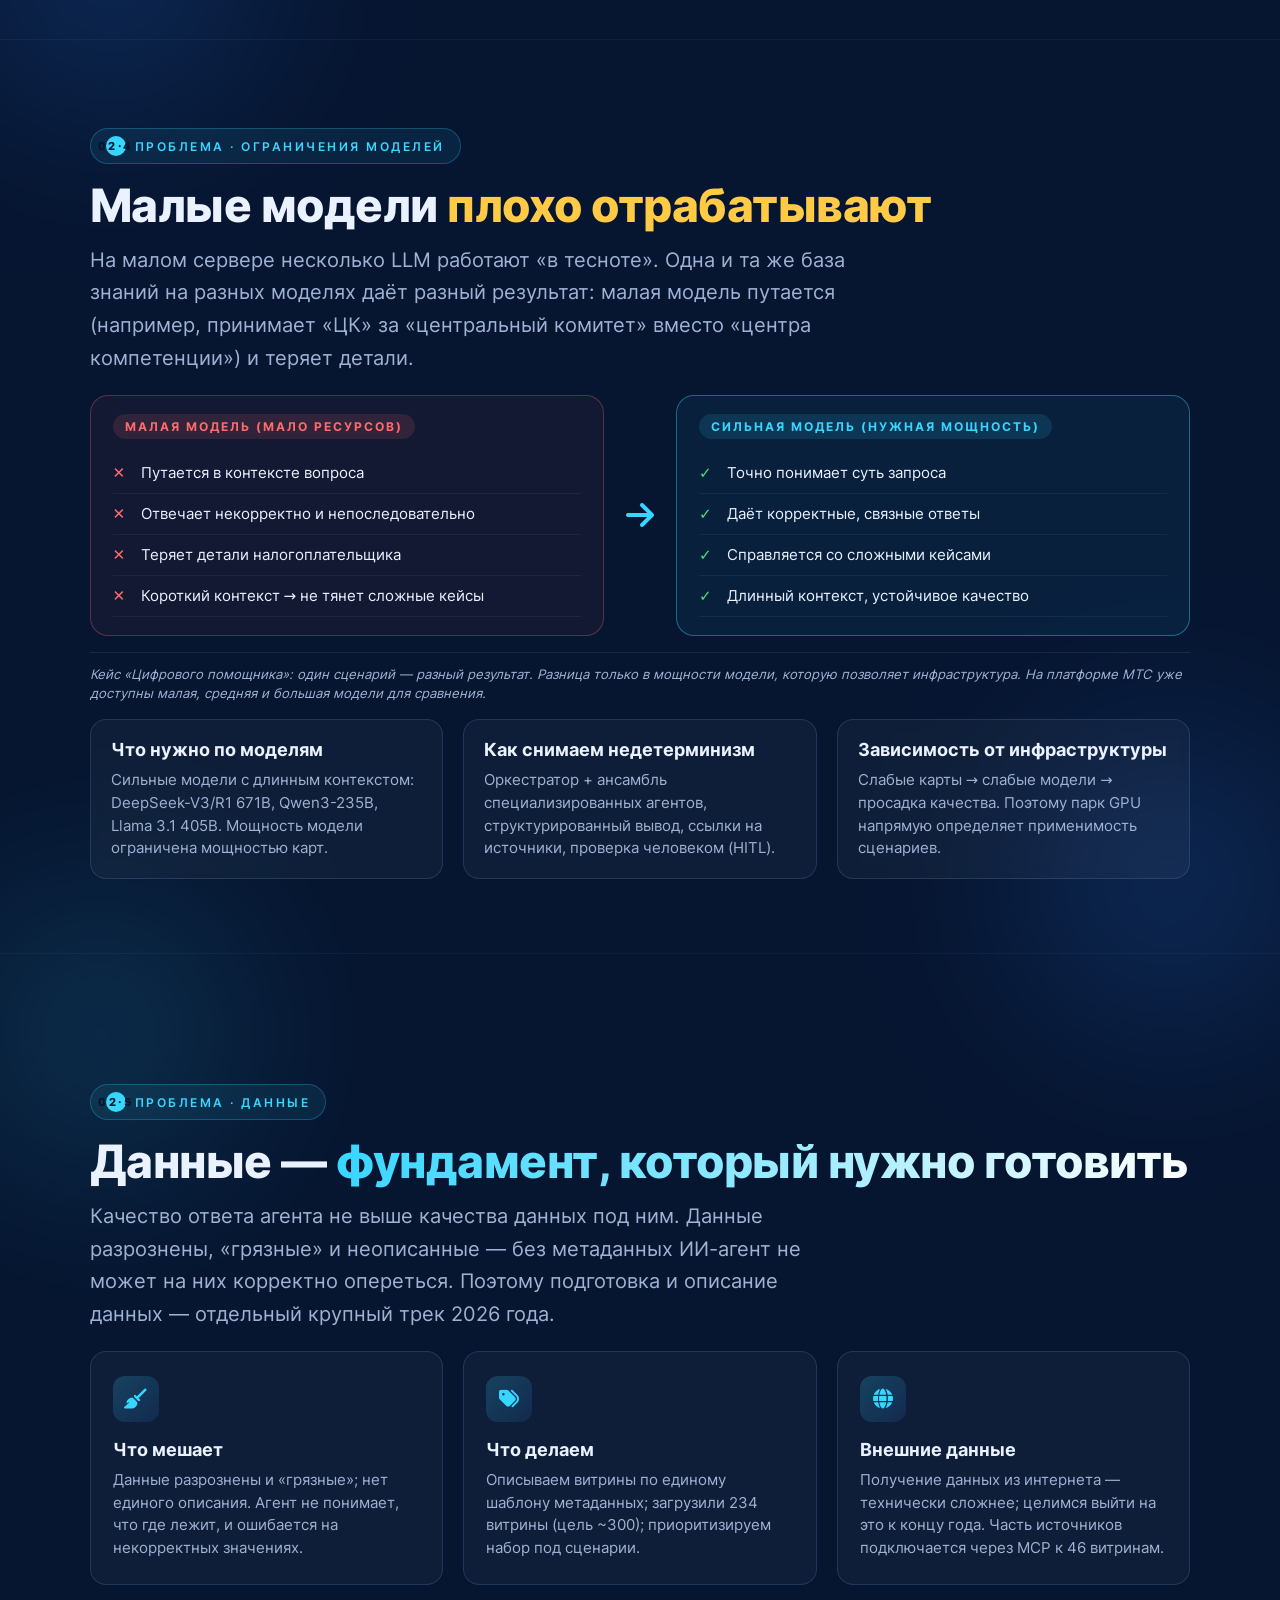
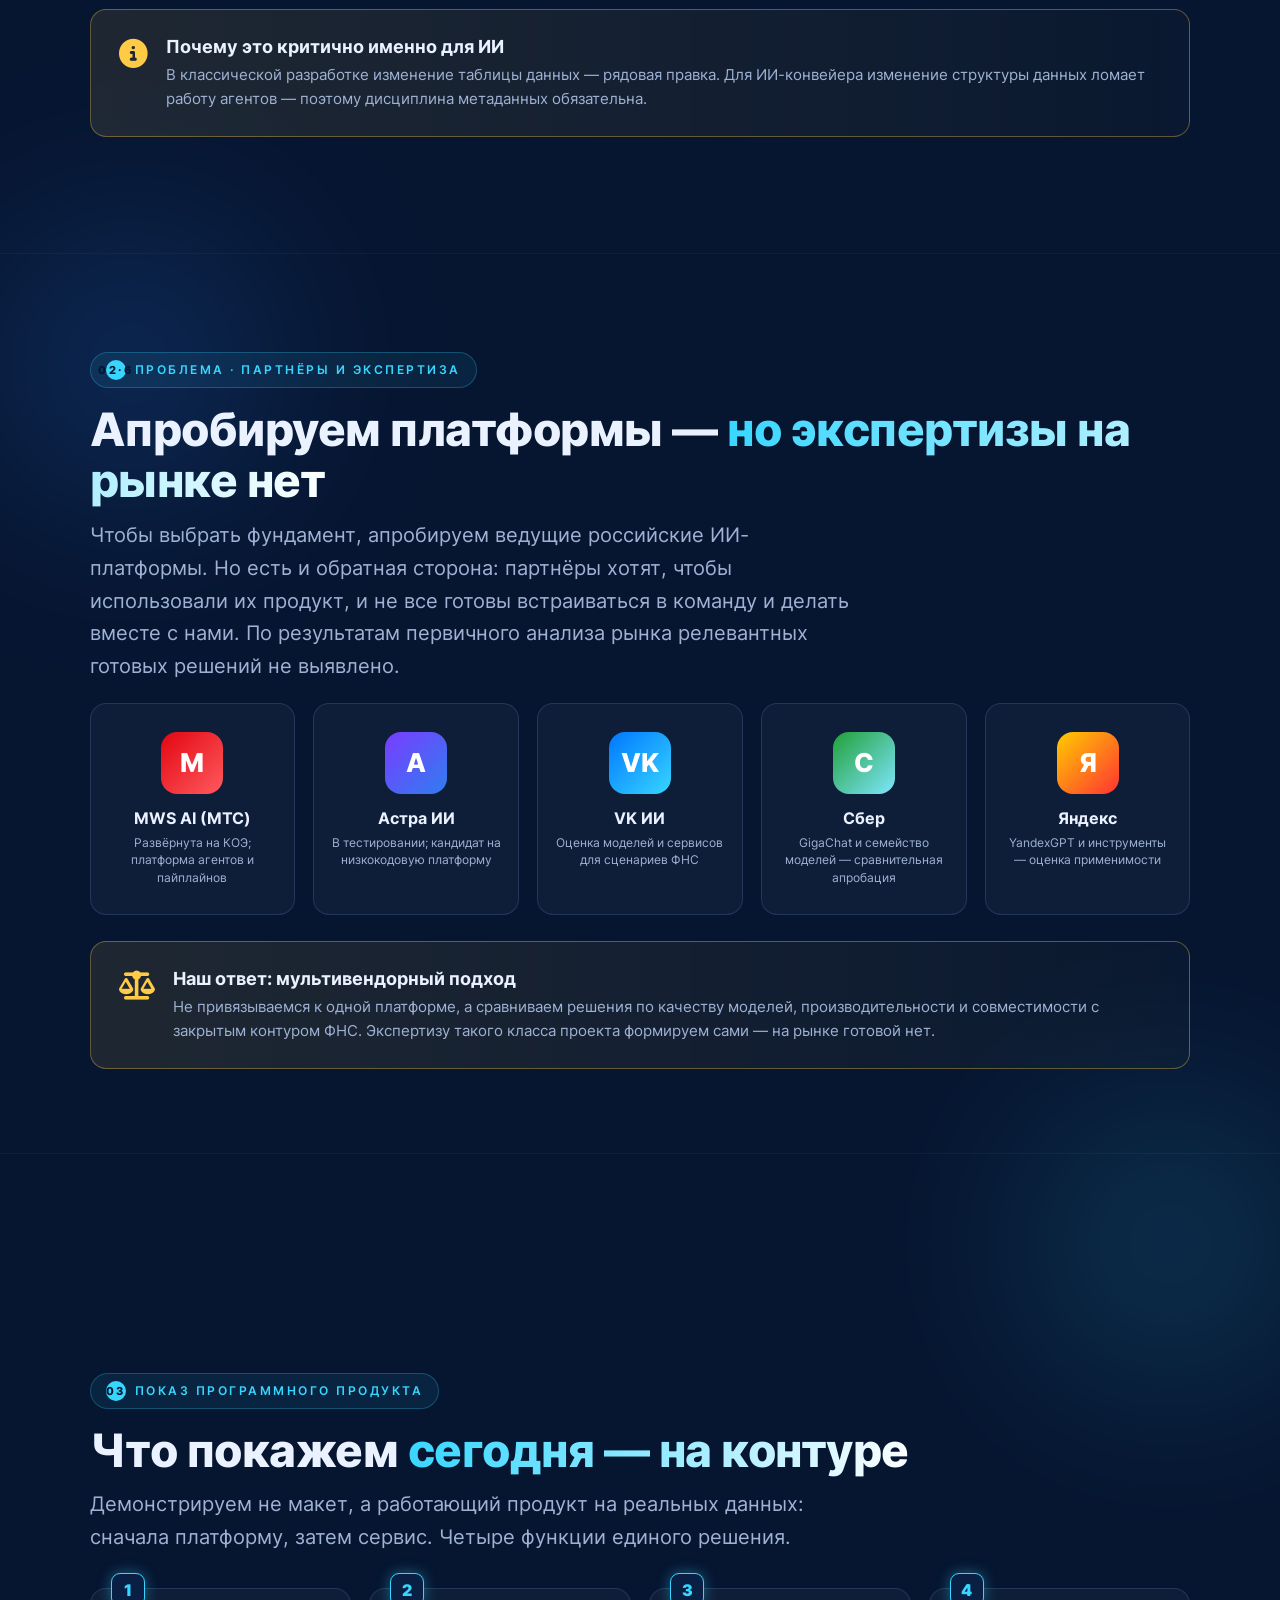
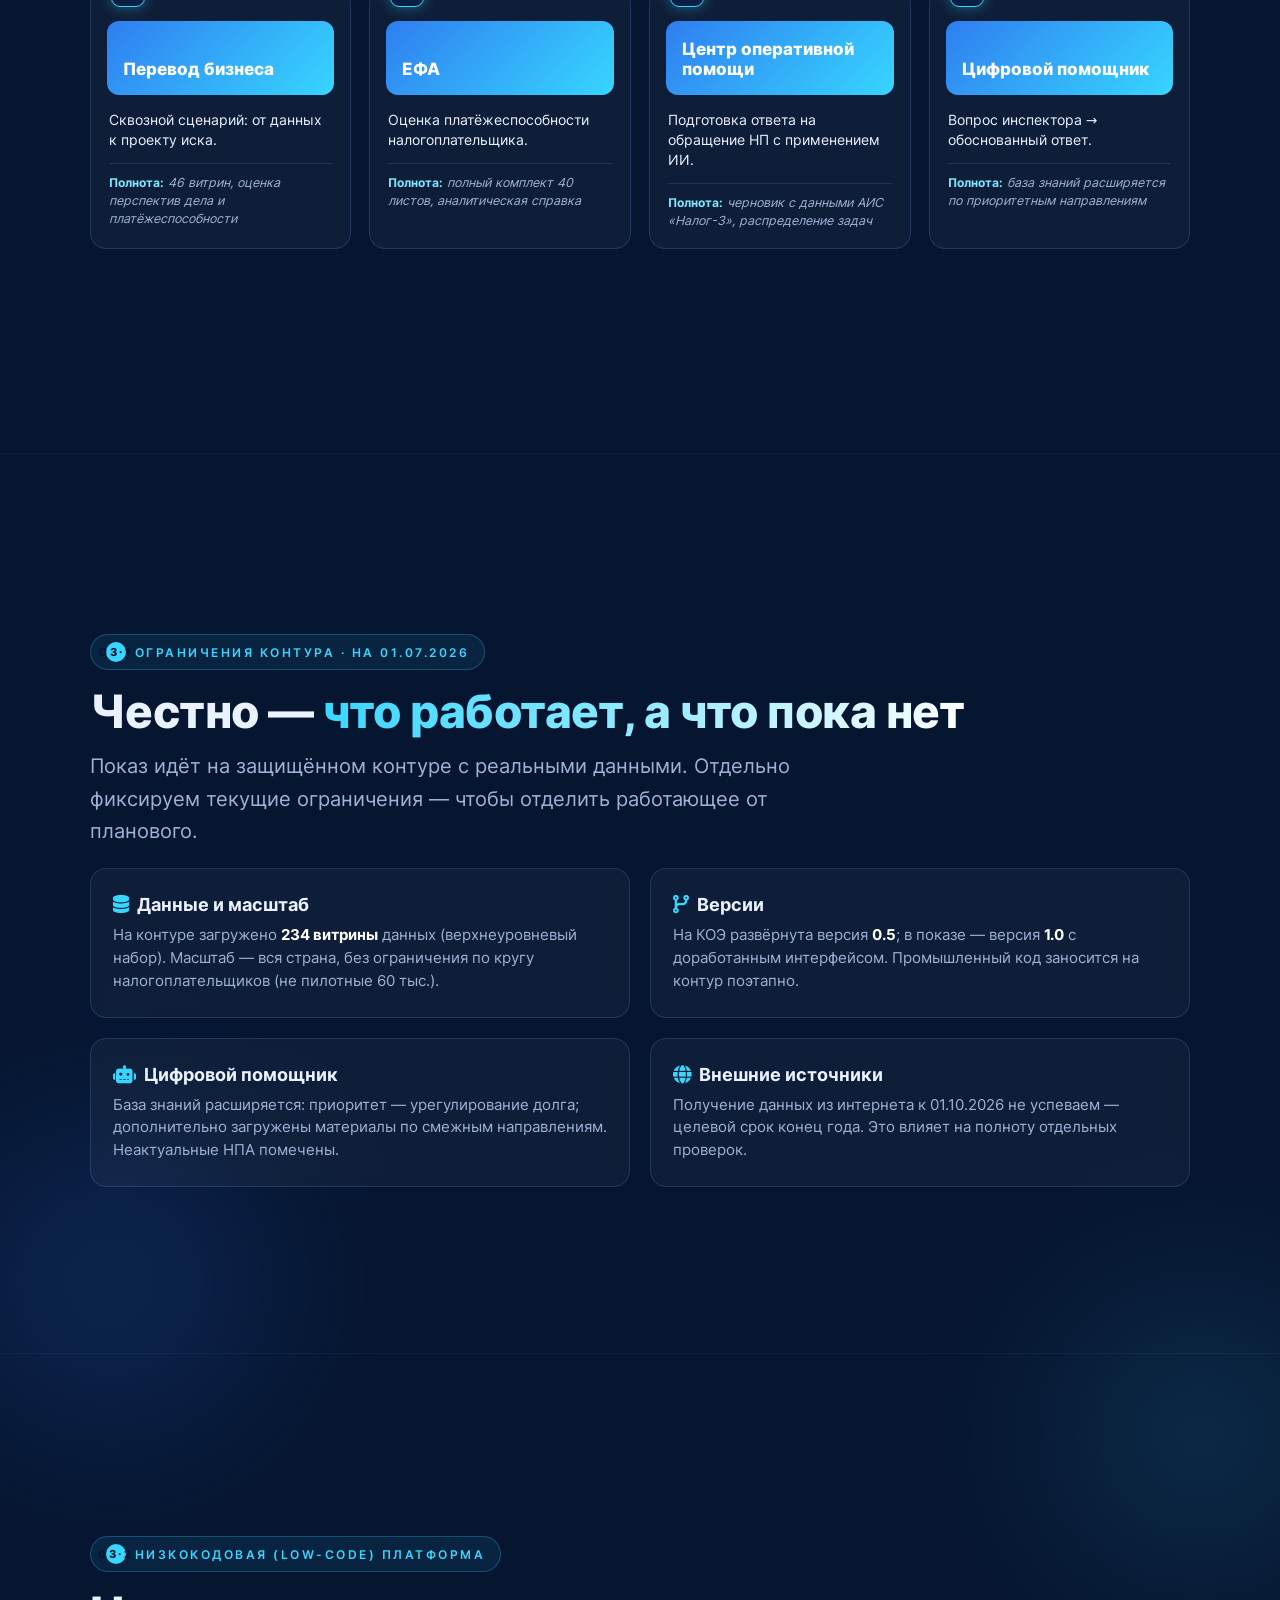
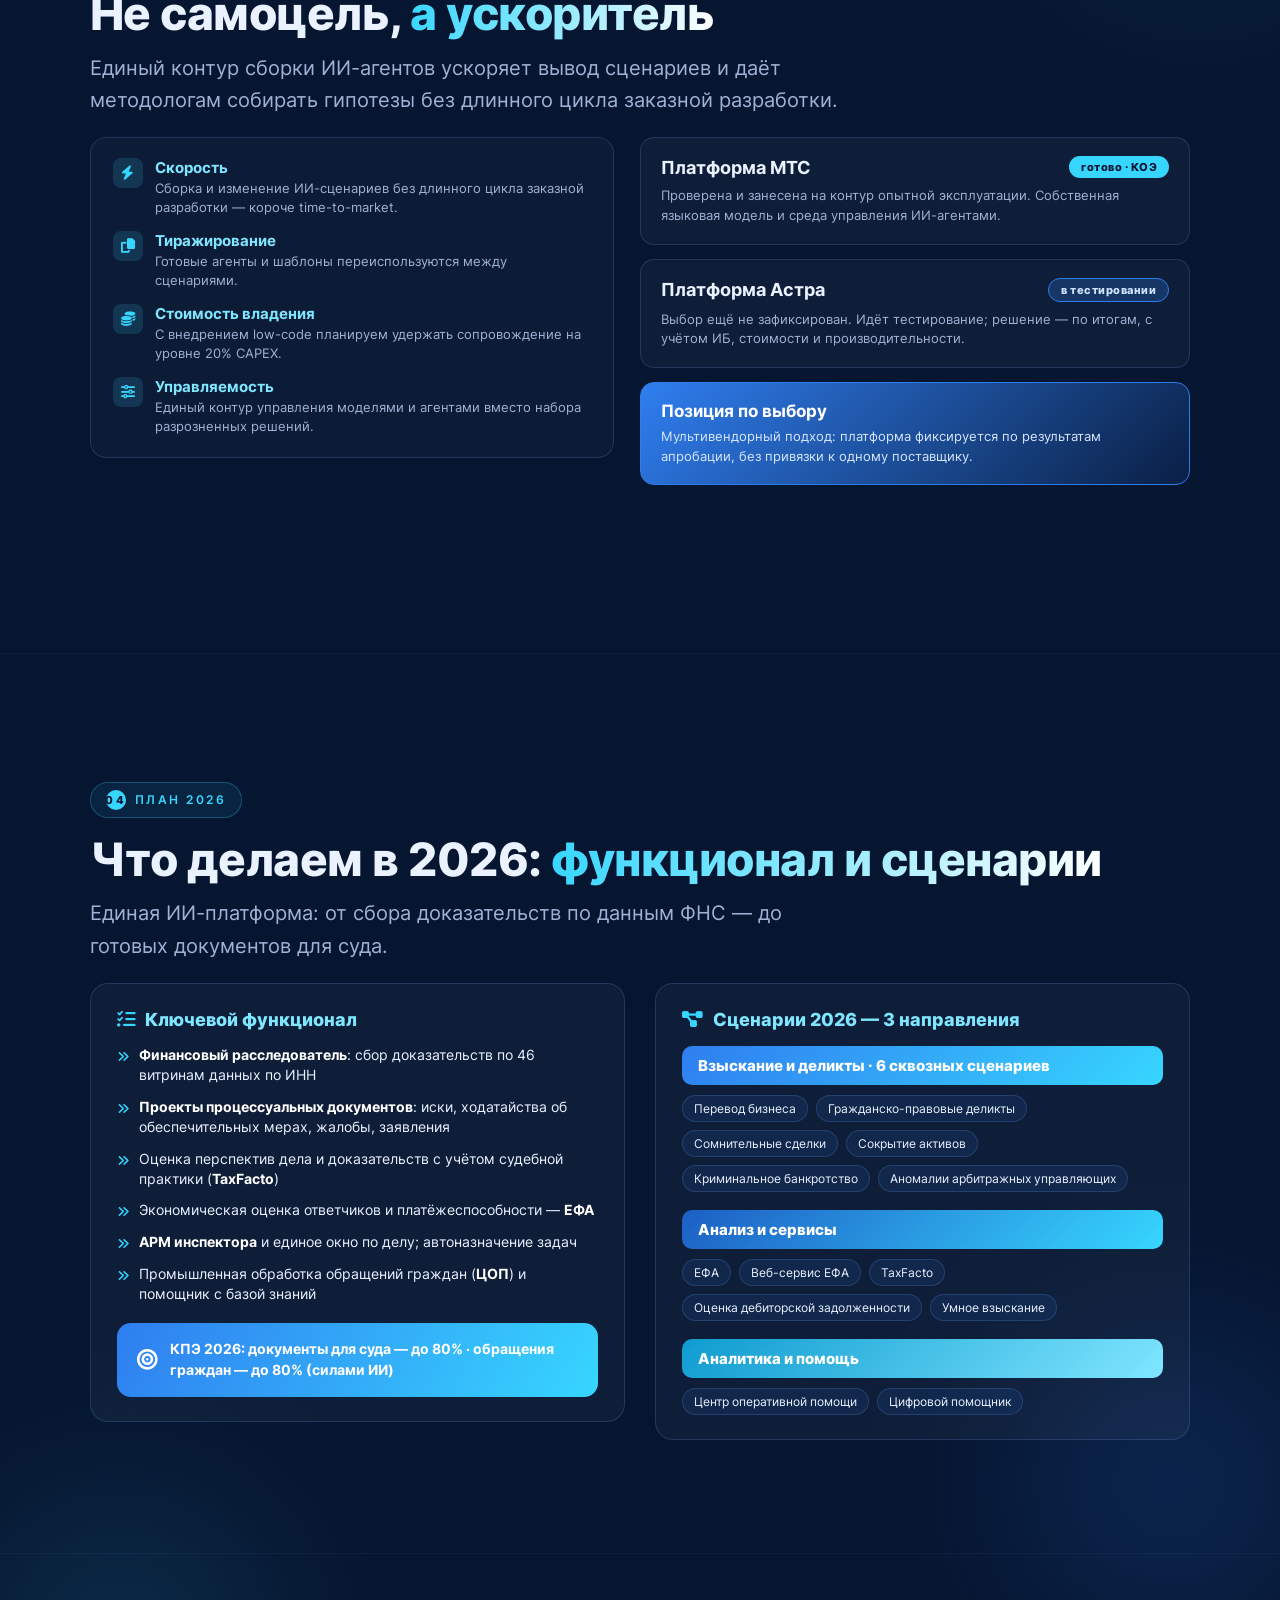
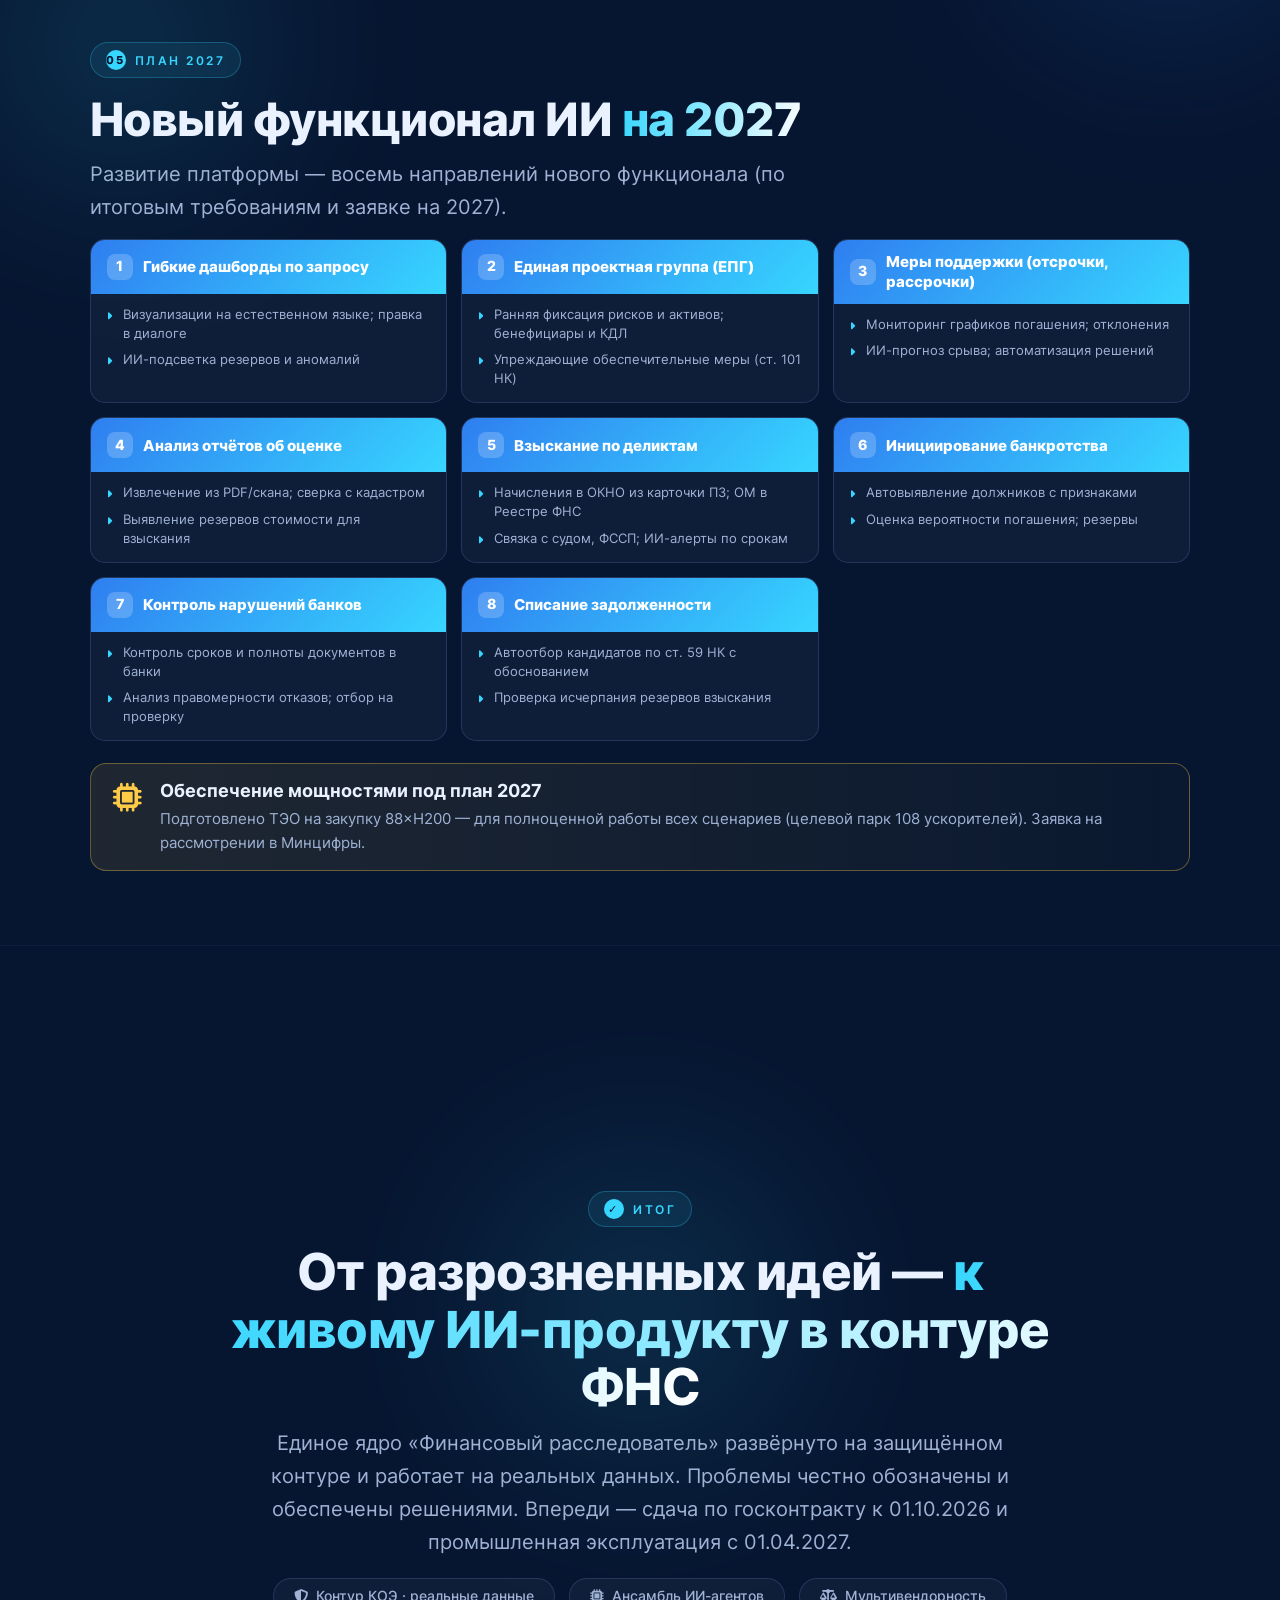
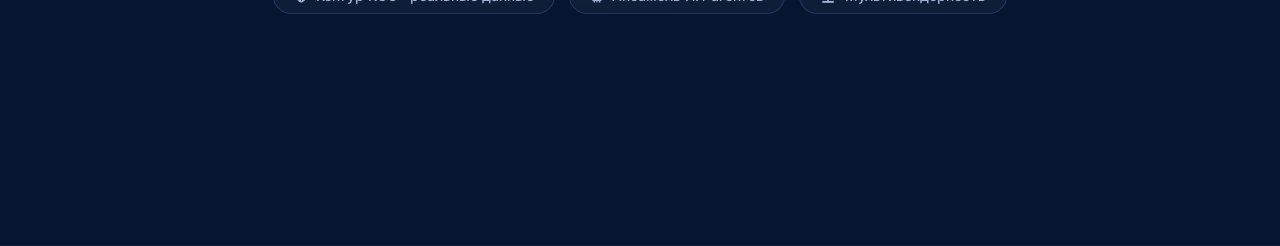
==== commit 8daf9a6e: "Точечные правки: формулировка ЦП на slide-demo и tooltip slide-infra - slide-demo: «база знаний по у" ====
--- a/presentation/index.html
+++ b/presentation/index.html
@@ -208,7 +208,7 @@
 </section>
 
 <!-- 6. ПРОБЛЕМА 2 · КОНТУР И ИНФРАСТРУКТУРА -->
-<section class="slide" id="slide-infra" data-title="Проблема · Инфраструктура">
+<section class="slide" id="slide-infra" data-title="Проблема · Контур и инфраструктура">
   <div class="glow cyan" style="width:400px;height:400px;top:-120px;left:-100px;opacity:0.22;"></div>
   <div class="slide-inner" style="max-width:1200px;">
     <span class="chapter reveal"><span class="num">02·2</span> Проблема · Контур и инфраструктура</span>
@@ -343,7 +343,7 @@
       <article class="func-card"><span class="func-num">1</span><div class="func-hd">Перевод бизнеса</div><div class="func-body"><p class="fn-lead">Сквозной сценарий: от данных к проекту иска.</p><p class="fn-full"><b>Полнота:</b> 46 витрин, оценка перспектив дела и платёжеспособности</p></div></article>
       <article class="func-card"><span class="func-num">2</span><div class="func-hd">ЕФА</div><div class="func-body"><p class="fn-lead">Оценка платёжеспособности налогоплательщика.</p><p class="fn-full"><b>Полнота:</b> полный комплект 40 листов, аналитическая справка</p></div></article>
       <article class="func-card"><span class="func-num">3</span><div class="func-hd">Центр оперативной помощи</div><div class="func-body"><p class="fn-lead">Подготовка ответа на обращение НП с применением ИИ.</p><p class="fn-full"><b>Полнота:</b> черновик с данными АИС «Налог-3», распределение задач</p></div></article>
-      <article class="func-card"><span class="func-num">4</span><div class="func-hd">Цифровой помощник</div><div class="func-body"><p class="fn-lead">Вопрос инспектора → обоснованный ответ.</p><p class="fn-full"><b>Полнота:</b> база знаний по управлению долгом</p></div></article>
+      <article class="func-card"><span class="func-num">4</span><div class="func-hd">Цифровой помощник</div><div class="func-body"><p class="fn-lead">Вопрос инспектора → обоснованный ответ.</p><p class="fn-full"><b>Полнота:</b> база знаний расширяется по приоритетным направлениям</p></div></article>
     </div>
   </div>
 </section>
